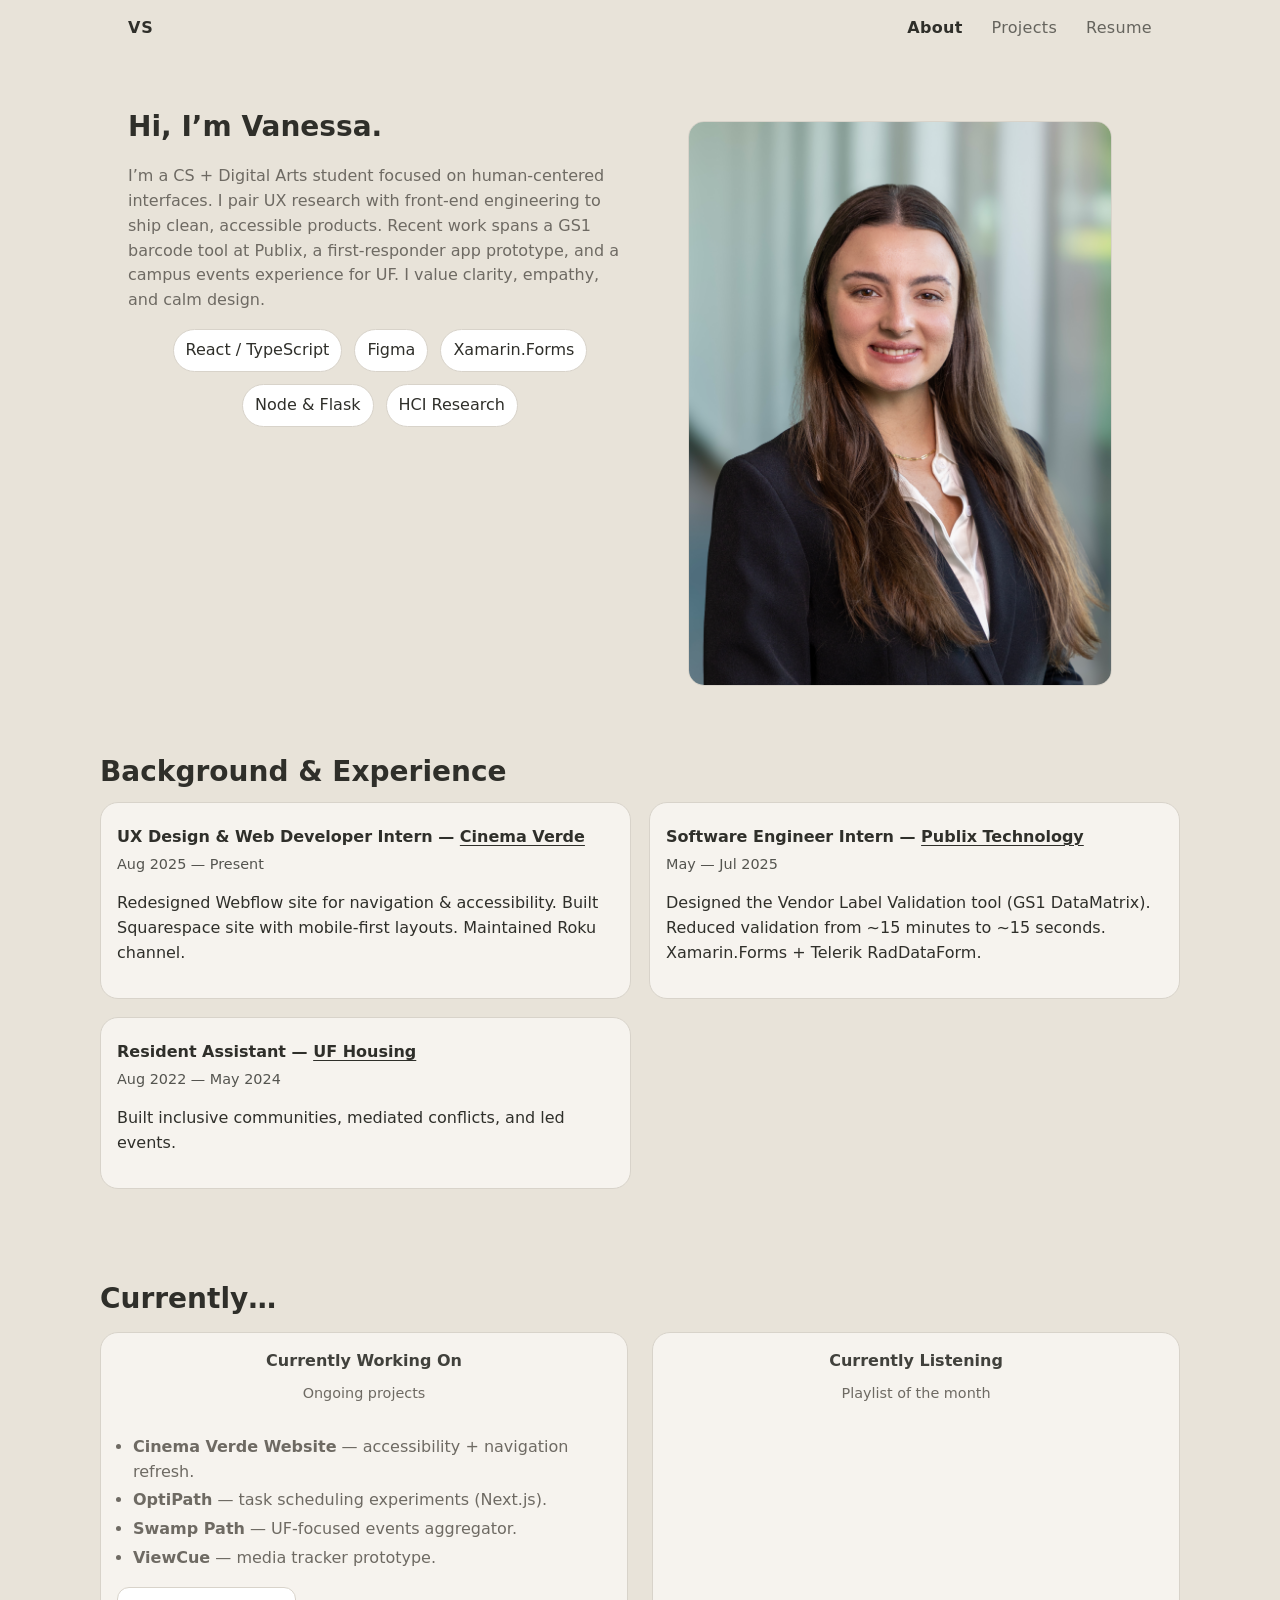
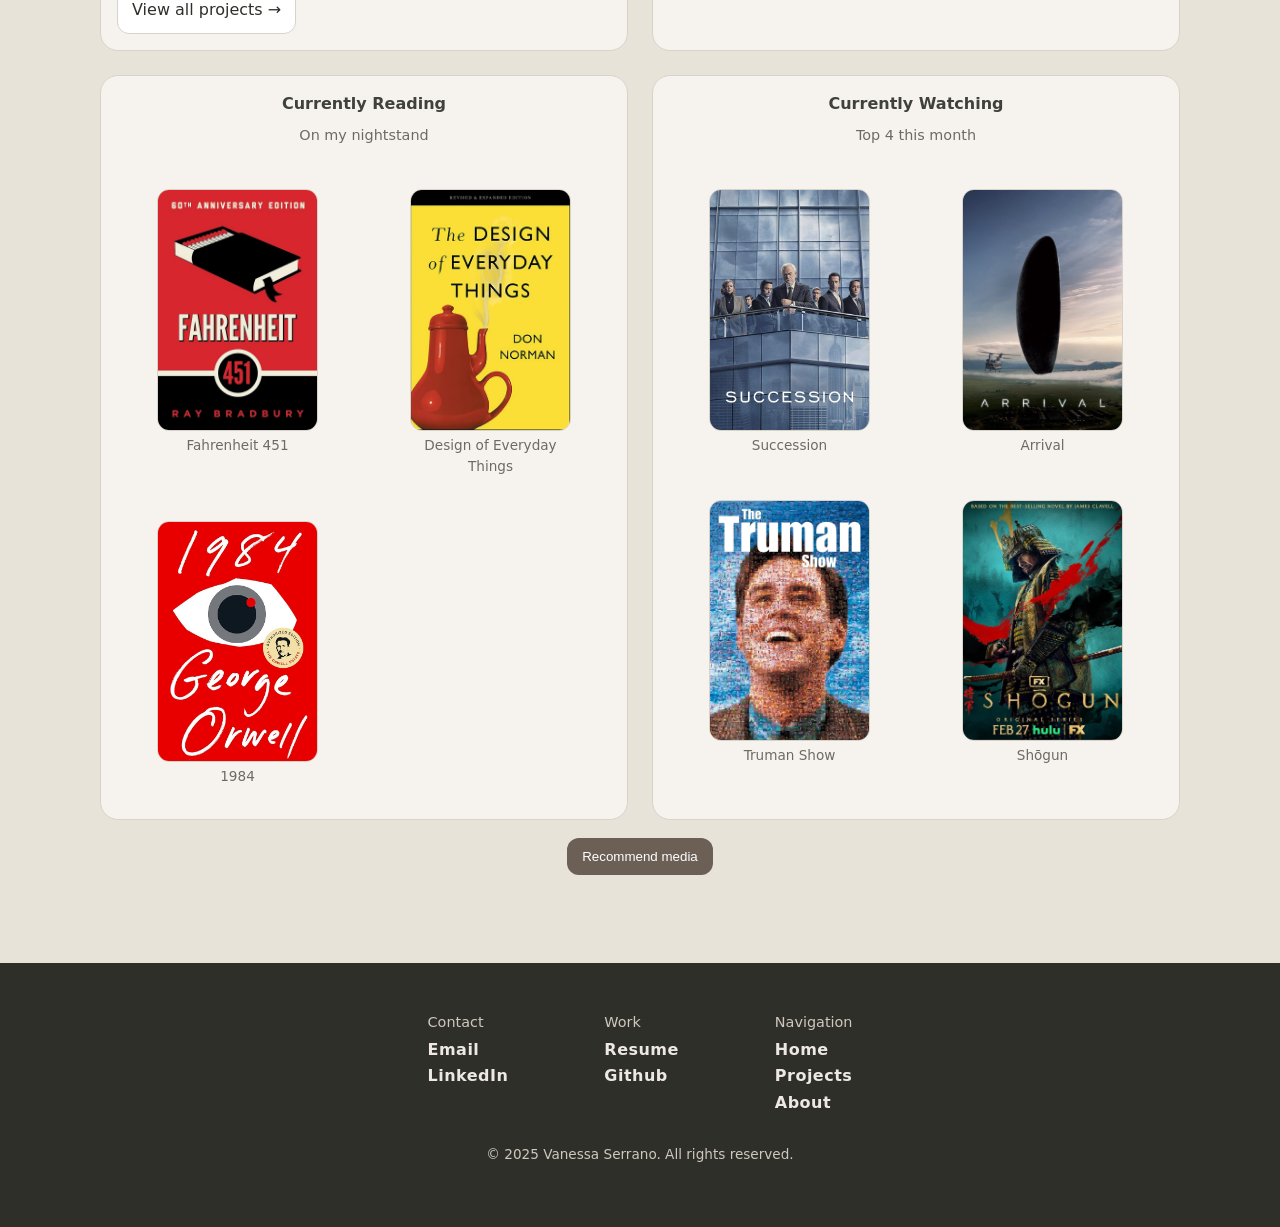
==== about.html @ 02fcd2f7 "New portfolio" ====
<!doctype html>
<html lang="en">
<head>
    <meta charset="utf-8" />
    <meta name="viewport" content="width=device-width, initial-scale=1" />
    <title>About — Vanessa Serrano</title>
    <meta name="description" content="I design and build calm, accessible interfaces. CS + DAS @ UF. Currently @CinemaVerde | Previously @Publix Technology." />
    <link rel="stylesheet" href="style.css" />
</head>
<body>
<header class="nav">
    <div class="nav__inner">
        <a class="logo" href="index.html">VS</a>
        <nav class="nav__links">
            <a href="about.html">About</a>
            <a href="projects.html">Projects</a>
            <a href="assets/resume.pdf" target="_blank" rel="noopener">Resume</a>
        </nav>
        <button class="nav__toggle" aria-label="Menu">Menu</button>
    </div>
</header>

<main class="section">

    <!-- Intro -->
    <section class="container kv-2">
        <div>
            <h2>Hi, I’m Vanessa.</h2>
            <p class="muted">
                I’m a CS + Digital Arts student focused on human-centered interfaces. I pair UX research with front-end engineering to ship clean, accessible products.
                Recent work spans a GS1 barcode tool at Publix, a first-responder app prototype, and a campus events experience for UF.
                I value clarity, empathy, and calm design.
            </p>
            <div class="badges" aria-label="Skills">
                <span class="badge">React / TypeScript</span>
                <span class="badge">Figma</span>
                <span class="badge">Xamarin.Forms</span>
                <span class="badge">Node &amp; Flask</span>
                <span class="badge">HCI Research</span>
            </div>
        </div>

        <!-- Portrait / about image -->
        <figure class="figure" style="aspect-ratio:3/4;">
            <img src="assets/images/vs_headshot.jpg" alt="Vanessa Serrano" style="width:100%;height:100%;object-fit:cover;" />
        </figure>
    </section>

    <!-- Background & Experience -->
    <section class="section container">
        <h2>Background &amp; Experience</h2>
        <div class="grid">
            <article class="card reveal">
                <div class="card__body">
                    <div class="card__title">UX Design &amp; Web Developer Intern — <a class="text-link" href="https://cinemaverde.org" target="_blank" rel="noopener">Cinema Verde</a></div>
                    <div class="card__meta">Aug 2025 — Present</div>
                    <p class="prose">Redesigned Webflow site for navigation &amp; accessibility. Built Squarespace site with mobile-first layouts. Maintained Roku channel.</p>
                </div>
            </article>

            <article class="card reveal">
                <div class="card__body">
                    <div class="card__title">Software Engineer Intern — <a class="text-link" href="https://www.publix.com" target="_blank" rel="noopener">Publix Technology</a></div>
                    <div class="card__meta">May — Jul 2025</div>
                    <p class="prose">Designed the Vendor Label Validation tool (GS1 DataMatrix). Reduced validation from ~15 minutes to ~15 seconds. Xamarin.Forms + Telerik RadDataForm.</p>
                </div>
            </article>

            <article class="card reveal">
                <div class="card__body">
                    <div class="card__title">Resident Assistant — <a class="text-link" href="https://housing.ufl.edu/" target="_blank" rel="noopener">UF Housing</a></div>
                    <div class="card__meta">Aug 2022 — May 2024</div>
                    <p class="prose">Built inclusive communities, mediated conflicts, and led events.</p>
                </div>
            </article>
        </div>
    </section>

<!--    &lt;!&ndash; Photo Gallery &ndash;&gt;-->
<!--    <section class="section container">-->
<!--        <h2>Photo Gallery</h2>-->
<!--        <p class="lead">A few snapshots beyond the desk.</p>-->

<!--        &lt;!&ndash; Use your own images; add data-cap for captions &ndash;&gt;-->
<!--        <div class="gallery" id="gallery">-->
<!--            <img class="figure" src="assets/gallery/01.jpg" alt="Workshop snapshot" data-cap="Workshop snapshot" />-->
<!--            <img class="figure" src="assets/gallery/02.jpg" alt="Sketching flows" data-cap="Sketching flows" />-->
<!--            <img class="figure" src="assets/gallery/03.jpg" alt="Nature break" data-cap="Nature break" />-->
<!--            <img class="figure" src="assets/gallery/04.jpg" alt="Hackathon team" data-cap="Hackathon team" />-->
<!--        </div>-->

<!--        &lt;!&ndash; Lightbox dialog &ndash;&gt;-->
<!--        <dialog id="lightbox" class="rec" aria-label="Image viewer">-->
<!--            <img id="lbImg" alt="" style="width:100%;height:auto;border-radius:12px;" />-->
<!--            <p id="lbCap" class="muted" style="margin:6px 0 0"></p>-->
<!--            <div class="row">-->
<!--                <button id="lbClose" class="btn">Close</button>-->
<!--            </div>-->
<!--        </dialog>-->
<!--    </section>-->

    <!-- Currently… -->
    <section class="now container">
        <h2>Currently…</h2>
        <div class="now-grid">

            <!-- Working On -->
            <article class="now-card">
                <div class="now-title">Currently Working On</div>
                <p class="now-sub">Ongoing projects</p>
                <ul class="bullets">
                    <li><strong>Cinema Verde Website</strong> — accessibility + navigation refresh.</li>
                    <li><strong>OptiPath</strong> — task scheduling experiments (Next.js).</li>
                    <li><strong>Swamp Path</strong> — UF-focused events aggregator.</li>
                    <li><strong>ViewCue</strong> — media tracker prototype.</li>
                </ul>
                <div><a class="btn" href="projects.html">View all projects →</a></div>
            </article>

            <!-- Listening -->
            <article class="now-card">
                <div class="now-title">Currently Listening</div>
                <p class="now-sub">Playlist of the month</p>
                <iframe
                        class="spotify"
                        src="https://open.spotify.com/embed/playlist/3fnYbqVZ45oj1muHAdakM1?utm_source=generator"
                        loading="lazy"
                        allow="autoplay; clipboard-write; encrypted-media; fullscreen; picture-in-picture"
                        title="Spotify playlist embed">
                </iframe>
            </article>

            <!-- Reading -->
            <article class="now-card">
                <div class="now-title">Currently Reading</div>
                <p class="now-sub">On my nightstand</p>
                <div class="media-grid">
                    <figure>
                        <img class="cover" src="assets/images/fahrenheit.jpg" alt="Fahrenheit 451 cover" />
                        <figcaption class="caption">Fahrenheit 451</figcaption>
                    </figure>
                    <figure>
                        <img class="cover" src="assets/images/design.jpg" alt="The Design of Everyday Things cover" />
                        <figcaption class="caption">Design of Everyday Things</figcaption>
                    </figure>
                    <figure>
                        <img class="cover" src="assets/images/1984.jpg" alt="1984 cover" />
                        <figcaption class="caption">1984</figcaption>
                    </figure>
                </div>
            </article>

            <!-- Watching -->
            <article class="now-card">
                <div class="now-title">Currently Watching</div>
                <p class="now-sub">Top 4 this month</p>
                <div class="media-grid">
                    <figure>
                        <img class="cover" src="assets/images/succession.jpg" alt="Succession poster" />
                        <figcaption class="caption">Succession</figcaption>
                    </figure>
                    <figure>
                        <img class="cover" src="assets/images/arrival.jpg" alt="Arrival poster" />
                        <figcaption class="caption">Arrival</figcaption>
                    </figure>
                    <figure>
                        <img class="cover" src="assets/images/truman.jpg" alt="The Truman Show poster" />
                        <figcaption class="caption">Truman Show</figcaption>
                    </figure>
                    <figure>
                        <img class="cover" src="assets/images/shogun.webp" alt="Shōgun poster" />
                        <figcaption class="caption">Shōgun</figcaption>
                    </figure>
                </div>
            </article>

        </div>

        <!-- Recommend button -->
        <div class="center" style="margin-top:18px">
            <button id="recBtn" class="btn btn--primary">Recommend media</button>
        </div>
    </section>

    <!-- Modal: Recommend -->
    <dialog class="rec" id="recDialog" aria-label="Recommend media">
        <form id="recForm" method="dialog">
            <h3 style="margin:0 0 6px">Recommend something</h3>
            <p class="muted" style="margin:0 0 8px">I love new finds—send a song, book, film, or show.</p>

            <div>
                <label for="type">Type</label>
                <select id="type" name="type" required>
                    <option value="Song/Album">Song/Album</option>
                    <option value="Book">Book</option>
                    <option value="Film/Show">Film/Show</option>
                    <option value="Other">Other</option>
                </select>
            </div>

            <div>
                <label for="title">Title</label>
                <input id="title" name="title" placeholder="e.g., Arrival (2016)" required />
            </div>

            <div>
                <label for="link">Link (optional)</label>
                <input id="link" name="link" placeholder="URL to Spotify, Goodreads, IMDb…" />
            </div>

            <div class="row">
                <button type="button" id="recCancel" class="btn">Cancel</button>
                <button type="submit" class="btn btn--primary">Send</button>
            </div>

            <p class="muted" style="font-size:.8rem;margin:6px 0 0">
                No modal support? <a href="mailto:vanessa@email.com?subject=Media%20recommendation">Email me</a>.
            </p>
        </form>
    </dialog>

</main>

<footer class="footer">
    <div class="cols">
        <div>
            <h3>Contact</h3>
            <a href="mailto:vanessa@email.com">Email</a>
            <a href="https://www.linkedin.com/in/your-handle" target="_blank" rel="noopener">LinkedIn</a>
        </div>
        <div>
            <h3>Work</h3>
            <a href="assets/resume.pdf" target="_blank" rel="noopener">Resume</a>
            <a href="https://github.com/vanessanserrano" target="_blank" rel="noopener">Github</a>
        </div>
        <div>
            <h3>Navigation</h3>
            <a href="index.html">Home</a>
            <a href="projects.html">Projects</a>
            <a href="about.html">About</a>
        </div>
    </div>
    <p class="copyright">© 2025 Vanessa Serrano. All rights reserved.</p>
</footer>

<script>
    // mobile menu
    const t=document.querySelector('.nav__toggle'),l=document.querySelector('.nav__links');
    if(t&&l) t.addEventListener('click',()=>l.classList.toggle('is-open'));

    // active nav state
    (function(){
        const p=location.pathname.split('/').pop()||'index.html';
        document.querySelectorAll('.nav__links a').forEach(a=>{
            const h=a.getAttribute('href');
            if((p===''&&h==='index.html')||h===p) a.setAttribute('aria-current','page');
        });
    })();

    // reveal cards
    (function(){
        const io=new IntersectionObserver(es=>es.forEach(e=>{if(e.isIntersecting)e.target.classList.add('is-in')}),{threshold:.12});
        document.querySelectorAll('.reveal').forEach(el=>io.observe(el));
    })();

    // Recommend dialog
    (function(){
        const recBtn = document.getElementById('recBtn');
        const recDlg = document.getElementById('recDialog');
        const recCancel = document.getElementById('recCancel');
        const recForm = document.getElementById('recForm');
        if (!recBtn || !recDlg) return;
        recBtn.addEventListener('click', () => recDlg.showModal());
        recCancel.addEventListener('click', () => recDlg.close());
        recForm.addEventListener('submit', (e) => {
            e.preventDefault();
            const type = recForm.type.value.trim();
            const title = recForm.title.value.trim();
            const link = recForm.link.value.trim();
            const body = `Media recommendation\nType: ${type}\nTitle: ${title}\nLink: ${link || '(none)'}\n\nSent from vanessa-portfolio`;
            const mailto = `mailto:vanessa@email.com?subject=${encodeURIComponent('Media recommendation')}&body=${encodeURIComponent(body)}`;
            window.open(mailto, '_blank');
            recDlg.close();
            recForm.reset();
        });
    })();

    // Lightbox for gallery
    (function(){
        const g = document.getElementById('gallery');
        const dlg = document.getElementById('lightbox');
        if(!g || !dlg) return;
        const img = document.getElementById('lbImg');
        const cap = document.getElementById('lbCap');
        const closeBtn = document.getElementById('lbClose');

        g.addEventListener('click', (e)=>{
            const el = e.target.closest('img');
            if(!el) return;
            img.src = el.src;
            img.alt = el.alt || '';
            cap.textContent = el.dataset.cap || '';
            dlg.showModal();
        });
        closeBtn.addEventListener('click', ()=> dlg.close());
        dlg.addEventListener('click', (e)=>{ if(e.target === dlg) dlg.close(); });
    })();
</script>
</body>
</html>
---- style.css ----
/* ============ TOKENS ============ */
:root{
    --bg:#E8E3D9;          /* cream */
    --surface:#F6F3EE;     /* light card */
    --ink:#2F2F2A;         /* body text */
    --muted:#6E6A63;       /* secondary text */
    --accent:#6B5F56;      /* warm brown */
    --olive:#8D8B75;       /* olive */
    --border:#D8D3CA;

    --radius:18px;
    --pad:clamp(16px,3vw,28px);
    --max:1080px;
}

/* ============ BASE ============ */
*{ box-sizing:border-box }
html,body{ height:100% }
body{
    margin:0;
    background:var(--bg);
    color:var(--ink);
    font:16px/1.55 system-ui,-apple-system,Segoe UI,Roboto,Inter,Arial,sans-serif;
}
img{ max-width:100%; display:block }
a{ color:inherit; text-decoration:none }
.container{ max-width:var(--max); margin:0 auto; padding:0 var(--pad) }
.muted{ color:var(--muted) }

/* ============ NAVBAR (clean links) ============ */
.nav{ position:sticky; top:0; z-index:50; background:var(--bg); backdrop-filter:blur(8px) }
.nav__inner{ display:flex; justify-content:space-between; align-items:center; padding:1rem var(--pad); max-width:var(--max); margin:0 auto }
.logo{ font-weight:700; letter-spacing:.06em }
.nav__links{ display:flex; gap:1.8rem }
.nav__links a{ opacity:.7; font-weight:500; letter-spacing:.02em; transition:opacity .2s ease,color .2s ease }
.nav__links a:hover{ opacity:1; color:var(--accent) }
.nav__links a[aria-current="page"]{ opacity:1; font-weight:600; color:var(--ink) }
.nav__toggle{ display:none; background:transparent; border:none; font-weight:600; color:var(--ink) }
@media (max-width:720px){
    .nav__links{ display:none }
    .nav__links.is-open{
        display:flex; flex-direction:column; gap:.75rem;
        position:absolute; left:var(--pad); right:var(--pad); top:64px;
        background:var(--surface); padding:1rem; border-radius:var(--radius);
        border:1px solid var(--border); box-shadow:0 8px 24px rgba(0,0,0,.08)
    }
    .nav__toggle{ display:inline-block }
}

/* ============ HERO ============ */
.hero--intro{ padding:clamp(96px,18vh,220px) 0 56px; background:var(--bg); animation:fadeUp 1s ease both }
.hero__eyebrow{ font-size:.95rem; color:var(--muted); margin:0 0 .6rem }
.hero h1{ font-size:clamp(2.8rem,7vw,5rem); line-height:1.1; margin:0 0 1.2rem }
.hero__highlight{ color:var(--olive) }
.hero__sub{ font-size:.98rem; color:var(--muted); line-height:1.6 }

/* Social row in hero */
.hero .social{
    display:flex;
    align-items:center;
    gap:12px;
    flex-wrap:wrap;
    margin-top:14px;
}
.icon-btn{
    display:inline-flex;
    align-items:center;
    justify-content:center;
    width:40px; height:40px;
    border-radius:10px;
    border:1px solid var(--border);
    background:#fff;
    font-weight:700; line-height:1;
}

/* Linked text in hero */
.text-link{
    color:inherit;
    text-decoration:underline;
    text-underline-offset:3px;
    text-decoration-thickness:1px;
}

/* Motion */
@keyframes fadeUp{ from{opacity:0; transform:translateY(12px)} to{opacity:1; transform:none} }

/* ============ SECTIONS / GRID / CARDS ============ */
.section{ padding:48px 0 }
.section h2{ font-size:clamp(22px,3.5vw,28px); margin:0 0 8px }
.section .lead{ color:var(--muted); margin:0 0 20px }

.grid{ display:grid; gap:18px; grid-template-columns:1fr }
@media (min-width:720px){ .grid{ grid-template-columns:repeat(2,1fr) } }

.card{
    background:var(--surface);
    border:1px solid var(--border);
    border-radius:var(--radius);
    overflow:hidden;
    display:flex; flex-direction:column;
    transition:transform .18s ease, box-shadow .18s ease;
}
.card:hover{ transform:translateY(-2px); box-shadow:0 10px 26px rgba(0,0,0,.08) }
.thumb{ aspect-ratio:16/9; background:#DCDAD4; object-fit:cover }
.card__body{ padding:16px }
.card__eyebrow{ font-size:.85rem; color:var(--muted) }
.card__title{ margin:.4rem 0 .2rem; font-weight:600 }
.card__meta{ font-size:.9rem; color:color-mix(in oklab, var(--ink) 80%, white) }

/* ============ “TABLE” / BADGES ============ */
.center{ text-align:center }
.badges{ display:flex; flex-wrap:wrap; gap:12px; justify-content:center; margin-top:12px }
.badge{ padding:8px 12px; border:1px solid var(--border); border-radius:999px; background:#fff }

/* ============ ACCORDION ============ */
details.acc{ border-top:1px solid var(--border) }
details.acc:last-of-type{ border-bottom:1px solid var(--border) }
.acc>summary{
    list-style:none; cursor:pointer; display:flex; align-items:center; justify-content:space-between;
    padding:16px 0; font-weight:600
}
.acc>summary::-webkit-details-marker{ display:none }
.acc[open]>summary{ color:var(--accent) }
.acc__panel{ padding:0 0 12px }

/* ============ PROJECT ARTICLE ============ */
.article{ padding:32px 0 }
.article h1{ font-size:clamp(28px,5.5vw,44px); margin:0 0 8px }
.meta{ color:var(--muted); margin-bottom:18px }
.figure{ border-radius:16px; overflow:hidden; border:1px solid var(--border); background:#fff }
.prose p{ margin:.75rem 0; max-width:72ch }
.kv-2{ display:grid; gap:16px }
@media (min-width:800px){ .kv-2{ grid-template-columns:1fr 1fr } }

/* ============ FOOTER (3 columns) ============ */
.footer{ background:#2F2F2A; color:#EDE9E2; padding:48px var(--pad) }
.footer .cols{ display:flex; gap:clamp(32px,8vw,96px); justify-content:center; flex-wrap:wrap }
.footer h3{ font-size:.9rem; font-weight:500; color:#CFC8BD; margin:0 0 4px }
.footer a{ display:block; font-weight:600; letter-spacing:.03em; margin-top:2px }
.footer a:hover{ text-decoration:underline; text-underline-offset:3px }
.footer .socials{ display:flex; gap:10px; margin-top:12px }
.footer .socials a{ display:grid; place-items:center; width:28px; height:28px; background:#E8E3D9; color:#2F2F2A; border-radius:6px }
.footer .copyright{ text-align:center; margin-top:28px; font-size:.85rem; color:#CFC8BD }

/* ===== NOW / CURRENTLY SECTION (2×2 layout) ===== */
.now{ padding:40px 0 }
.now h2{ margin:0 0 12px }

/* Grid: 1 col on mobile → 2 cols on tablet/desktop */
.now-grid{ display:grid; gap:24px; grid-template-columns:1fr }
@media (min-width:720px){ .now-grid{ grid-template-columns:repeat(2, minmax(0,1fr)) } }

/* Card */
.now-card{
    background:var(--surface);
    border:1px solid var(--border);
    border-radius:var(--radius);
    padding:16px;
    display:flex; flex-direction:column; gap:12px;
    height:100%;
}
.now-title{ text-align:center; font-weight:700; color:color-mix(in oklab, var(--ink) 90%, white) }
.now-sub{ text-align:center; color:var(--muted); font-size:.9rem; margin-top:-4px }

/* Spotify */
.spotify{
    width:100%;
    height:152px;          /* correct height for compact embed */
    border:0;
    border-radius:14px;
    display:block;
}


/* Media inside cards */
.media-grid{ display:grid; gap:12px; grid-template-columns:repeat(2, 1fr) }
.cover{ aspect-ratio:2/3; width:100%; border-radius:12px; object-fit:cover; background:#ddd; border:1px solid var(--border) }
.caption{ text-align:center; font-size:.85rem; color:var(--muted); margin-top:4px }

/* Simple bullets */
.bullets{ margin:0; padding-left:1rem; color:var(--muted) }
.bullets li{ margin:.25rem 0 }

/* Buttons & dialog */
.btn{
    display:inline-flex; align-items:center; gap:8px;
    padding:10px 14px; border-radius:12px; border:1px solid var(--border);
    background:#fff; transition:transform .15s ease, box-shadow .15s ease;
}
.btn:hover{ transform:translateY(-1px); box-shadow:0 6px 16px rgba(0,0,0,.06) }
.btn--primary{ background:var(--accent); color:#fff; border-color:transparent }
dialog.rec{ border:1px solid var(--border); border-radius:16px; padding:18px; width:min(520px, 92vw); background:var(--surface); color:var(--ink) }
.rec form{ display:grid; gap:12px }
.rec label{ font-weight:600; font-size:.95rem }
.rec input,.rec select,.rec textarea{ width:100%; padding:10px 12px; border:1px solid var(--border); border-radius:10px; background:#fff }
.rec .row{ display:flex; gap:10px; justify-content:flex-end; margin-top:4px }
.rec::backdrop{ background:rgba(0,0,0,.25) }

/* ===== Project Page Layout ===== */
.project-intro h1{ margin:0 0 8px }
.project-subtitle{ color:var(--muted); margin-bottom:16px }

.project-meta{
    display:grid; gap:12px; grid-template-columns:1fr;
    margin:10px 0 22px;
}
@media (min-width:800px){ .project-meta{ grid-template-columns:repeat(3,1fr) } }
.meta-card{
    background:var(--surface);
    border:1px solid var(--border);
    border-radius:12px;
    padding:12px;
}
.meta-card b{ display:block; margin-bottom:4px }

.chips{ display:flex; flex-wrap:wrap; gap:8px }
.chip{ display:inline-block; padding:6px 10px; border:1px solid var(--border); border-radius:999px; background:#fff; font-size:.85rem }

.grid-2{ display:grid; gap:16px; grid-template-columns:1fr }
@media (min-width:800px){ .grid-2{ grid-template-columns:1fr 1fr } }

.gallery{ display:grid; gap:12px; grid-template-columns:1fr 1fr }
.gallery .figure{ aspect-ratio:16/10 }

.checklist{ margin:.25rem 0; padding-left:1.25rem }
.checklist li{ margin:.35rem 0 }

.callout{
    border-left:4px solid var(--accent);
    padding:10px 12px; background:var(--surface);
    border-radius:12px; margin:14px 0;
}

/* Table with soft borders */
.table{
    width:100%; border-collapse:separate; border-spacing:0;
    border:1px solid var(--border); border-radius:12px; overflow:hidden;
}
.table th,.table td{ padding:10px 12px; border-bottom:1px solid var(--border); text-align:left; vertical-align:top }
.table tr:last-child td{ border-bottom:none }

/* Code block */
.pre{
    font-family:ui-monospace,SFMono-Regular,Menlo,Monaco,Consolas,"Liberation Mono",monospace;
    font-size:.9rem; line-height:1.45;
    background:#fff; border:1px solid var(--border); border-radius:12px; padding:12px; overflow:auto;
}

/* ===== Responsive embeds (Figma, video, etc.) ===== */
.embed{
    position:relative; width:100%;
    padding-top:56.25%; /* 16:9 */
    border:1px solid var(--border); border-radius:12px;
    overflow:hidden; background:#000;
}
.embed--tall{ padding-top:70% }
.embed > *{ position:absolute; inset:0; width:100%; height:100%; border:0; object-fit:cover }

/* Smooth anchor scroll (optional) */
html { scroll-behavior: smooth; }

/* Reveal-on-scroll */
.reveal-on-scroll{
    opacity: 0;
    transform: translateY(20px);
    visibility: hidden;
    transition: opacity .5s ease, transform .6s ease, visibility 0s linear .6s;
    will-change: opacity, transform;
}
.reveal-on-scroll.is-revealed{
    opacity: 1;
    transform: none;
    visibility: visible;
    transition-delay: 0s, 0s, 0s; /* show immediately once revealed */
}

/* Make hero tall enough so #work is off-screen at load */
.hero--intro{
    min-height: 80vh;        /* bump this so you must scroll */
    display: grid;
    align-items: center;
}


/* Optional: subtle scroll cue at bottom of hero */
.scroll-cue{
    position: relative;
    display: inline-flex;
    align-items: center; gap:8px;
    margin-top: 16px; color: var(--muted); font-size: .9rem;
}
.scroll-cue__dot{
    width:8px; height:8px; border-radius:50%; background: var(--muted);
    animation: pulse 1.4s ease-in-out infinite;
}
@keyframes pulse{
    0%,100%{ transform: translateY(0); opacity:.8 }
    50%{ transform: translateY(4px); opacity:.4 }
}
@media (prefers-reduced-motion: reduce){
    .reveal-on-scroll{ transition: none; transform: none; opacity: 1; }
    .scroll-cue__dot{ animation: none; }
}

/* ===== Hero presence & typography ===== */
.hero--intro{
    min-height: 88vh;                   /* bigger first fold */
    position: relative;
    display: grid;
    place-items: center;                /* center block */
    padding: clamp(72px,12vh,120px) 0 56px;
}

/* optional soft glow behind hero */
.hero--intro::before{
    content:"";
    position:absolute; inset: 8% 10% auto 10%;
    height: 52%;
    background: radial-gradient(70% 60% at 50% 40%,
    color-mix(in oklab, var(--surface) 80%, white) 0%,
    transparent 65%);
    filter: blur(6px);
    z-index: 0;
}

/* center the content & give it a subtle card feel */
.hero__panel{
    position: relative; z-index: 1;
    max-width: 900px; width: 100%;
    background: var(--surface);
    border: 1px solid var(--border);
    border-radius: 24px;
    padding: clamp(20px, 4vw, 36px);
    box-shadow: 0 20px 60px rgba(0,0,0,.06);
    text-align: center;
}

/* bigger type scale just for the hero */
.hero__panel h1{
    font-size: clamp(2.8rem, 8vw, 6.25rem);
    line-height: .98;
    margin: 0 0 .6rem;
}
.hero__lede{                 /* the bio line */
    font-size: clamp(1rem, 1.4vw, 1.25rem);
    color: var(--muted);
    margin: 0 0 .6rem;
}

/* social: a bit larger for balance */
.hero__panel .social{ justify-content: center; margin-top: 10px; }
.hero__panel .icon-btn{ width:44px; height:44px; border-radius:12px; }

/* (optional) compact nav width when centered hero is active */
.nav__inner{ max-width: var(--max); }
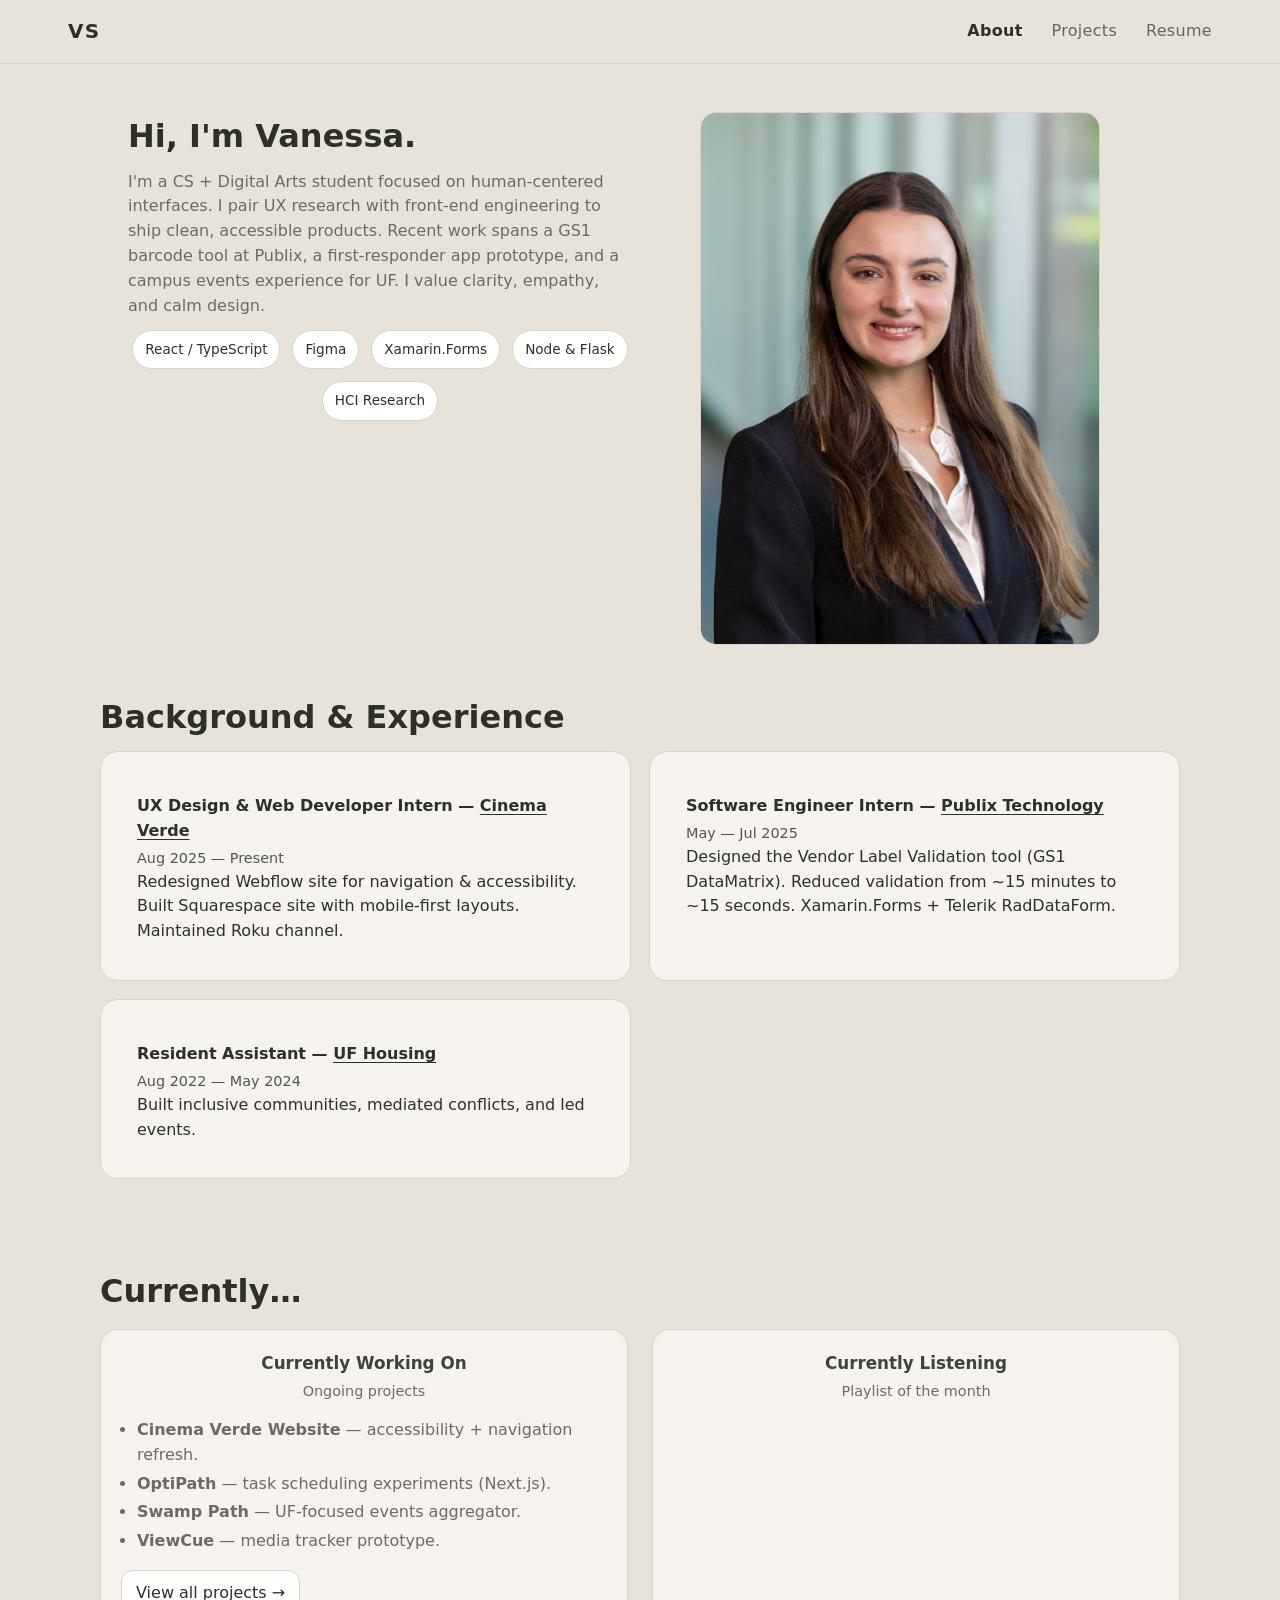
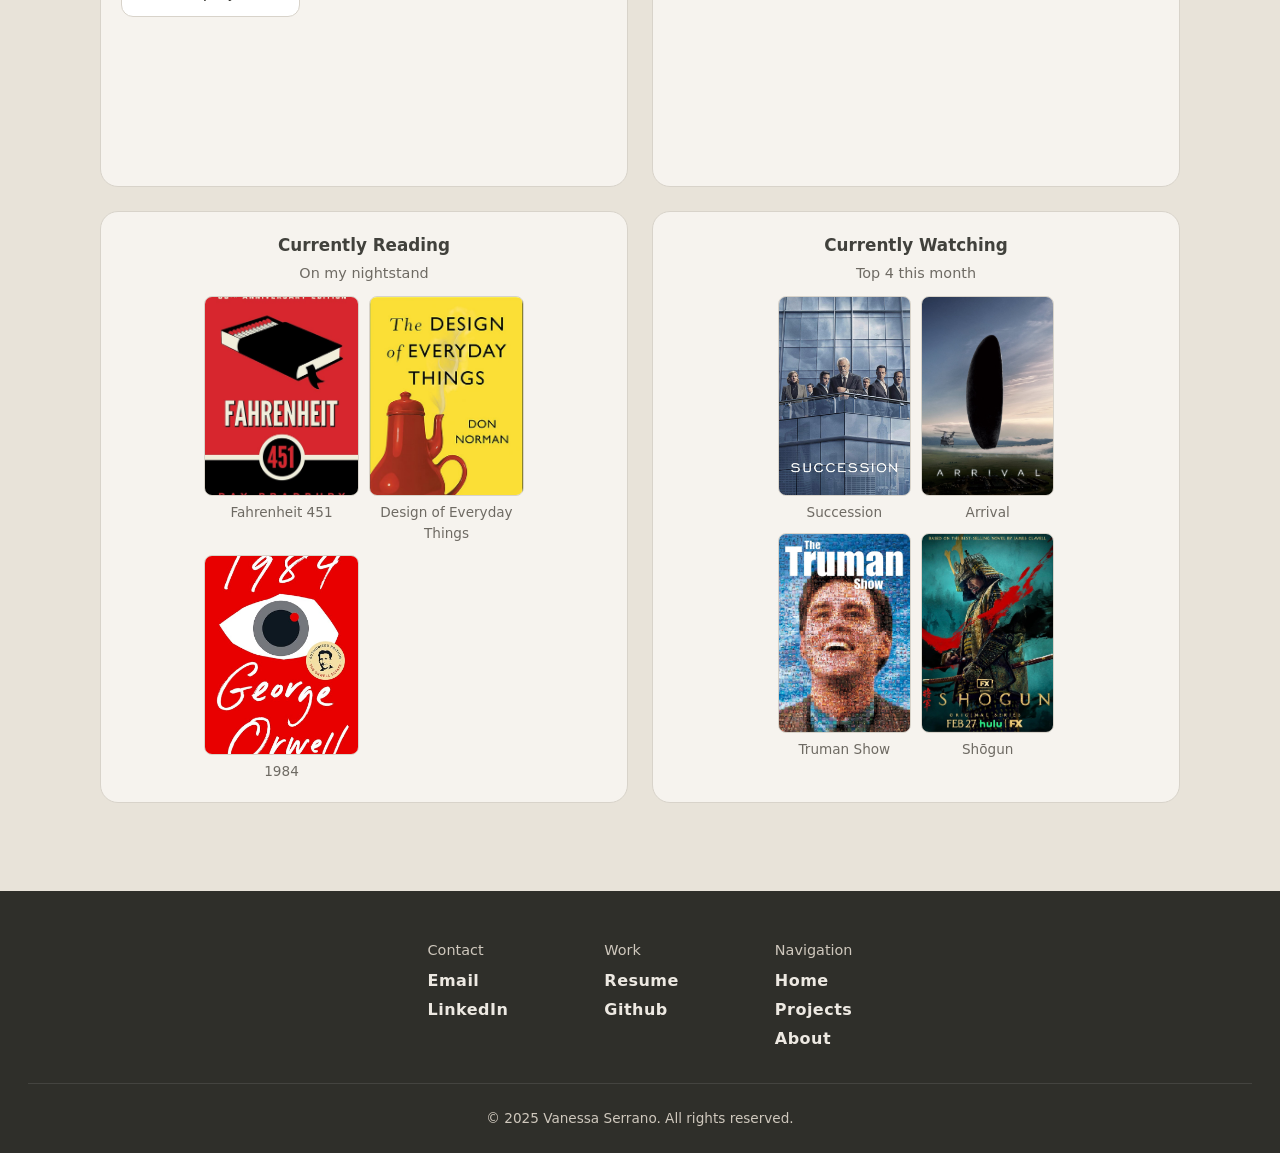
==== commit 0b329ec6: "update portfolio layout and project pages" ====
--- a/about.html
+++ b/about.html
@@ -6,12 +6,137 @@
     <title>About — Vanessa Serrano</title>
     <meta name="description" content="I design and build calm, accessible interfaces. CS + DAS @ UF. Currently @CinemaVerde | Previously @Publix Technology." />
     <link rel="stylesheet" href="style.css" />
+    <style>
+        /* About page specific overrides */
+        .kv-2 .figure {
+            max-width: 360px;
+            margin: 0 auto;
+        }
+
+        .spotify {
+            width: 100%;
+            height: 352px;
+            border-radius: 12px;
+            border: 0;
+        }
+
+        .media-grid {
+            display: grid;
+            grid-template-columns: repeat(2, 1fr);
+            gap: 10px;
+            max-width: 320px;
+            margin: 0 auto;
+        }
+
+        .cover {
+            width: 100%;
+            aspect-ratio: 2/3;
+            object-fit: cover;
+            border-radius: 8px;
+            border: 1px solid var(--border);
+            max-height: 200px;
+        }
+
+        .caption {
+            text-align: center;
+            font-size: 0.85rem;
+            color: var(--muted);
+            margin-top: 6px;
+        }
+
+        .now-card {
+            background: var(--surface);
+            border: 1px solid var(--border);
+            border-radius: var(--radius);
+            padding: 1.25rem;
+            display: flex;
+            flex-direction: column;
+            gap: 12px;
+        }
+
+        .now-title {
+            font-weight: 700;
+            font-size: 1.05rem;
+            text-align: center;
+        }
+
+        .now-sub {
+            text-align: center;
+            color: var(--muted);
+            font-size: 0.9rem;
+            margin-top: -8px;
+        }
+
+        .rec {
+            border: 1px solid var(--border);
+            border-radius: 16px;
+            padding: 24px;
+            max-width: 500px;
+            background: var(--surface);
+            position: fixed;
+            top: 50%;
+            left: 50%;
+            transform: translate(-50%, -50%);
+            margin: 0;
+        }
+
+        .rec::backdrop {
+            background: rgba(0, 0, 0, 0.4);
+            backdrop-filter: blur(4px);
+        }
+
+        .rec form {
+            display: flex;
+            flex-direction: column;
+            gap: 14px;
+        }
+
+        .rec label {
+            display: block;
+            font-weight: 600;
+            font-size: 0.9rem;
+            margin-bottom: 4px;
+        }
+
+        .rec input,
+        .rec select {
+            width: 100%;
+            padding: 10px 12px;
+            border: 1px solid var(--border);
+            border-radius: 8px;
+            background: var(--white);
+            font-family: inherit;
+            font-size: 1rem;
+        }
+
+        .rec .row {
+            display: flex;
+            gap: 10px;
+            justify-content: flex-end;
+            margin-top: 8px;
+        }
+
+        @media (max-width: 768px) {
+            .kv-2 {
+                grid-template-columns: 1fr;
+            }
+
+            .kv-2 .figure {
+                order: -1;
+                max-width: 300px;
+            }
+
+            .media-grid {
+                grid-template-columns: repeat(2, 1fr);
+            }
+        }
+    </style>
 </head>
 <body>
 <header class="nav">
     <div class="nav__inner">
         <a class="logo" href="index.html">VS</a>
-        <nav class="nav__links">
+        <nav id="site-nav" class="nav__links">
             <a href="about.html">About</a>
             <a href="projects.html">Projects</a>
             <a href="assets/resume.pdf" target="_blank" rel="noopener">Resume</a>
@@ -25,9 +150,9 @@
     <!-- Intro -->
     <section class="container kv-2">
         <div>
-            <h2>Hi, I’m Vanessa.</h2>
+            <h2>Hi, I'm Vanessa.</h2>
             <p class="muted">
-                I’m a CS + Digital Arts student focused on human-centered interfaces. I pair UX research with front-end engineering to ship clean, accessible products.
+                I'm a CS + Digital Arts student focused on human-centered interfaces. I pair UX research with front-end engineering to ship clean, accessible products.
                 Recent work spans a GS1 barcode tool at Publix, a first-responder app prototype, and a campus events experience for UF.
                 I value clarity, empathy, and calm design.
             </p>
@@ -40,8 +165,8 @@
             </div>
         </div>
 
-        <!-- Portrait / about image -->
-        <figure class="figure" style="aspect-ratio:3/4;">
+        <!-- Portrait -->
+        <figure class="figure" style="aspect-ratio:3/4; max-width:400px;">
             <img src="assets/images/vs_headshot.jpg" alt="Vanessa Serrano" style="width:100%;height:100%;object-fit:cover;" />
         </figure>
     </section>
@@ -75,29 +200,6 @@
             </article>
         </div>
     </section>
-
-<!--    &lt;!&ndash; Photo Gallery &ndash;&gt;-->
-<!--    <section class="section container">-->
-<!--        <h2>Photo Gallery</h2>-->
-<!--        <p class="lead">A few snapshots beyond the desk.</p>-->
-
-<!--        &lt;!&ndash; Use your own images; add data-cap for captions &ndash;&gt;-->
-<!--        <div class="gallery" id="gallery">-->
-<!--            <img class="figure" src="assets/gallery/01.jpg" alt="Workshop snapshot" data-cap="Workshop snapshot" />-->
-<!--            <img class="figure" src="assets/gallery/02.jpg" alt="Sketching flows" data-cap="Sketching flows" />-->
-<!--            <img class="figure" src="assets/gallery/03.jpg" alt="Nature break" data-cap="Nature break" />-->
-<!--            <img class="figure" src="assets/gallery/04.jpg" alt="Hackathon team" data-cap="Hackathon team" />-->
-<!--        </div>-->
-
-<!--        &lt;!&ndash; Lightbox dialog &ndash;&gt;-->
-<!--        <dialog id="lightbox" class="rec" aria-label="Image viewer">-->
-<!--            <img id="lbImg" alt="" style="width:100%;height:auto;border-radius:12px;" />-->
-<!--            <p id="lbCap" class="muted" style="margin:6px 0 0"></p>-->
-<!--            <div class="row">-->
-<!--                <button id="lbClose" class="btn">Close</button>-->
-<!--            </div>-->
-<!--        </dialog>-->
-<!--    </section>-->
 
     <!-- Currently… -->
     <section class="now container">
@@ -123,9 +225,14 @@
                 <p class="now-sub">Playlist of the month</p>
                 <iframe
                         class="spotify"
+                        style="border-radius:12px"
                         src="https://open.spotify.com/embed/playlist/3fnYbqVZ45oj1muHAdakM1?utm_source=generator"
+                        width="100%"
+                        height="352"
+                        frameBorder="0"
+                        allowfullscreen=""
+                        allow="autoplay; clipboard-write; encrypted-media; fullscreen; picture-in-picture"
                         loading="lazy"
-                        allow="autoplay; clipboard-write; encrypted-media; fullscreen; picture-in-picture"
                         title="Spotify playlist embed">
                 </iframe>
             </article>
@@ -177,9 +284,9 @@
         </div>
 
         <!-- Recommend button -->
-        <div class="center" style="margin-top:18px">
-            <button id="recBtn" class="btn btn--primary">Recommend media</button>
-        </div>
+<!--        <div class="center" style="margin-top:18px">-->
+<!--            <button id="recBtn" class="btn btn&#45;&#45;primary">Recommend media</button>-->
+<!--        </div>-->
     </section>
 
     <!-- Modal: Recommend -->
@@ -205,7 +312,7 @@
 
             <div>
                 <label for="link">Link (optional)</label>
-                <input id="link" name="link" placeholder="URL to Spotify, Goodreads, IMDb…" />
+                <input id="link" name="link" type="url" placeholder="URL to Spotify, Goodreads, IMDb…" />
             </div>
 
             <div class="row">
@@ -214,7 +321,7 @@
             </div>
 
             <p class="muted" style="font-size:.8rem;margin:6px 0 0">
-                No modal support? <a href="mailto:vanessa@email.com?subject=Media%20recommendation">Email me</a>.
+                No modal support? <a href="mailto:vanessannserrano@gmail.com?subject=Media%20recommendation">Email me</a>.
             </p>
         </form>
     </dialog>
@@ -225,8 +332,8 @@
     <div class="cols">
         <div>
             <h3>Contact</h3>
-            <a href="mailto:vanessa@email.com">Email</a>
-            <a href="https://www.linkedin.com/in/your-handle" target="_blank" rel="noopener">LinkedIn</a>
+            <a href="mailto:vanessannserrano@gmail.com">Email</a>
+            <a href="https://www.linkedin.com/in/vanessa-n-serrano" target="_blank" rel="noopener">LinkedIn</a>
         </div>
         <div>
             <h3>Work</h3>
@@ -245,8 +352,19 @@
 
 <script>
     // mobile menu
-    const t=document.querySelector('.nav__toggle'),l=document.querySelector('.nav__links');
-    if(t&&l) t.addEventListener('click',()=>l.classList.toggle('is-open'));
+    const t=document.querySelector('.nav__toggle'),l=document.getElementById('site-nav');
+    if(t&&l) {
+        t.addEventListener('click',()=>{
+            const open=l.classList.toggle('is-open');
+            t.setAttribute('aria-expanded',String(open));
+        });
+        document.addEventListener('click',(e)=>{
+            if(!e.target.closest('.nav')){
+                l.classList.remove('is-open');
+                t.setAttribute('aria-expanded','false');
+            }
+        },{passive:true});
+    }
 
     // active nav state
     (function(){
@@ -259,8 +377,18 @@
 
     // reveal cards
     (function(){
-        const io=new IntersectionObserver(es=>es.forEach(e=>{if(e.isIntersecting)e.target.classList.add('is-in')}),{threshold:.12});
-        document.querySelectorAll('.reveal').forEach(el=>io.observe(el));
+        const prefersReduced=window.matchMedia('(prefers-reduced-motion: reduce)').matches;
+        if(prefersReduced){
+            document.querySelectorAll('.reveal').forEach(el=>el.classList.add('is-in'));
+        }else{
+            const io=new IntersectionObserver(es=>es.forEach(e=>{
+                if(e.isIntersecting){
+                    e.target.classList.add('is-in');
+                    io.unobserve(e.target);
+                }
+            }),{threshold:.12});
+            document.querySelectorAll('.reveal').forEach(el=>io.observe(el));
+        }
     })();
 
     // Recommend dialog
@@ -269,42 +397,24 @@
         const recDlg = document.getElementById('recDialog');
         const recCancel = document.getElementById('recCancel');
         const recForm = document.getElementById('recForm');
+
         if (!recBtn || !recDlg) return;
+
         recBtn.addEventListener('click', () => recDlg.showModal());
         recCancel.addEventListener('click', () => recDlg.close());
+
         recForm.addEventListener('submit', (e) => {
             e.preventDefault();
             const type = recForm.type.value.trim();
             const title = recForm.title.value.trim();
             const link = recForm.link.value.trim();
             const body = `Media recommendation\nType: ${type}\nTitle: ${title}\nLink: ${link || '(none)'}\n\nSent from vanessa-portfolio`;
-            const mailto = `mailto:vanessa@email.com?subject=${encodeURIComponent('Media recommendation')}&body=${encodeURIComponent(body)}`;
+            const mailto = `mailto:vanessannserrano@gmail.com?subject=${encodeURIComponent('Media recommendation')}&body=${encodeURIComponent(body)}`;
             window.open(mailto, '_blank');
             recDlg.close();
             recForm.reset();
         });
     })();
-
-    // Lightbox for gallery
-    (function(){
-        const g = document.getElementById('gallery');
-        const dlg = document.getElementById('lightbox');
-        if(!g || !dlg) return;
-        const img = document.getElementById('lbImg');
-        const cap = document.getElementById('lbCap');
-        const closeBtn = document.getElementById('lbClose');
-
-        g.addEventListener('click', (e)=>{
-            const el = e.target.closest('img');
-            if(!el) return;
-            img.src = el.src;
-            img.alt = el.alt || '';
-            cap.textContent = el.dataset.cap || '';
-            dlg.showModal();
-        });
-        closeBtn.addEventListener('click', ()=> dlg.close());
-        dlg.addEventListener('click', (e)=>{ if(e.target === dlg) dlg.close(); });
-    })();
 </script>
 </body>
-</html>
+</html>
--- a/style.css
+++ b/style.css
@@ -1,320 +1,444 @@
-/* ============ TOKENS ============ */
-:root{
-    --bg:#E8E3D9;          /* cream */
-    --surface:#F6F3EE;     /* light card */
-    --ink:#2F2F2A;         /* body text */
-    --muted:#6E6A63;       /* secondary text */
-    --accent:#6B5F56;      /* warm brown */
-    --olive:#8D8B75;       /* olive */
-    --border:#D8D3CA;
-
-    --radius:18px;
-    --pad:clamp(16px,3vw,28px);
-    --max:1080px;
-}
-
-/* ============ BASE ============ */
-*{ box-sizing:border-box }
-html,body{ height:100% }
-body{
-    margin:0;
-    background:var(--bg);
-    color:var(--ink);
-    font:16px/1.55 system-ui,-apple-system,Segoe UI,Roboto,Inter,Arial,sans-serif;
-}
-img{ max-width:100%; display:block }
-a{ color:inherit; text-decoration:none }
-.container{ max-width:var(--max); margin:0 auto; padding:0 var(--pad) }
-.muted{ color:var(--muted) }
-
-/* ============ NAVBAR (clean links) ============ */
-.nav{ position:sticky; top:0; z-index:50; background:var(--bg); backdrop-filter:blur(8px) }
-.nav__inner{ display:flex; justify-content:space-between; align-items:center; padding:1rem var(--pad); max-width:var(--max); margin:0 auto }
-.logo{ font-weight:700; letter-spacing:.06em }
-.nav__links{ display:flex; gap:1.8rem }
-.nav__links a{ opacity:.7; font-weight:500; letter-spacing:.02em; transition:opacity .2s ease,color .2s ease }
-.nav__links a:hover{ opacity:1; color:var(--accent) }
-.nav__links a[aria-current="page"]{ opacity:1; font-weight:600; color:var(--ink) }
-.nav__toggle{ display:none; background:transparent; border:none; font-weight:600; color:var(--ink) }
-@media (max-width:720px){
-    .nav__links{ display:none }
-    .nav__links.is-open{
-        display:flex; flex-direction:column; gap:.75rem;
-        position:absolute; left:var(--pad); right:var(--pad); top:64px;
-        background:var(--surface); padding:1rem; border-radius:var(--radius);
-        border:1px solid var(--border); box-shadow:0 8px 24px rgba(0,0,0,.08)
-    }
-    .nav__toggle{ display:inline-block }
-}
-
-/* ============ HERO ============ */
-.hero--intro{ padding:clamp(96px,18vh,220px) 0 56px; background:var(--bg); animation:fadeUp 1s ease both }
-.hero__eyebrow{ font-size:.95rem; color:var(--muted); margin:0 0 .6rem }
-.hero h1{ font-size:clamp(2.8rem,7vw,5rem); line-height:1.1; margin:0 0 1.2rem }
-.hero__highlight{ color:var(--olive) }
-.hero__sub{ font-size:.98rem; color:var(--muted); line-height:1.6 }
-
-/* Social row in hero */
-.hero .social{
-    display:flex;
-    align-items:center;
-    gap:12px;
-    flex-wrap:wrap;
-    margin-top:14px;
-}
-.icon-btn{
-    display:inline-flex;
-    align-items:center;
-    justify-content:center;
-    width:40px; height:40px;
-    border-radius:10px;
-    border:1px solid var(--border);
-    background:#fff;
-    font-weight:700; line-height:1;
-}
-
-/* Linked text in hero */
-.text-link{
-    color:inherit;
-    text-decoration:underline;
-    text-underline-offset:3px;
-    text-decoration-thickness:1px;
-}
-
-/* Motion */
-@keyframes fadeUp{ from{opacity:0; transform:translateY(12px)} to{opacity:1; transform:none} }
-
-/* ============ SECTIONS / GRID / CARDS ============ */
-.section{ padding:48px 0 }
-.section h2{ font-size:clamp(22px,3.5vw,28px); margin:0 0 8px }
-.section .lead{ color:var(--muted); margin:0 0 20px }
-
-.grid{ display:grid; gap:18px; grid-template-columns:1fr }
-@media (min-width:720px){ .grid{ grid-template-columns:repeat(2,1fr) } }
-
-.card{
-    background:var(--surface);
-    border:1px solid var(--border);
-    border-radius:var(--radius);
-    overflow:hidden;
-    display:flex; flex-direction:column;
-    transition:transform .18s ease, box-shadow .18s ease;
-}
-.card:hover{ transform:translateY(-2px); box-shadow:0 10px 26px rgba(0,0,0,.08) }
-.thumb{ aspect-ratio:16/9; background:#DCDAD4; object-fit:cover }
-.card__body{ padding:16px }
-.card__eyebrow{ font-size:.85rem; color:var(--muted) }
-.card__title{ margin:.4rem 0 .2rem; font-weight:600 }
-.card__meta{ font-size:.9rem; color:color-mix(in oklab, var(--ink) 80%, white) }
-
-/* ============ “TABLE” / BADGES ============ */
-.center{ text-align:center }
-.badges{ display:flex; flex-wrap:wrap; gap:12px; justify-content:center; margin-top:12px }
-.badge{ padding:8px 12px; border:1px solid var(--border); border-radius:999px; background:#fff }
-
-/* ============ ACCORDION ============ */
-details.acc{ border-top:1px solid var(--border) }
-details.acc:last-of-type{ border-bottom:1px solid var(--border) }
-.acc>summary{
-    list-style:none; cursor:pointer; display:flex; align-items:center; justify-content:space-between;
-    padding:16px 0; font-weight:600
-}
-.acc>summary::-webkit-details-marker{ display:none }
-.acc[open]>summary{ color:var(--accent) }
-.acc__panel{ padding:0 0 12px }
-
-/* ============ PROJECT ARTICLE ============ */
-.article{ padding:32px 0 }
-.article h1{ font-size:clamp(28px,5.5vw,44px); margin:0 0 8px }
-.meta{ color:var(--muted); margin-bottom:18px }
-.figure{ border-radius:16px; overflow:hidden; border:1px solid var(--border); background:#fff }
-.prose p{ margin:.75rem 0; max-width:72ch }
-.kv-2{ display:grid; gap:16px }
-@media (min-width:800px){ .kv-2{ grid-template-columns:1fr 1fr } }
-
-/* ============ FOOTER (3 columns) ============ */
-.footer{ background:#2F2F2A; color:#EDE9E2; padding:48px var(--pad) }
-.footer .cols{ display:flex; gap:clamp(32px,8vw,96px); justify-content:center; flex-wrap:wrap }
-.footer h3{ font-size:.9rem; font-weight:500; color:#CFC8BD; margin:0 0 4px }
-.footer a{ display:block; font-weight:600; letter-spacing:.03em; margin-top:2px }
-.footer a:hover{ text-decoration:underline; text-underline-offset:3px }
-.footer .socials{ display:flex; gap:10px; margin-top:12px }
-.footer .socials a{ display:grid; place-items:center; width:28px; height:28px; background:#E8E3D9; color:#2F2F2A; border-radius:6px }
-.footer .copyright{ text-align:center; margin-top:28px; font-size:.85rem; color:#CFC8BD }
-
-/* ===== NOW / CURRENTLY SECTION (2×2 layout) ===== */
-.now{ padding:40px 0 }
-.now h2{ margin:0 0 12px }
-
-/* Grid: 1 col on mobile → 2 cols on tablet/desktop */
-.now-grid{ display:grid; gap:24px; grid-template-columns:1fr }
-@media (min-width:720px){ .now-grid{ grid-template-columns:repeat(2, minmax(0,1fr)) } }
-
-/* Card */
-.now-card{
-    background:var(--surface);
-    border:1px solid var(--border);
-    border-radius:var(--radius);
-    padding:16px;
-    display:flex; flex-direction:column; gap:12px;
-    height:100%;
-}
-.now-title{ text-align:center; font-weight:700; color:color-mix(in oklab, var(--ink) 90%, white) }
-.now-sub{ text-align:center; color:var(--muted); font-size:.9rem; margin-top:-4px }
-
-/* Spotify */
-.spotify{
-    width:100%;
-    height:152px;          /* correct height for compact embed */
-    border:0;
-    border-radius:14px;
-    display:block;
-}
-
-
-/* Media inside cards */
-.media-grid{ display:grid; gap:12px; grid-template-columns:repeat(2, 1fr) }
-.cover{ aspect-ratio:2/3; width:100%; border-radius:12px; object-fit:cover; background:#ddd; border:1px solid var(--border) }
-.caption{ text-align:center; font-size:.85rem; color:var(--muted); margin-top:4px }
-
-/* Simple bullets */
-.bullets{ margin:0; padding-left:1rem; color:var(--muted) }
-.bullets li{ margin:.25rem 0 }
-
-/* Buttons & dialog */
-.btn{
-    display:inline-flex; align-items:center; gap:8px;
-    padding:10px 14px; border-radius:12px; border:1px solid var(--border);
-    background:#fff; transition:transform .15s ease, box-shadow .15s ease;
-}
-.btn:hover{ transform:translateY(-1px); box-shadow:0 6px 16px rgba(0,0,0,.06) }
-.btn--primary{ background:var(--accent); color:#fff; border-color:transparent }
-dialog.rec{ border:1px solid var(--border); border-radius:16px; padding:18px; width:min(520px, 92vw); background:var(--surface); color:var(--ink) }
-.rec form{ display:grid; gap:12px }
-.rec label{ font-weight:600; font-size:.95rem }
-.rec input,.rec select,.rec textarea{ width:100%; padding:10px 12px; border:1px solid var(--border); border-radius:10px; background:#fff }
-.rec .row{ display:flex; gap:10px; justify-content:flex-end; margin-top:4px }
-.rec::backdrop{ background:rgba(0,0,0,.25) }
-
-/* ===== Project Page Layout ===== */
-.project-intro h1{ margin:0 0 8px }
-.project-subtitle{ color:var(--muted); margin-bottom:16px }
-
-.project-meta{
-    display:grid; gap:12px; grid-template-columns:1fr;
-    margin:10px 0 22px;
-}
-@media (min-width:800px){ .project-meta{ grid-template-columns:repeat(3,1fr) } }
-.meta-card{
-    background:var(--surface);
-    border:1px solid var(--border);
-    border-radius:12px;
-    padding:12px;
-}
-.meta-card b{ display:block; margin-bottom:4px }
-
-.chips{ display:flex; flex-wrap:wrap; gap:8px }
-.chip{ display:inline-block; padding:6px 10px; border:1px solid var(--border); border-radius:999px; background:#fff; font-size:.85rem }
-
-.grid-2{ display:grid; gap:16px; grid-template-columns:1fr }
-@media (min-width:800px){ .grid-2{ grid-template-columns:1fr 1fr } }
-
-.gallery{ display:grid; gap:12px; grid-template-columns:1fr 1fr }
-.gallery .figure{ aspect-ratio:16/10 }
-
-.checklist{ margin:.25rem 0; padding-left:1.25rem }
-.checklist li{ margin:.35rem 0 }
-
-.callout{
-    border-left:4px solid var(--accent);
-    padding:10px 12px; background:var(--surface);
-    border-radius:12px; margin:14px 0;
-}
-
-/* Table with soft borders */
-.table{
-    width:100%; border-collapse:separate; border-spacing:0;
-    border:1px solid var(--border); border-radius:12px; overflow:hidden;
-}
-.table th,.table td{ padding:10px 12px; border-bottom:1px solid var(--border); text-align:left; vertical-align:top }
-.table tr:last-child td{ border-bottom:none }
-
-/* Code block */
-.pre{
-    font-family:ui-monospace,SFMono-Regular,Menlo,Monaco,Consolas,"Liberation Mono",monospace;
-    font-size:.9rem; line-height:1.45;
-    background:#fff; border:1px solid var(--border); border-radius:12px; padding:12px; overflow:auto;
-}
-
-/* ===== Responsive embeds (Figma, video, etc.) ===== */
-.embed{
-    position:relative; width:100%;
-    padding-top:56.25%; /* 16:9 */
-    border:1px solid var(--border); border-radius:12px;
-    overflow:hidden; background:#000;
-}
-.embed--tall{ padding-top:70% }
-.embed > *{ position:absolute; inset:0; width:100%; height:100%; border:0; object-fit:cover }
-
-/* Smooth anchor scroll (optional) */
-html { scroll-behavior: smooth; }
-
-/* Reveal-on-scroll */
-.reveal-on-scroll{
-    opacity: 0;
-    transform: translateY(20px);
-    visibility: hidden;
-    transition: opacity .5s ease, transform .6s ease, visibility 0s linear .6s;
-    will-change: opacity, transform;
-}
-.reveal-on-scroll.is-revealed{
+/* ============================================
+   UNIFIED PORTFOLIO STYLES - COMPLETE
+   Vanessa Serrano - 2025
+   All inline styles extracted and unified
+   ============================================ */
+
+/* ============ DESIGN TOKENS ============ */
+:root {
+    /* Core Brand Colors */
+    --bg: #E8E3D9;              /* cream background */
+    --surface: #F6F3EE;         /* light card surface */
+    --ink: #2F2F2A;             /* body text */
+    --muted: #6E6A63;           /* secondary text */
+    --accent: #6B5F56;          /* warm brown accent */
+    --olive: #8D8B75;           /* olive highlight */
+    --border: #D8D3CA;          /* soft borders */
+    --white: #FFFFFF;
+
+    /* Case Study Theme Defaults (overridden per project) */
+    --hero-a: #1A2332;
+    --hero-b: #2D4059;
+    --accent-ink: #FFFFFF;
+
+    /* Spacing & Layout */
+    --pad: clamp(16px, 3vw, 28px);
+    --radius: 18px;
+    --radius-sm: 10px;
+    --radius-lg: 24px;
+    --max: 1080px;
+    --max-wide: 1200px;
+
+    /* Typography Scale */
+    --text-xs: 0.85rem;
+    --text-sm: 0.9rem;
+    --text-base: 1rem;
+    --text-lg: 1.15rem;
+    --text-xl: clamp(1.5rem, 3vw, 2rem);
+    --text-2xl: clamp(2rem, 4vw, 2.8rem);
+    --text-3xl: clamp(2.8rem, 6vw, 5rem);
+
+    /* Shadows */
+    --shadow-sm: 0 2px 8px rgba(0, 0, 0, 0.04);
+    --shadow-md: 0 10px 26px rgba(0, 0, 0, 0.08);
+    --shadow-lg: 0 20px 60px rgba(0, 0, 0, 0.15);
+}
+
+/* ============ THEME OVERRIDES ============ */
+.theme-arc {
+    --hero-a: #1A2332;
+    --hero-b: #2D4059;
+    --accent: #FF6B35;
+    --accent-ink: #FFFFFF;
+}
+
+.theme-vlv {
+    --hero-a: #00754A;
+    --hero-b: #005438;
+    --accent: #F47920;
+    --accent-ink: #1C2A22;
+}
+
+.theme-recipe {
+    --hero-a: #1A2332;
+    --hero-b: #2D4059;
+    --accent: #7280bd;
+    --accent-ink: #0e120e;
+    --muted: #6b716a;
+    --chip: #7280bd;
+    --link: var(--accent);
+}
+
+.theme-ufe {
+    --hero-a: #0f2a6d;
+    --hero-b: #1f3f8f;
+    --accent: #fa5a2a;
+    --accent-ink: #fff;
+}
+
+/* ============ OPTIPATH THEME ============ */
+.theme-optipath {
+    --green: #16a34a;
+    --green-dark: #0f8a3e;
+    --accent: #10b981;
+    --bg: #f7faf8;
+    --text: #1f2937;
+    --text-light: #526a79;
+    --border: #e2e8f0;
+    --white: #ffffff;
+    --success: #16a34a;
+}
+
+.theme-optipath .nav {
+    background: rgba(255, 255, 255, 0.95);
+}
+
+.theme-optipath .logo {
+    color: var(--green);
+}
+
+.theme-optipath .nav__links a:hover {
+    color: var(--green);
+}
+
+.theme-optipath .case-hero {
+    background: linear-gradient(135deg, var(--green) 0%, var(--green-dark) 100%);
+}
+
+.theme-optipath .case-hero::before {
+    background: radial-gradient(circle at 30% 30%, rgba(16, 185, 129, 0.45), transparent 60%),
+    radial-gradient(circle at 70% 70%, rgba(255, 255, 255, 0.18), transparent 55%);
+}
+
+.theme-optipath .underline {
+    background: var(--accent);
+}
+
+.theme-optipath .section-header h2 {
+    color: var(--green-dark);
+}
+
+.theme-optipath .checklist li::before {
+    background: var(--green);
+}
+
+.theme-optipath .btn {
+    border-color: var(--border);
+}
+
+.theme-optipath .btn:hover {
+    border-color: var(--accent);
+    color: var(--accent);
+}
+
+.theme-optipath .a-chip {
+    background: var(--green);
+    color: #fff;
+}
+
+.theme-optipath .a-chip:hover {
+    background: var(--green-dark);
+}
+
+.theme-optipath .a-chip--ghost {
+    background: #fff;
+    color: var(--green);
+    border-color: var(--green);
+}
+
+.theme-optipath .a-chip--ghost:hover {
+    background: var(--green);
+    color: #fff;
+}
+
+/* ============ PREPTALK THEME ============ */
+.theme-preptalk {
+    --indigo: #272c22;
+    --indigo-b: #334529;
+    --accent: #74a662;
+    --accent-2: #9caf88;
+    --bg: #fafbfc;
+    --text: #334529;
+    --text-light: #356739;
+    --border: #e1e8ed;
+    --white: #fff;
+    --success: #74a662;
+}
+
+.theme-preptalk .nav {
+    background: rgba(255, 255, 255, 0.95);
+}
+
+.theme-preptalk .logo {
+    color: var(--indigo);
+}
+
+.theme-preptalk .nav__links a:hover {
+    color: var(--accent);
+}
+
+.theme-preptalk .case-hero {
+    background: linear-gradient(135deg, var(--indigo) 0%, var(--indigo-b) 100%);
+}
+
+.theme-preptalk .case-hero::before {
+    background: linear-gradient(135deg, var(--accent), var(--accent-2));
+    filter: blur(60px);
+    opacity: 0.35;
+}
+
+.theme-preptalk .underline {
+    background: var(--accent);
+}
+
+.theme-preptalk .section-header h2 {
+    color: var(--indigo);
+}
+
+.theme-preptalk .checklist li::before {
+    background: var(--accent);
+    color: #002;
+}
+
+.theme-preptalk .result {
+    border-top-color: var(--success);
+}
+
+.theme-preptalk .result h4 {
+    color: var(--indigo);
+}
+
+.theme-preptalk .result .icon {
+    background: var(--success);
+}
+
+/* ============ SWAMPPATH THEME ============ */
+.theme-swamppath {
+    --blue: #00529b;
+    --blue-dark: #003f77;
+    --orange: #fa4616;
+    --bg: #f7fafc;
+    --text: #2c3e50;
+    --text-light: #526a79;
+    --border: #e2e8f0;
+    --white: #ffffff;
+    --success: #10b981;
+}
+
+.theme-swamppath .nav {
+    background: rgba(255, 255, 255, 0.95);
+}
+
+.theme-swamppath .logo {
+    color: var(--blue);
+}
+
+.theme-swamppath .nav__links a:hover {
+    color: var(--orange);
+}
+
+.theme-swamppath .case-hero {
+    background: linear-gradient(135deg, var(--blue) 0%, var(--blue-dark) 100%);
+}
+
+.theme-swamppath .case-hero::before {
+    background: radial-gradient(circle at 30% 30%, rgba(250, 70, 22, 0.45), transparent 60%),
+    radial-gradient(circle at 70% 70%, rgba(255, 255, 255, 0.2), transparent 55%);
+}
+
+.theme-swamppath .underline {
+    background: var(--orange);
+}
+
+.theme-swamppath .section-header h2 {
+    color: var(--blue);
+}
+
+.theme-swamppath .checklist li::before {
+    background: var(--orange);
+}
+
+.theme-swamppath .result h4 {
+    color: var(--blue);
+}
+
+.theme-swamppath .result .icon {
+    background: var(--success);
+}
+
+.theme-swamppath .a-chip {
+    background: var(--blue);
+}
+
+.theme-swamppath .a-chip:hover {
+    background: var(--orange);
+}
+
+.theme-swamppath .footer a:hover {
+    color: var(--orange);
+}
+
+/* ============ RESET & BASE ============ */
+* {
+    box-sizing: border-box;
+    margin: 0;
+    padding: 0;
+}
+
+html {
+    scroll-behavior: smooth;
+}
+
+html, body {
+    height: 100%;
+}
+
+body {
+    background: var(--bg);
+    color: var(--ink);
+    font: 16px/1.55 system-ui, -apple-system, Segoe UI, Roboto, Inter, Arial, sans-serif;
+    -webkit-font-smoothing: antialiased;
+    -moz-osx-font-smoothing: grayscale;
+}
+
+img {
+    max-width: 100%;
+    display: block;
+    height: auto;
+}
+
+a {
+    color: inherit;
+    text-decoration: none;
+}
+
+a:focus-visible,
+button:focus-visible {
+    outline: 2px solid var(--accent);
+    outline-offset: 3px;
+    border-radius: var(--radius-sm);
+}
+
+/* ============ LAYOUT CONTAINERS ============ */
+.container {
+    max-width: var(--max);
+    margin: 0 auto;
+    padding: 0 var(--pad);
+}
+
+.container--wide {
+    max-width: var(--max-wide);
+}
+
+/* ============ NAVIGATION (UNIFIED) ============ */
+.nav {
+    position: sticky;
+    top: 0;
+    z-index: 100;
+    background: rgba(232, 227, 217, 0.95);
+    backdrop-filter: blur(10px);
+    border-bottom: 1px solid var(--border);
+}
+
+/* Case study pages with hero gradients */
+body[class*="theme-"] .nav {
+    background: rgba(255, 255, 255, 0.95);
+}
+
+.nav__inner {
+    display: flex;
+    justify-content: space-between;
+    align-items: center;
+    padding: 1rem var(--pad);
+    max-width: var(--max-wide);
+    margin: 0 auto;
+}
+
+.logo {
+    font-weight: 700;
+    font-size: 1.25rem;
+    letter-spacing: 0.06em;
+    color: var(--ink);
+}
+
+body[class*="theme-"] .logo {
+    color: var(--hero-a);
+}
+
+.nav__links {
+    display: flex;
+    gap: 1.8rem;
+    align-items: center;
+}
+
+.nav__links a {
+    font-weight: 500;
+    letter-spacing: 0.02em;
+    opacity: 0.7;
+    transition: opacity 0.2s ease, color 0.2s ease;
+}
+
+.nav__links a:hover {
     opacity: 1;
-    transform: none;
-    visibility: visible;
-    transition-delay: 0s, 0s, 0s; /* show immediately once revealed */
-}
-
-/* Make hero tall enough so #work is off-screen at load */
-.hero--intro{
-    min-height: 80vh;        /* bump this so you must scroll */
-    display: grid;
-    align-items: center;
-}
-
-
-/* Optional: subtle scroll cue at bottom of hero */
-.scroll-cue{
+    color: var(--accent);
+}
+
+.nav__links a[aria-current="page"] {
+    opacity: 1;
+    font-weight: 600;
+    color: var(--ink);
+}
+
+.nav__toggle {
+    display: none;
+    background: transparent;
+    border: none;
+    font-weight: 600;
+    color: var(--ink);
+    cursor: pointer;
+    padding: 8px;
+}
+
+/* Mobile Navigation */
+@media (max-width: 720px) {
+    .nav__links {
+        display: none;
+    }
+
+    .nav__links.is-open {
+        display: flex;
+        flex-direction: column;
+        gap: 0.75rem;
+        position: absolute;
+        left: var(--pad);
+        right: var(--pad);
+        top: 64px;
+        background: var(--surface);
+        padding: 1rem;
+        border-radius: var(--radius);
+        border: 1px solid var(--border);
+        box-shadow: var(--shadow-md);
+    }
+
+    .nav__toggle {
+        display: inline-block;
+    }
+}
+
+/* ============ HERO SECTIONS ============ */
+/* Main Portfolio Hero */
+.hero--intro {
+    min-height: 88vh;
     position: relative;
-    display: inline-flex;
-    align-items: center; gap:8px;
-    margin-top: 16px; color: var(--muted); font-size: .9rem;
-}
-.scroll-cue__dot{
-    width:8px; height:8px; border-radius:50%; background: var(--muted);
-    animation: pulse 1.4s ease-in-out infinite;
-}
-@keyframes pulse{
-    0%,100%{ transform: translateY(0); opacity:.8 }
-    50%{ transform: translateY(4px); opacity:.4 }
-}
-@media (prefers-reduced-motion: reduce){
-    .reveal-on-scroll{ transition: none; transform: none; opacity: 1; }
-    .scroll-cue__dot{ animation: none; }
-}
-
-/* ===== Hero presence & typography ===== */
-.hero--intro{
-    min-height: 88vh;                   /* bigger first fold */
-    position: relative;
-    display: grid;
-    place-items: center;                /* center block */
-    padding: clamp(72px,12vh,120px) 0 56px;
-}
-
-/* optional soft glow behind hero */
-.hero--intro::before{
-    content:"";
-    position:absolute; inset: 8% 10% auto 10%;
+    display: grid;
+    place-items: center;
+    padding: clamp(72px, 12vh, 120px) 0 56px;
+}
+
+.hero--intro::before {
+    content: "";
+    position: absolute;
+    inset: 8% 10% auto 10%;
     height: 52%;
     background: radial-gradient(70% 60% at 50% 40%,
     color-mix(in oklab, var(--surface) 80%, white) 0%,
@@ -323,33 +447,1247 @@
     z-index: 0;
 }
 
-/* center the content & give it a subtle card feel */
-.hero__panel{
-    position: relative; z-index: 1;
-    max-width: 900px; width: 100%;
+.hero__panel {
+    position: relative;
+    z-index: 1;
+    max-width: 900px;
+    width: 100%;
     background: var(--surface);
     border: 1px solid var(--border);
-    border-radius: 24px;
+    border-radius: var(--radius-lg);
     padding: clamp(20px, 4vw, 36px);
-    box-shadow: 0 20px 60px rgba(0,0,0,.06);
+    box-shadow: var(--shadow-lg);
     text-align: center;
 }
 
-/* bigger type scale just for the hero */
-.hero__panel h1{
-    font-size: clamp(2.8rem, 8vw, 6.25rem);
-    line-height: .98;
-    margin: 0 0 .6rem;
-}
-.hero__lede{                 /* the bio line */
-    font-size: clamp(1rem, 1.4vw, 1.25rem);
+.hero__panel h1 {
+    font-size: var(--text-3xl);
+    line-height: 0.98;
+    margin: 0 0 0.6rem;
+}
+
+.hero__lede {
+    font-size: var(--text-lg);
     color: var(--muted);
-    margin: 0 0 .6rem;
-}
-
-/* social: a bit larger for balance */
-.hero__panel .social{ justify-content: center; margin-top: 10px; }
-.hero__panel .icon-btn{ width:44px; height:44px; border-radius:12px; }
-
-/* (optional) compact nav width when centered hero is active */
-.nav__inner{ max-width: var(--max); }
+    margin: 0 0 0.6rem;
+}
+
+.hero__panel .social {
+    display: flex;
+    justify-content: center;
+    align-items: center;
+    gap: 12px;
+    margin-top: 14px;
+    flex-wrap: wrap;
+}
+
+.icon-btn {
+    display: inline-flex;
+    align-items: center;
+    justify-content: center;
+    width: 44px;
+    height: 44px;
+    border-radius: var(--radius-sm);
+    border: 1px solid var(--border);
+    background: var(--white);
+    font-weight: 700;
+    line-height: 1;
+    transition: transform 0.15s ease, box-shadow 0.15s ease;
+}
+
+.icon-btn:hover {
+    transform: translateY(-1px);
+    box-shadow: var(--shadow-sm);
+}
+
+.text-link {
+    color: inherit;
+    text-decoration: underline;
+    text-underline-offset: 3px;
+    text-decoration-thickness: 1px;
+}
+
+/* Case Study Hero */
+.case-hero {
+    background: linear-gradient(135deg, var(--hero-a), var(--hero-b));
+    color: var(--white);
+    padding: clamp(48px, 10vh, 96px) 0 40px;
+    position: relative;
+    overflow: hidden;
+}
+
+.case-hero::before {
+    content: '';
+    position: absolute;
+    inset: auto -10% -25% auto;
+    width: 380px;
+    height: 380px;
+    background: radial-gradient(circle at 30% 30%, rgba(255, 255, 255, 0.18), transparent 55%);
+    filter: blur(30px);
+    opacity: 0.65;
+    border-radius: 50%;
+}
+
+.case-hero .hero-content {
+    position: relative;
+    z-index: 1;
+}
+
+.case-hero h1 {
+    font-size: clamp(28px, 4.5vw, 44px);
+    margin: 0 0 8px;
+    font-weight: 800;
+    letter-spacing: 0.2px;
+}
+
+.case-hero .hero-sub {
+    color: rgba(255, 255, 255, 0.92);
+    font-size: clamp(1rem, 1.8vw, 1.2rem);
+    max-width: 720px;
+}
+
+/* Meta Grid (for case studies) */
+.meta-grid {
+    display: grid;
+    grid-template-columns: repeat(auto-fit, minmax(220px, 1fr));
+    gap: 14px;
+    margin-top: 18px;
+}
+
+.meta-card {
+    background: rgba(255, 255, 255, 0.12);
+    border: 1px solid rgba(255, 255, 255, 0.22);
+    backdrop-filter: blur(8px);
+    border-radius: 12px;
+    padding: 12px 14px;
+}
+
+.meta-card label {
+    display: block;
+    font-size: 0.75rem;
+    letter-spacing: 0.06em;
+    opacity: 0.8;
+    text-transform: uppercase;
+    margin-bottom: 0.35rem;
+}
+
+.meta-card .val {
+    color: var(--white);
+    font-weight: 600;
+}
+
+/* Chip Row (badges in hero) */
+.chip-row {
+    display: flex;
+    flex-wrap: wrap;
+    gap: 0.5rem;
+    margin-top: 1rem;
+}
+
+.chip {
+    display: inline-flex;
+    align-items: center;
+    gap: 0.5rem;
+    background: rgba(255, 255, 255, 0.14);
+    color: var(--white);
+    border: 1px solid rgba(255, 255, 255, 0.25);
+    padding: 0.45rem 0.75rem;
+    border-radius: 999px;
+    font-size: var(--text-xs);
+}
+
+/* ============ SECTIONS ============ */
+.section {
+    padding: 48px 0;
+}
+
+.section--alt {
+    background: var(--white);
+}
+
+.section h2 {
+    font-size: var(--text-xl);
+    margin: 0 0 8px;
+}
+
+.section .lead {
+    color: var(--muted);
+    margin: 0 0 20px;
+}
+
+.section .head {
+    text-align: center;
+    margin-bottom: 2.25rem;
+}
+
+.underline {
+    width: 60px;
+    height: 4px;
+    margin: 8px auto 0;
+    border-radius: 2px;
+    background: var(--accent);
+}
+
+/* Content Section (themed pages) */
+.content-section {
+    padding: 4rem 2rem;
+}
+
+.content-section:nth-child(even) {
+    background: var(--white);
+}
+
+.section-header {
+    text-align: center;
+    margin-bottom: 2.25rem;
+}
+
+.section-header h2 {
+    font-size: 2rem;
+    color: var(--hero-a);
+}
+
+/* ============ GRID LAYOUTS ============ */
+.grid {
+    display: grid;
+    gap: 18px;
+    grid-template-columns: 1fr;
+}
+
+@media (min-width: 720px) {
+    .grid {
+        grid-template-columns: repeat(2, 1fr);
+    }
+}
+
+.split {
+    display: grid;
+    gap: 24px;
+    grid-template-columns: 1fr;
+}
+
+@media (min-width: 900px) {
+    .split {
+        grid-template-columns: 1fr 1fr;
+    }
+}
+
+.two-col {
+    display: grid;
+    gap: 2rem;
+    grid-template-columns: 1fr;
+}
+
+@media (min-width: 800px) {
+    .two-col {
+        grid-template-columns: 1fr 1fr;
+    }
+}
+
+@media (max-width: 768px) {
+    .two-col {
+        grid-template-columns: 1fr;
+    }
+}
+
+.cards {
+    display: grid;
+    gap: 18px;
+    grid-template-columns: repeat(auto-fit, minmax(260px, 1fr));
+}
+
+.grid-2 {
+    display: grid;
+    gap: 16px;
+    grid-template-columns: 1fr;
+}
+
+@media (min-width: 800px) {
+    .grid-2 {
+        grid-template-columns: 1fr 1fr;
+    }
+}
+
+.kv-2 {
+    display: grid;
+    gap: 16px;
+    grid-template-columns: 1fr;
+}
+
+@media (min-width: 800px) {
+    .kv-2 {
+        grid-template-columns: 1fr 1fr;
+    }
+}
+
+/* ============ CARDS ============ */
+.card {
+    background: var(--surface);
+    border: 1px solid var(--border);
+    border-radius: var(--radius);
+    overflow: hidden;
+    display: flex;
+    flex-direction: column;
+    transition: transform 0.18s ease, box-shadow 0.18s ease;
+    padding: 1.25rem;
+}
+
+.card:hover {
+    transform: translateY(-2px);
+    box-shadow: var(--shadow-md);
+}
+
+.card.note {
+    background: linear-gradient(135deg, #fff5f0, #ffe8dd);
+    border-left: 4px solid var(--accent);
+}
+
+.thumb {
+    aspect-ratio: 16/9;
+    background: #DCDAD4;
+    object-fit: cover;
+}
+
+.card__body {
+    padding: 16px;
+}
+
+.card__eyebrow {
+    font-size: var(--text-xs);
+    color: var(--muted);
+}
+
+.card__title {
+    margin: 0.4rem 0 0.2rem;
+    font-weight: 600;
+}
+
+.card__meta {
+    font-size: var(--text-sm);
+    color: color-mix(in oklab, var(--ink) 80%, white);
+}
+
+/* ============ MEDIA & EMBEDS ============ */
+.media {
+    max-width: 960px;
+    margin: 18px auto 0;
+    border-radius: 16px;
+    overflow: hidden;
+    box-shadow: var(--shadow-lg);
+    border: 1px solid var(--border);
+}
+
+.media video,
+.media iframe {
+    width: 100%;
+    height: auto;
+    display: block;
+}
+
+.media video {
+    aspect-ratio: 16/9;
+}
+
+.media iframe {
+    aspect-ratio: 16/9;
+    min-height: 540px;
+}
+
+@media (max-width: 920px) {
+    .media iframe {
+        min-height: 360px;
+    }
+}
+
+.media--tall iframe {
+    aspect-ratio: 4/5;
+}
+
+.figure {
+    border-radius: 16px;
+    overflow: hidden;
+    border: 1px solid var(--border);
+    background: var(--white);
+}
+
+/* Video Wrapper (for themed pages) */
+.video-wrapper {
+    max-width: 960px;
+    margin: 1.5rem auto 0;
+    border-radius: 16px;
+    overflow: hidden;
+    box-shadow: var(--shadow-lg);
+    background: #000;
+}
+
+.video-wrapper .shot {
+    width: 100%;
+    height: 540px;
+    display: grid;
+    place-items: center;
+    color: #d9e2ec;
+    font-weight: 600;
+    letter-spacing: 0.03em;
+}
+
+@media (max-width: 920px) {
+    .video-wrapper .shot {
+        height: 360px;
+    }
+}
+
+/* Gallery */
+.gallery {
+    display: grid;
+    gap: 12px;
+    grid-template-columns: repeat(auto-fit, minmax(260px, 1fr));
+}
+
+.shot {
+    background: #0f172a;
+    border: 1px solid #0b1220;
+    border-radius: 12px;
+    aspect-ratio: 16/9;
+    display: grid;
+    place-items: center;
+    color: #cbd5e1;
+}
+
+/* ============ LISTS ============ */
+.checklist {
+    list-style: none;
+    display: grid;
+    gap: 10px;
+    margin: 10px 0 0;
+    padding: 0;
+}
+
+.checklist li {
+    display: flex;
+    gap: 10px;
+    align-items: flex-start;
+    background: #F7F9FB;
+    border: 1px solid var(--border);
+    border-radius: 10px;
+    padding: 10px 12px;
+    padding-left: 2.2rem;
+    position: relative;
+}
+
+.checklist li::before {
+    content: '✓';
+    position: absolute;
+    left: 0.6rem;
+    top: 0.7rem;
+    flex: 0 0 22px;
+    width: 22px;
+    height: 22px;
+    display: grid;
+    place-items: center;
+    border-radius: 50%;
+    background: var(--accent);
+    color: var(--white);
+    font-size: 0.85rem;
+    font-weight: 700;
+}
+
+.bullets {
+    margin: 0;
+    padding-left: 1rem;
+    color: var(--muted);
+}
+
+.bullets li {
+    margin: 0.25rem 0;
+}
+
+/* ============ BUTTONS & CHIPS ============ */
+.btn {
+    display: inline-flex;
+    align-items: center;
+    gap: 8px;
+    padding: 10px 14px;
+    border-radius: 12px;
+    border: 1px solid var(--border);
+    background: var(--white);
+    font-weight: 500;
+    cursor: pointer;
+    transition: transform 0.15s ease, box-shadow 0.15s ease, background 0.15s ease;
+}
+
+.btn:hover {
+    transform: translateY(-1px);
+    box-shadow: var(--shadow-sm);
+}
+
+.btn--primary,
+.btn.primary {
+    background: var(--accent);
+    color: var(--accent-ink);
+    border-color: transparent;
+}
+
+.btn--primary:hover,
+.btn.primary:hover {
+    background: color-mix(in oklab, var(--accent) 90%, black);
+}
+
+.btn--ghost {
+    background: transparent;
+    color: var(--white);
+    border-color: rgba(255, 255, 255, 0.6);
+}
+
+.chips {
+    display: flex;
+    flex-wrap: wrap;
+    gap: 8px;
+    justify-content: center;
+    margin-top: 12px;
+}
+
+.chip-group {
+    display: flex;
+    gap: 1rem;
+    justify-content: center;
+    margin-top: 1rem;
+    flex-wrap: wrap;
+}
+
+.a-chip {
+    display: inline-flex;
+    align-items: center;
+    gap: 0.5rem;
+    padding: 0.75rem 1.25rem;
+    border-radius: 999px;
+    text-decoration: none;
+    background: var(--accent);
+    color: var(--white);
+    border: 2px solid transparent;
+    transition: 0.2s;
+}
+
+.a-chip:hover {
+    background: color-mix(in oklab, var(--accent) 85%, black);
+    transform: translateY(-1px);
+}
+
+.badge {
+    padding: 8px 12px;
+    border: 1px solid var(--border);
+    border-radius: 999px;
+    background: var(--white);
+    font-size: var(--text-xs);
+}
+
+.badges {
+    display: flex;
+    flex-wrap: wrap;
+    gap: 12px;
+    justify-content: center;
+    margin-top: 12px;
+}
+
+/* ============ STATS ============ */
+.stats {
+    display: grid;
+    gap: 16px;
+    grid-template-columns: repeat(auto-fit, minmax(220px, 1fr));
+    margin-top: 18px;
+}
+
+.stat {
+    background: var(--white);
+    border: 2px solid var(--border);
+    border-radius: 12px;
+    text-align: center;
+    padding: 18px;
+    transition: border-color 0.2s ease, transform 0.2s ease;
+}
+
+.stat:hover {
+    border-color: var(--accent);
+    transform: translateY(-2px);
+}
+
+.num {
+    display: block;
+    font-size: clamp(28px, 4vw, 40px);
+    color: var(--accent);
+    font-weight: 800;
+}
+
+/* Results Grid */
+.results-grid {
+    display: grid;
+    grid-template-columns: repeat(auto-fit, minmax(240px, 1fr));
+    gap: 1rem;
+}
+
+.result {
+    background: var(--white);
+    border: 1px solid var(--border);
+    border-top: 4px solid var(--accent);
+    border-radius: 12px;
+    padding: 1rem 1.1rem;
+    box-shadow: var(--shadow-sm);
+}
+
+.result h4 {
+    color: var(--hero-a);
+    margin-bottom: 0.25rem;
+}
+
+.result .icon {
+    width: 40px;
+    height: 40px;
+    border-radius: 50%;
+    background: var(--accent);
+    color: var(--white);
+    display: grid;
+    place-items: center;
+    font-weight: 700;
+    margin-bottom: 0.5rem;
+}
+
+/* ============ CURRENTLY / NOW SECTION ============ */
+.now {
+    padding: 40px 0;
+}
+
+.now h2 {
+    margin: 0 0 12px;
+}
+
+.now-grid {
+    display: grid;
+    gap: 24px;
+    grid-template-columns: 1fr;
+}
+
+@media (min-width: 720px) {
+    .now-grid {
+        grid-template-columns: repeat(2, minmax(0, 1fr));
+    }
+}
+
+.now-card {
+    background: var(--surface);
+    border: 1px solid var(--border);
+    border-radius: var(--radius);
+    padding: 16px;
+    display: flex;
+    flex-direction: column;
+    gap: 12px;
+    height: 100%;
+}
+
+.now-title {
+    text-align: center;
+    font-weight: 700;
+    color: color-mix(in oklab, var(--ink) 90%, white);
+}
+
+.now-sub {
+    text-align: center;
+    color: var(--muted);
+    font-size: var(--text-sm);
+    margin-top: -4px;
+}
+
+.spotify {
+    width: 100%;
+    height: 152px;
+    border: 0;
+    border-radius: 14px;
+    display: block;
+}
+
+.media-grid {
+    display: grid;
+    gap: 12px;
+    grid-template-columns: repeat(2, 1fr);
+}
+
+.cover {
+    aspect-ratio: 2/3;
+    width: 100%;
+    border-radius: 12px;
+    object-fit: cover;
+    background: #ddd;
+    border: 1px solid var(--border);
+}
+
+.caption {
+    text-align: center;
+    font-size: var(--text-xs);
+    color: var(--muted);
+    margin-top: 4px;
+}
+
+/* ============ FOOTER (UNIFIED) ============ */
+.footer {
+    background: #2F2F2A;
+    color: #EDE9E2;
+    padding: 48px var(--pad) 24px;
+    margin-top: auto;
+}
+
+.footer .cols,
+.footer .footer-grid {
+    display: flex;
+    gap: clamp(32px, 8vw, 96px);
+    justify-content: center;
+    flex-wrap: wrap;
+    max-width: var(--max-wide);
+    margin: 0 auto;
+}
+
+.footer h3 {
+    font-size: 0.9rem;
+    font-weight: 500;
+    color: #CFC8BD;
+    margin: 0 0 8px;
+}
+
+.footer a {
+    display: block;
+    font-weight: 600;
+    letter-spacing: 0.03em;
+    margin-top: 4px;
+    transition: color 0.2s ease;
+}
+
+.footer a:hover {
+    color: var(--accent);
+    text-decoration: underline;
+    text-underline-offset: 3px;
+}
+
+.footer .copyright {
+    text-align: center;
+    margin-top: 32px;
+    padding-top: 24px;
+    border-top: 1px solid rgba(255, 255, 255, 0.1);
+    font-size: var(--text-xs);
+    color: #CFC8BD;
+}
+
+.footer .socials {
+    display: flex;
+    gap: 10px;
+    margin-top: 12px;
+}
+
+.footer .socials a {
+    display: grid;
+    place-items: center;
+    width: 28px;
+    height: 28px;
+    background: #E8E3D9;
+    color: #2F2F2A;
+    border-radius: 6px;
+}
+
+/* ============ FORMS & DIALOGS ============ */
+dialog.rec {
+    border: 1px solid var(--border);
+    border-radius: 16px;
+    padding: 18px;
+    width: min(520px, 92vw);
+    background: var(--surface);
+    color: var(--ink);
+}
+
+.rec form {
+    display: grid;
+    gap: 12px;
+}
+
+.rec label {
+    font-weight: 600;
+    font-size: 0.95rem;
+}
+
+.rec input,
+.rec select,
+.rec textarea {
+    width: 100%;
+    padding: 10px 12px;
+    border: 1px solid var(--border);
+    border-radius: 10px;
+    background: var(--white);
+    font-family: inherit;
+}
+
+.rec .row {
+    display: flex;
+    gap: 10px;
+    justify-content: flex-end;
+    margin-top: 4px;
+}
+
+.rec::backdrop {
+    background: rgba(0, 0, 0, 0.25);
+}
+
+/* ============ TABLES ============ */
+.table {
+    width: 100%;
+    border-collapse: separate;
+    border-spacing: 0;
+    border: 1px solid var(--border);
+    border-radius: 12px;
+    overflow: hidden;
+}
+
+.table th,
+.table td {
+    padding: 10px 12px;
+    border-bottom: 1px solid var(--border);
+    text-align: left;
+    vertical-align: top;
+}
+
+.table tr:last-child td {
+    border-bottom: none;
+}
+
+.table thead th {
+    background: var(--surface);
+    font-weight: 600;
+}
+
+/* ============ CODE & PRE ============ */
+.pre,
+pre {
+    font-family: ui-monospace, SFMono-Regular, Menlo, Monaco, Consolas, "Liberation Mono", monospace;
+    font-size: 0.9rem;
+    line-height: 1.45;
+    background: var(--surface);
+    border: 1px solid var(--border);
+    border-radius: 12px;
+    padding: 12px;
+    overflow: auto;
+    white-space: pre-wrap;
+}
+
+code {
+    font-family: ui-monospace, SFMono-Regular, Menlo, Monaco, Consolas, monospace;
+    font-size: 0.9em;
+    background: var(--surface);
+    padding: 0.2em 0.4em;
+    border-radius: 4px;
+}
+
+/* ============ PROJECT ARTICLE LAYOUTS ============ */
+.article {
+    padding: 32px 0;
+}
+
+.article h1 {
+    font-size: clamp(28px, 5.5vw, 44px);
+    margin: 0 0 8px;
+}
+
+.project-hero {
+    margin-bottom: 2rem;
+}
+
+.project-hero h1 {
+    font-size: clamp(28px, 5.5vw, 44px);
+    margin: 0 0 8px;
+}
+
+.project-subtitle {
+    color: var(--muted);
+    margin-bottom: 16px;
+    font-size: var(--text-lg);
+}
+
+.project-meta {
+    display: grid;
+    gap: 12px;
+    grid-template-columns: 1fr;
+    margin: 10px 0 22px;
+}
+
+@media (min-width: 800px) {
+    .project-meta {
+        grid-template-columns: repeat(3, 1fr);
+    }
+}
+
+.meta-item {
+    background: var(--surface);
+    border: 1px solid var(--border);
+    border-radius: 12px;
+    padding: 12px;
+}
+
+.meta-item b {
+    display: block;
+    margin-bottom: 4px;
+}
+
+.meta {
+    color: var(--muted);
+    margin-bottom: 18px;
+}
+
+.prose {
+    max-width: 72ch;
+}
+
+.prose p {
+    margin: 0.75rem 0;
+}
+
+.prose h2 {
+    margin-top: 2rem;
+    margin-bottom: 0.75rem;
+}
+
+.prose h3 {
+    margin-top: 1.5rem;
+    margin-bottom: 0.5rem;
+}
+
+.prose ul,
+.prose ol {
+    margin: 0.75rem 0;
+    padding-left: 1.5rem;
+}
+
+.prose li {
+    margin: 0.25rem 0;
+}
+
+/* Project Wrap with TOC */
+.project-wrap {
+    display: grid;
+    gap: 3rem;
+    grid-template-columns: 1fr;
+}
+
+@media (min-width: 900px) {
+    .project-wrap {
+        grid-template-columns: 200px 1fr;
+    }
+}
+
+.toc {
+    position: sticky;
+    top: 80px;
+    align-self: start;
+    display: flex;
+    flex-direction: column;
+    gap: 0.5rem;
+}
+
+.toc h3 {
+    font-size: 0.9rem;
+    margin-bottom: 0.5rem;
+}
+
+.toc a {
+    font-size: 0.9rem;
+    color: var(--muted);
+    transition: color 0.2s ease;
+}
+
+.toc a:hover,
+.toc a[aria-current="true"] {
+    color: var(--accent);
+}
+
+.proj-section {
+    margin-bottom: 3rem;
+}
+
+/* ============ CALLOUTS ============ */
+.callout {
+    border-left: 4px solid var(--accent);
+    padding: 10px 12px;
+    background: var(--surface);
+    border-radius: 12px;
+    margin: 14px 0;
+}
+
+/* ============ AWARDS / CTA BANNERS ============ */
+.award {
+    background: linear-gradient(135deg, var(--accent) 0%, color-mix(in oklab, var(--accent) 80%, white) 100%);
+    color: var(--accent-ink);
+    padding: 2.25rem 2rem;
+    text-align: center;
+}
+
+.award h3 {
+    font-size: 1.35rem;
+    font-weight: 800;
+}
+
+.award p {
+    opacity: 0.85;
+}
+
+.cta {
+    background: linear-gradient(135deg, var(--hero-a) 0%, var(--hero-b) 100%);
+    color: var(--white);
+    text-align: center;
+    padding: 3rem 2rem;
+}
+
+.cta h2 {
+    margin-bottom: 0.5rem;
+}
+
+.cta .btn {
+    display: inline-block;
+    margin: 0.35rem 0.35rem 0;
+    padding: 0.9rem 1.25rem;
+    border-radius: 999px;
+    text-decoration: none;
+    background: var(--white);
+    color: var(--hero-a);
+    border: 2px solid transparent;
+}
+
+.cta .btn--ghost {
+    background: transparent;
+    color: var(--white);
+    border-color: rgba(255, 255, 255, 0.6);
+}
+
+.cta .btn:hover {
+    transform: translateY(-1px);
+}
+
+/* ============ STICKY TABS (Case Studies) ============ */
+.case-tabs {
+    position: sticky;
+    top: 56px;
+    z-index: 40;
+    background: var(--white);
+    border-bottom: 1px solid var(--border);
+}
+
+.tab-row {
+    display: flex;
+    gap: 8px;
+    flex-wrap: wrap;
+    padding: 10px var(--pad);
+}
+
+.tab {
+    padding: 8px 12px;
+    border-radius: 999px;
+    border: 1px solid var(--border);
+    background: var(--white);
+    color: var(--muted);
+    transition: background 0.15s ease, border-color 0.15s ease, color 0.15s ease;
+}
+
+.tab:hover {
+    border-color: var(--accent);
+    color: var(--ink);
+}
+
+.tab[aria-current="true"] {
+    background: var(--accent);
+    color: var(--accent-ink);
+    border-color: transparent;
+}
+
+/* ============ EMBED WRAPPERS ============ */
+.embed {
+    position: relative;
+    width: 100%;
+    padding-top: 56.25%; /* 16:9 */
+    border: 1px solid var(--border);
+    border-radius: 12px;
+    overflow: hidden;
+    background: #000;
+}
+
+.embed--tall {
+    padding-top: 70%;
+}
+
+.embed > * {
+    position: absolute;
+    inset: 0;
+    width: 100%;
+    height: 100%;
+    border: 0;
+    object-fit: cover;
+}
+
+/* ============ ACCORDION ============ */
+details.acc {
+    border-top: 1px solid var(--border);
+}
+
+details.acc:last-of-type {
+    border-bottom: 1px solid var(--border);
+}
+
+.acc > summary {
+    list-style: none;
+    cursor: pointer;
+    display: flex;
+    align-items: center;
+    justify-content: space-between;
+    padding: 16px 0;
+    font-weight: 600;
+}
+
+.acc > summary::-webkit-details-marker {
+    display: none;
+}
+
+.acc[open] > summary {
+    color: var(--accent);
+}
+
+.acc__panel {
+    padding: 0 0 12px;
+}
+
+/* ============ UTILITIES ============ */
+.center {
+    text-align: center;
+}
+
+.muted {
+    color: var(--muted);
+}
+
+/* Scroll Cue (optional) */
+.scroll-cue {
+    position: relative;
+    display: inline-flex;
+    align-items: center;
+    gap: 8px;
+    margin-top: 16px;
+    color: var(--muted);
+    font-size: 0.9rem;
+}
+
+.scroll-cue__dot {
+    width: 8px;
+    height: 8px;
+    border-radius: 50%;
+    background: var(--muted);
+    animation: pulse 1.4s ease-in-out infinite;
+}
+
+@keyframes pulse {
+    0%, 100% {
+        transform: translateY(0);
+        opacity: 0.8;
+    }
+    50% {
+        transform: translateY(4px);
+        opacity: 0.4;
+    }
+}
+
+/* ============ ANIMATIONS ============ */
+@keyframes fadeUp {
+    from {
+        opacity: 0;
+        transform: translateY(12px);
+    }
+    to {
+        opacity: 1;
+        transform: none;
+    }
+}
+
+/* Reveal on Scroll */
+.reveal,
+.reveal-on-scroll {
+    opacity: 0;
+    transform: translateY(20px);
+    visibility: hidden;
+    transition: opacity 0.5s ease, transform 0.6s ease, visibility 0s linear 0.6s;
+    will-change: opacity, transform;
+}
+
+.reveal.is-in,
+.reveal-on-scroll.is-revealed {
+    opacity: 1;
+    transform: none;
+    visibility: visible;
+    transition-delay: 0s, 0s, 0s;
+}
+
+/* ============ RESPONSIVE ADJUSTMENTS ============ */
+@media (max-width: 768px) {
+    .hero h1 {
+        font-size: 2rem;
+    }
+
+    .case-hero h1 {
+        font-size: 2rem;
+    }
+
+    .nav__toggle {
+        display: block;
+        background: transparent;
+        border: none;
+        font-size: 1.25rem;
+    }
+}
+
+@media (max-width: 920px) {
+    .video-wrapper iframe,
+    .video-wrapper video {
+        height: 360px;
+    }
+}
+
+/* ============ REDUCED MOTION ============ */
+@media (prefers-reduced-motion: reduce) {
+    *,
+    *::before,
+    *::after {
+        animation-duration: 0.01ms !important;
+        animation-iteration-count: 1 !important;
+        transition-duration: 0.01ms !important;
+        scroll-behavior: auto !important;
+    }
+
+    .reveal,
+    .reveal-on-scroll {
+        transition: none;
+        transform: none;
+        opacity: 1;
+        visibility: visible;
+    }
+
+    .scroll-cue__dot {
+        animation: none;
+    }
+}
+
+/* ============ PRINT STYLES ============ */
+@media print {
+    .nav,
+    .footer,
+    .btn,
+    .chips,
+    .nav__toggle {
+        display: none;
+    }
+
+    body {
+        background: white;
+    }
+
+    .card,
+    .section {
+        page-break-inside: avoid;
+    }
+}
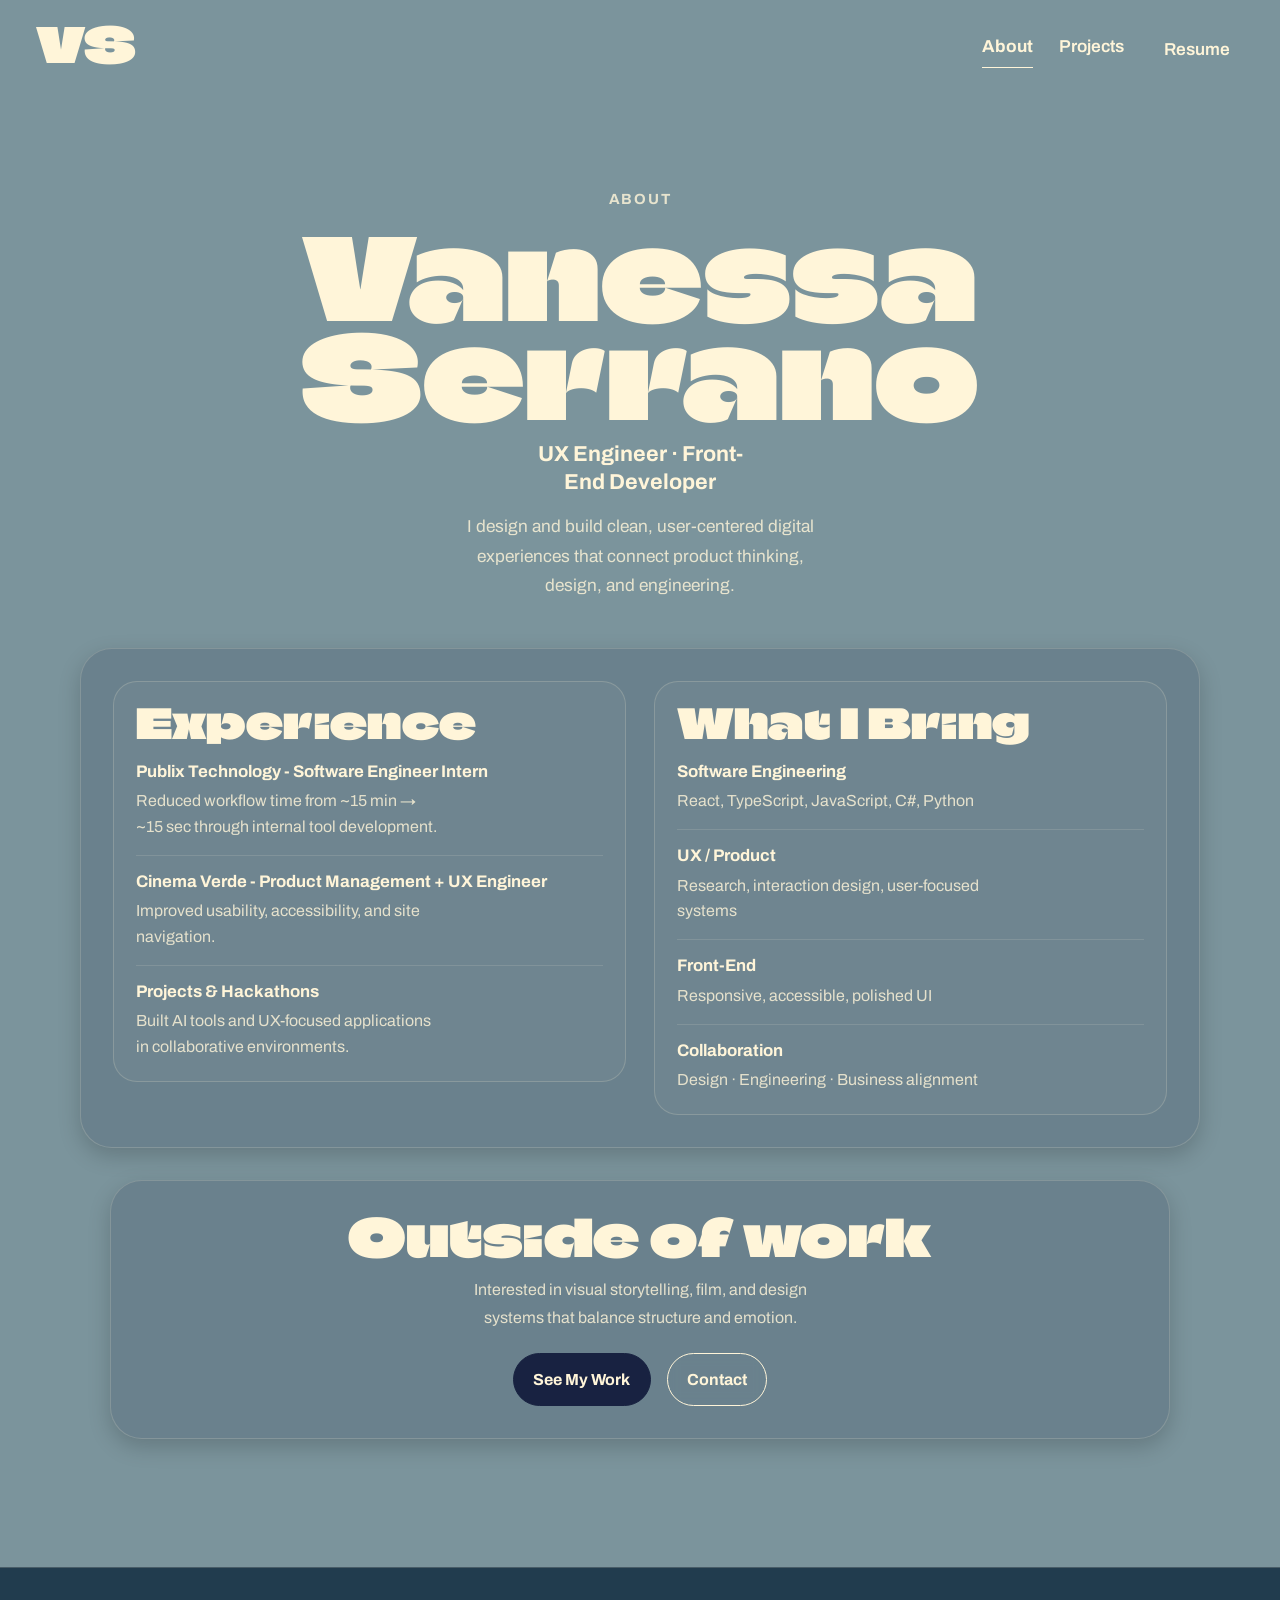
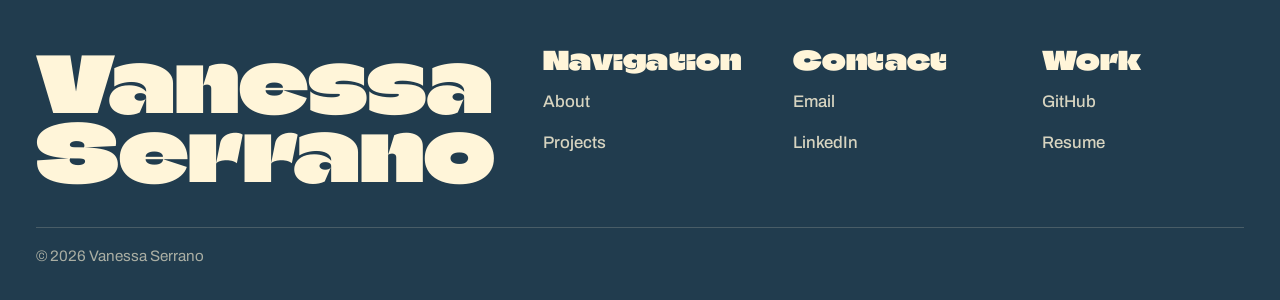
==== commit d1049f24: "Refined layout, fixed scroll behavior, improved project pages" ====
--- a/about.html
+++ b/about.html
@@ -4,417 +4,398 @@
     <meta charset="utf-8" />
     <meta name="viewport" content="width=device-width, initial-scale=1" />
     <title>About — Vanessa Serrano</title>
-    <meta name="description" content="I design and build calm, accessible interfaces. CS + DAS @ UF. Currently @CinemaVerde | Previously @Publix Technology." />
+    <meta
+            name="description"
+            content="Learn more about Vanessa Serrano — UX Engineer and Front-End Developer focused on thoughtful, human-centered digital experiences."
+    />
     <link rel="stylesheet" href="style.css" />
+
     <style>
-        /* About page specific overrides */
-        .kv-2 .figure {
-            max-width: 360px;
+        /* =========================================
+           ABOUT PAGE
+           ========================================= */
+        .about-page {
+            padding-top: 0;
+        }
+
+        /* HERO */
+        .about-hero {
+            padding: clamp(4rem, 8vw, 6rem) 0 3rem;
+        }
+
+        .about-hero .container {
+            max-width: 980px;
+        }
+
+        .about-hero__eyebrow {
+            margin: 0 0 1rem;
+            text-align: center;
+            font-size: var(--text-sm);
+            font-family: var(--font-body);
+            font-weight: 700;
+            letter-spacing: 0.12em;
+            text-transform: uppercase;
+            color: var(--ink-soft);
+        }
+
+        .about-hero__title {
+            margin: 0 auto 1rem;
+            max-width: 8ch;
+            text-align: center;
+            font-size: clamp(4rem, 10vw, 7rem);
+            line-height: 0.88;
+            color: var(--ink);
+        }
+
+        .about-hero__role {
+            margin: 0 auto 1rem;
+            max-width: 18ch;
+            text-align: center;
+            font-family: var(--font-body);
+            font-size: clamp(1.1rem, 1.8vw, 1.35rem);
+            font-weight: 700;
+            line-height: 1.3;
+            color: var(--ink);
+        }
+
+        .about-hero__lede {
+            max-width: 36ch;
             margin: 0 auto;
-        }
-
-        .spotify {
-            width: 100%;
-            height: 352px;
-            border-radius: 12px;
-            border: 0;
-        }
-
-        .media-grid {
+            text-align: center;
+            font-family: var(--font-body);
+            font-size: clamp(1.02rem, 1.35vw, 1.15rem);
+            line-height: 1.7;
+            color: var(--ink-soft);
+        }
+
+        /* SECTION WRAPPERS */
+        .about-highlights-clean,
+        .about-end {
+            padding: 0 0 2rem;
+        }
+
+        .about-section-shell {
+            max-width: 1120px;
+            margin: 0 auto;
+            border: 1px solid var(--border);
+            border-radius: 2rem;
+            background: rgba(24, 34, 65, 0.16);
+            box-shadow: var(--shadow-sm);
+        }
+
+        .about-highlights-clean .about-section-shell {
+            padding: clamp(1.5rem, 2.5vw, 2.25rem);
+        }
+
+        .about-end .about-section-shell {
+            padding: clamp(1.5rem, 2.5vw, 2rem);
+        }
+
+        /* GRID */
+        .about-grid-clean {
             display: grid;
-            grid-template-columns: repeat(2, 1fr);
-            gap: 10px;
-            max-width: 320px;
-            margin: 0 auto;
-        }
-
-        .cover {
-            width: 100%;
-            aspect-ratio: 2/3;
-            object-fit: cover;
-            border-radius: 8px;
+            grid-template-columns: repeat(2, minmax(0, 1fr));
+            gap: clamp(1.25rem, 2.2vw, 2rem);
+            align-items: start;
+        }
+
+        .about-block {
             border: 1px solid var(--border);
-            max-height: 200px;
-        }
-
-        .caption {
+            border-radius: 1.5rem;
+            background: rgba(255, 245, 217, 0.04);
+            padding: 1.35rem;
+        }
+
+        .about-block h2 {
+            margin: 0 0 1.2rem;
+            font-size: clamp(2rem, 3.2vw, 3rem);
+            line-height: 0.92;
+            color: var(--ink);
+        }
+
+        /* ITEMS */
+        .about-item {
+            padding: 0.95rem 0;
+            border-top: 1px solid rgba(255, 245, 217, 0.12);
+        }
+
+        .about-item:first-of-type {
+            border-top: 0;
+            padding-top: 0;
+        }
+
+        .about-item:last-of-type {
+            padding-bottom: 0;
+        }
+
+        .about-item strong {
+            display: block;
+            margin-bottom: 0.35rem;
+            font-family: var(--font-body);
+            font-size: 1.05rem;
+            font-weight: 700;
+            line-height: 1.3;
+            color: var(--ink);
+        }
+
+        .about-item p {
+            margin: 0;
+            max-width: 34ch;
+            font-family: var(--font-body);
+            font-size: 1rem;
+            line-height: 1.6;
+            color: var(--ink-soft);
+        }
+
+        /* PERSONAL */
+        .about-end .container {
+            max-width: 1120px;
+        }
+
+        .about-end__inner {
             text-align: center;
-            font-size: 0.85rem;
-            color: var(--muted);
-            margin-top: 6px;
-        }
-
-        .now-card {
-            background: var(--surface);
-            border: 1px solid var(--border);
-            border-radius: var(--radius);
-            padding: 1.25rem;
+        }
+
+        .about-end h2 {
+            margin: 0 0 1rem;
+            font-size: clamp(2.2rem, 4vw, 3.4rem);
+            line-height: 0.92;
+            color: var(--ink);
+        }
+
+        .about-end p {
+            max-width: 40ch;
+            margin: 0 auto 1.4rem;
+            font-family: var(--font-body);
+            line-height: 1.7;
+            color: var(--ink-soft);
+        }
+
+        .about-cta {
             display: flex;
-            flex-direction: column;
-            gap: 12px;
-        }
-
-        .now-title {
-            font-weight: 700;
-            font-size: 1.05rem;
-            text-align: center;
-        }
-
-        .now-sub {
-            text-align: center;
-            color: var(--muted);
-            font-size: 0.9rem;
-            margin-top: -8px;
-        }
-
-        .rec {
-            border: 1px solid var(--border);
-            border-radius: 16px;
-            padding: 24px;
-            max-width: 500px;
-            background: var(--surface);
-            position: fixed;
-            top: 50%;
-            left: 50%;
-            transform: translate(-50%, -50%);
-            margin: 0;
-        }
-
-        .rec::backdrop {
-            background: rgba(0, 0, 0, 0.4);
-            backdrop-filter: blur(4px);
-        }
-
-        .rec form {
-            display: flex;
-            flex-direction: column;
-            gap: 14px;
-        }
-
-        .rec label {
-            display: block;
-            font-weight: 600;
-            font-size: 0.9rem;
-            margin-bottom: 4px;
-        }
-
-        .rec input,
-        .rec select {
-            width: 100%;
-            padding: 10px 12px;
-            border: 1px solid var(--border);
-            border-radius: 8px;
-            background: var(--white);
-            font-family: inherit;
-            font-size: 1rem;
-        }
-
-        .rec .row {
-            display: flex;
-            gap: 10px;
-            justify-content: flex-end;
-            margin-top: 8px;
-        }
-
+            justify-content: center;
+            gap: 1rem;
+            flex-wrap: wrap;
+        }
+
+        /* MOBILE */
         @media (max-width: 768px) {
-            .kv-2 {
+            .about-grid-clean {
                 grid-template-columns: 1fr;
             }
 
-            .kv-2 .figure {
-                order: -1;
-                max-width: 300px;
-            }
-
-            .media-grid {
-                grid-template-columns: repeat(2, 1fr);
+            .about-section-shell {
+                border-radius: 1.5rem;
+            }
+
+            .about-block {
+                border-radius: 1.1rem;
+                padding: 1rem;
+            }
+
+            .about-hero {
+                padding: 3rem 0 2rem;
+            }
+
+            .about-hero__title {
+                font-size: clamp(3.3rem, 16vw, 5.2rem);
             }
         }
     </style>
 </head>
 <body>
-<header class="nav">
-    <div class="nav__inner">
-        <a class="logo" href="index.html">VS</a>
-        <nav id="site-nav" class="nav__links">
+<a class="skip-link" href="#content">Skip to main content</a>
+
+<header class="nav" role="banner">
+    <div class="nav__inner nav__inner--home">
+        <a class="logo logo--home" href="index.html" aria-label="Home">VS</a>
+
+        <nav id="site-nav" class="nav__links nav__links--home" aria-label="Primary">
             <a href="about.html">About</a>
             <a href="projects.html">Projects</a>
-            <a href="assets/resume.pdf" target="_blank" rel="noopener">Resume</a>
+            <a
+                    href="assets/resume.pdf"
+                    target="_blank"
+                    rel="noopener"
+                    class="nav__resume"
+                    aria-label="Download resume"
+            >
+                Resume
+            </a>
         </nav>
-        <button class="nav__toggle" aria-label="Menu">Menu</button>
+
+        <button
+                class="nav__toggle"
+                aria-label="Toggle menu"
+                aria-controls="site-nav"
+                aria-expanded="false"
+        >
+            Menu
+        </button>
     </div>
 </header>
 
-<main class="section">
-
-    <!-- Intro -->
-    <section class="container kv-2">
+<main class="about-page">
+
+    <!-- HERO -->
+    <section class="about-hero">
+        <div class="container center">
+            <p class="about-hero__eyebrow">About</p>
+
+            <h1 class="about-hero__title">
+                Vanessa Serrano
+            </h1>
+
+            <p class="about-hero__role">
+                UX Engineer · Front-End Developer
+            </p>
+
+            <p class="about-hero__lede">
+                I design and build clean, user-centered digital experiences
+                that connect product thinking, design, and engineering.
+            </p>
+        </div>
+    </section>
+
+    <!-- HIGHLIGHTS -->
+    <section class="about-highlights-clean">
+        <div class="container">
+            <div class="about-section-shell">
+                <div class="about-grid-clean">
+
+                <!-- LEFT: EXPERIENCE -->
+                <div class="about-block">
+                    <h2>Experience</h2>
+
+                    <div class="about-item">
+                        <strong>Publix Technology - Software Engineer Intern</strong>
+                        <p>Reduced workflow time from ~15 min → ~15 sec through internal tool development.</p>
+                    </div>
+
+                    <div class="about-item">
+                        <strong>Cinema Verde - Product Management + UX Engineer</strong>
+                        <p>Improved usability, accessibility, and site navigation.</p>
+                    </div>
+
+                    <div class="about-item">
+                        <strong>Projects & Hackathons</strong>
+                        <p>Built AI tools and UX-focused applications in collaborative environments.</p>
+                    </div>
+                </div>
+
+                <!-- RIGHT: SKILLS -->
+                <div class="about-block">
+                    <h2>What I Bring</h2>
+
+                    <div class="about-item">
+                        <strong>Software Engineering</strong>
+                        <p>React, TypeScript, JavaScript, C#, Python</p>
+                    </div>
+
+                    <div class="about-item">
+                        <strong>UX / Product</strong>
+                        <p>Research, interaction design, user-focused systems</p>
+                    </div>
+
+                    <div class="about-item">
+                        <strong>Front-End</strong>
+                        <p>Responsive, accessible, polished UI</p>
+                    </div>
+
+                    <div class="about-item">
+                        <strong>Collaboration</strong>
+                        <p>Design · Engineering · Business alignment</p>
+                    </div>
+
+                </div>
+
+                </div>
+            </div>
+        </div>
+    </section>
+
+    <!-- PERSONAL -->
+    <section class="about-end">
+        <div class="container">
+            <div class="about-section-shell">
+                <div class="about-end__inner">
+                    <h2>Outside of work</h2>
+
+                    <p>
+                        Interested in visual storytelling, film, and design systems that balance structure and emotion.
+                    </p>
+
+                    <div class="about-cta">
+                        <a class="btn btn--primary" href="projects.html">See My Work</a>
+                        <a class="btn btn--secondary" href="mailto:vanessannserrano@gmail.com">Contact</a>
+                    </div>
+                </div>
+            </div>
+        </div>
+    </section>
+
+</main>
+
+<footer class="footer" role="contentinfo">
+    <div class="cols">
+        <div class="footer-brand">
+            <div class="footer-brand__name">Vanessa Serrano</div>
+        </div>
+
         <div>
-            <h2>Hi, I'm Vanessa.</h2>
-            <p class="muted">
-                I'm a CS + Digital Arts student focused on human-centered interfaces. I pair UX research with front-end engineering to ship clean, accessible products.
-                Recent work spans a GS1 barcode tool at Publix, a first-responder app prototype, and a campus events experience for UF.
-                I value clarity, empathy, and calm design.
-            </p>
-            <div class="badges" aria-label="Skills">
-                <span class="badge">React / TypeScript</span>
-                <span class="badge">Figma</span>
-                <span class="badge">Xamarin.Forms</span>
-                <span class="badge">Node &amp; Flask</span>
-                <span class="badge">HCI Research</span>
-            </div>
-        </div>
-
-        <!-- Portrait -->
-        <figure class="figure" style="aspect-ratio:3/4; max-width:400px;">
-            <img src="assets/images/vs_headshot.jpg" alt="Vanessa Serrano" style="width:100%;height:100%;object-fit:cover;" />
-        </figure>
-    </section>
-
-    <!-- Background & Experience -->
-    <section class="section container">
-        <h2>Background &amp; Experience</h2>
-        <div class="grid">
-            <article class="card reveal">
-                <div class="card__body">
-                    <div class="card__title">UX Design &amp; Web Developer Intern — <a class="text-link" href="https://cinemaverde.org" target="_blank" rel="noopener">Cinema Verde</a></div>
-                    <div class="card__meta">Aug 2025 — Present</div>
-                    <p class="prose">Redesigned Webflow site for navigation &amp; accessibility. Built Squarespace site with mobile-first layouts. Maintained Roku channel.</p>
-                </div>
-            </article>
-
-            <article class="card reveal">
-                <div class="card__body">
-                    <div class="card__title">Software Engineer Intern — <a class="text-link" href="https://www.publix.com" target="_blank" rel="noopener">Publix Technology</a></div>
-                    <div class="card__meta">May — Jul 2025</div>
-                    <p class="prose">Designed the Vendor Label Validation tool (GS1 DataMatrix). Reduced validation from ~15 minutes to ~15 seconds. Xamarin.Forms + Telerik RadDataForm.</p>
-                </div>
-            </article>
-
-            <article class="card reveal">
-                <div class="card__body">
-                    <div class="card__title">Resident Assistant — <a class="text-link" href="https://housing.ufl.edu/" target="_blank" rel="noopener">UF Housing</a></div>
-                    <div class="card__meta">Aug 2022 — May 2024</div>
-                    <p class="prose">Built inclusive communities, mediated conflicts, and led events.</p>
-                </div>
-            </article>
-        </div>
-    </section>
-
-    <!-- Currently… -->
-    <section class="now container">
-        <h2>Currently…</h2>
-        <div class="now-grid">
-
-            <!-- Working On -->
-            <article class="now-card">
-                <div class="now-title">Currently Working On</div>
-                <p class="now-sub">Ongoing projects</p>
-                <ul class="bullets">
-                    <li><strong>Cinema Verde Website</strong> — accessibility + navigation refresh.</li>
-                    <li><strong>OptiPath</strong> — task scheduling experiments (Next.js).</li>
-                    <li><strong>Swamp Path</strong> — UF-focused events aggregator.</li>
-                    <li><strong>ViewCue</strong> — media tracker prototype.</li>
-                </ul>
-                <div><a class="btn" href="projects.html">View all projects →</a></div>
-            </article>
-
-            <!-- Listening -->
-            <article class="now-card">
-                <div class="now-title">Currently Listening</div>
-                <p class="now-sub">Playlist of the month</p>
-                <iframe
-                        class="spotify"
-                        style="border-radius:12px"
-                        src="https://open.spotify.com/embed/playlist/3fnYbqVZ45oj1muHAdakM1?utm_source=generator"
-                        width="100%"
-                        height="352"
-                        frameBorder="0"
-                        allowfullscreen=""
-                        allow="autoplay; clipboard-write; encrypted-media; fullscreen; picture-in-picture"
-                        loading="lazy"
-                        title="Spotify playlist embed">
-                </iframe>
-            </article>
-
-            <!-- Reading -->
-            <article class="now-card">
-                <div class="now-title">Currently Reading</div>
-                <p class="now-sub">On my nightstand</p>
-                <div class="media-grid">
-                    <figure>
-                        <img class="cover" src="assets/images/fahrenheit.jpg" alt="Fahrenheit 451 cover" />
-                        <figcaption class="caption">Fahrenheit 451</figcaption>
-                    </figure>
-                    <figure>
-                        <img class="cover" src="assets/images/design.jpg" alt="The Design of Everyday Things cover" />
-                        <figcaption class="caption">Design of Everyday Things</figcaption>
-                    </figure>
-                    <figure>
-                        <img class="cover" src="assets/images/1984.jpg" alt="1984 cover" />
-                        <figcaption class="caption">1984</figcaption>
-                    </figure>
-                </div>
-            </article>
-
-            <!-- Watching -->
-            <article class="now-card">
-                <div class="now-title">Currently Watching</div>
-                <p class="now-sub">Top 4 this month</p>
-                <div class="media-grid">
-                    <figure>
-                        <img class="cover" src="assets/images/succession.jpg" alt="Succession poster" />
-                        <figcaption class="caption">Succession</figcaption>
-                    </figure>
-                    <figure>
-                        <img class="cover" src="assets/images/arrival.jpg" alt="Arrival poster" />
-                        <figcaption class="caption">Arrival</figcaption>
-                    </figure>
-                    <figure>
-                        <img class="cover" src="assets/images/truman.jpg" alt="The Truman Show poster" />
-                        <figcaption class="caption">Truman Show</figcaption>
-                    </figure>
-                    <figure>
-                        <img class="cover" src="assets/images/shogun.webp" alt="Shōgun poster" />
-                        <figcaption class="caption">Shōgun</figcaption>
-                    </figure>
-                </div>
-            </article>
-
-        </div>
-
-        <!-- Recommend button -->
-<!--        <div class="center" style="margin-top:18px">-->
-<!--            <button id="recBtn" class="btn btn&#45;&#45;primary">Recommend media</button>-->
-<!--        </div>-->
-    </section>
-
-    <!-- Modal: Recommend -->
-    <dialog class="rec" id="recDialog" aria-label="Recommend media">
-        <form id="recForm" method="dialog">
-            <h3 style="margin:0 0 6px">Recommend something</h3>
-            <p class="muted" style="margin:0 0 8px">I love new finds—send a song, book, film, or show.</p>
-
-            <div>
-                <label for="type">Type</label>
-                <select id="type" name="type" required>
-                    <option value="Song/Album">Song/Album</option>
-                    <option value="Book">Book</option>
-                    <option value="Film/Show">Film/Show</option>
-                    <option value="Other">Other</option>
-                </select>
-            </div>
-
-            <div>
-                <label for="title">Title</label>
-                <input id="title" name="title" placeholder="e.g., Arrival (2016)" required />
-            </div>
-
-            <div>
-                <label for="link">Link (optional)</label>
-                <input id="link" name="link" type="url" placeholder="URL to Spotify, Goodreads, IMDb…" />
-            </div>
-
-            <div class="row">
-                <button type="button" id="recCancel" class="btn">Cancel</button>
-                <button type="submit" class="btn btn--primary">Send</button>
-            </div>
-
-            <p class="muted" style="font-size:.8rem;margin:6px 0 0">
-                No modal support? <a href="mailto:vanessannserrano@gmail.com?subject=Media%20recommendation">Email me</a>.
-            </p>
-        </form>
-    </dialog>
-
-</main>
-
-<footer class="footer">
-    <div class="cols">
+            <h3>Navigation</h3>
+            <a href="about.html">About</a>
+            <a href="projects.html">Projects</a>
+        </div>
+
         <div>
             <h3>Contact</h3>
             <a href="mailto:vanessannserrano@gmail.com">Email</a>
             <a href="https://www.linkedin.com/in/vanessa-n-serrano" target="_blank" rel="noopener">LinkedIn</a>
         </div>
+
         <div>
             <h3>Work</h3>
+            <a href="https://github.com/vanessanserrano" target="_blank" rel="noopener">GitHub</a>
             <a href="assets/resume.pdf" target="_blank" rel="noopener">Resume</a>
-            <a href="https://github.com/vanessanserrano" target="_blank" rel="noopener">Github</a>
-        </div>
-        <div>
-            <h3>Navigation</h3>
-            <a href="index.html">Home</a>
-            <a href="projects.html">Projects</a>
-            <a href="about.html">About</a>
         </div>
     </div>
-    <p class="copyright">© 2025 Vanessa Serrano. All rights reserved.</p>
+
+    <p class="copyright">© <span id="year"></span> Vanessa Serrano</p>
 </footer>
 
 <script>
-    // mobile menu
-    const t=document.querySelector('.nav__toggle'),l=document.getElementById('site-nav');
-    if(t&&l) {
-        t.addEventListener('click',()=>{
-            const open=l.classList.toggle('is-open');
-            t.setAttribute('aria-expanded',String(open));
+    const yearSpan = document.getElementById("year");
+    if (yearSpan) yearSpan.textContent = new Date().getFullYear();
+</script>
+
+<script>
+    (function () {
+        const toggle = document.querySelector(".nav__toggle");
+        const nav = document.getElementById("site-nav");
+        if (!toggle || !nav) return;
+
+        toggle.addEventListener("click", () => {
+            const open = nav.classList.toggle("is-open");
+            toggle.setAttribute("aria-expanded", String(open));
         });
-        document.addEventListener('click',(e)=>{
-            if(!e.target.closest('.nav')){
-                l.classList.remove('is-open');
-                t.setAttribute('aria-expanded','false');
-            }
-        },{passive:true});
-    }
-
-    // active nav state
-    (function(){
-        const p=location.pathname.split('/').pop()||'index.html';
-        document.querySelectorAll('.nav__links a').forEach(a=>{
-            const h=a.getAttribute('href');
-            if((p===''&&h==='index.html')||h===p) a.setAttribute('aria-current','page');
-        });
+
+        document.addEventListener("click", (e) => {
+            if (!e.target.closest(".nav")) {
+                nav.classList.remove("is-open");
+                toggle.setAttribute("aria-expanded", "false");
+            }
+        }, { passive: true });
     })();
 
-    // reveal cards
-    (function(){
-        const prefersReduced=window.matchMedia('(prefers-reduced-motion: reduce)').matches;
-        if(prefersReduced){
-            document.querySelectorAll('.reveal').forEach(el=>el.classList.add('is-in'));
-        }else{
-            const io=new IntersectionObserver(es=>es.forEach(e=>{
-                if(e.isIntersecting){
-                    e.target.classList.add('is-in');
-                    io.unobserve(e.target);
-                }
-            }),{threshold:.12});
-            document.querySelectorAll('.reveal').forEach(el=>io.observe(el));
-        }
-    })();
-
-    // Recommend dialog
-    (function(){
-        const recBtn = document.getElementById('recBtn');
-        const recDlg = document.getElementById('recDialog');
-        const recCancel = document.getElementById('recCancel');
-        const recForm = document.getElementById('recForm');
-
-        if (!recBtn || !recDlg) return;
-
-        recBtn.addEventListener('click', () => recDlg.showModal());
-        recCancel.addEventListener('click', () => recDlg.close());
-
-        recForm.addEventListener('submit', (e) => {
-            e.preventDefault();
-            const type = recForm.type.value.trim();
-            const title = recForm.title.value.trim();
-            const link = recForm.link.value.trim();
-            const body = `Media recommendation\nType: ${type}\nTitle: ${title}\nLink: ${link || '(none)'}\n\nSent from vanessa-portfolio`;
-            const mailto = `mailto:vanessannserrano@gmail.com?subject=${encodeURIComponent('Media recommendation')}&body=${encodeURIComponent(body)}`;
-            window.open(mailto, '_blank');
-            recDlg.close();
-            recForm.reset();
+    (function () {
+        const path = (location.pathname.split("/").pop() || "index.html").toLowerCase();
+        document.querySelectorAll(".nav__links a").forEach(a => {
+            const href = (a.getAttribute("href") || "").toLowerCase();
+            if (href.endsWith(path)) a.setAttribute("aria-current", "page");
         });
     })();
 </script>
 </body>
-</html>+</html>
+
--- a/style.css
+++ b/style.css
@@ -1,309 +1,168 @@
-/* ============================================
-   UNIFIED PORTFOLIO STYLES - COMPLETE
-   Vanessa Serrano - 2025
-   All inline styles extracted and unified
-   ============================================ */
-
-/* ============ DESIGN TOKENS ============ */
+/* =========================================
+   VANESSA SERRANO PORTFOLIO
+   Clean Editorial System
+   Works with current HTML structure
+   ========================================= */
+
+
+/* =========================================
+   1. FONT SETUP
+   ========================================= */
+
+@import url('https://fonts.googleapis.com/css2?family=Archivo:wght@400;500;600;700&display=swap');
+@font-face {
+    font-family: "Climate Crisis";
+    src: url("assets/climate-crisis.woff2") format("woff2");
+    font-weight: 400;
+    font-style: normal;
+    font-display: swap;
+}
+
+/*
+  Load Climate Crisis locally if you have the file.
+  If not, the fallback will still work.
+*/
+/*
+@font-face {
+  font-family: "Climate Crisis";
+  src: url("assets/fonts/ClimateCrisis-Regular.woff2") format("woff2");
+  font-style: normal;
+  font-weight: 400;
+}
+*/
+
+
+/* =========================================
+   2. DESIGN TOKENS
+   ========================================= */
 :root {
-    /* Core Brand Colors */
-    --bg: #E8E3D9;              /* cream background */
-    --surface: #F6F3EE;         /* light card surface */
-    --ink: #2F2F2A;             /* body text */
-    --muted: #6E6A63;           /* secondary text */
-    --accent: #6B5F56;          /* warm brown accent */
-    --olive: #8D8B75;           /* olive highlight */
-    --border: #D8D3CA;          /* soft borders */
-    --white: #FFFFFF;
-
-    /* Case Study Theme Defaults (overridden per project) */
-    --hero-a: #1A2332;
-    --hero-b: #2D4059;
-    --accent-ink: #FFFFFF;
-
-    /* Spacing & Layout */
-    --pad: clamp(16px, 3vw, 28px);
-    --radius: 18px;
+    /* =========================================
+       COLOR SYSTEM
+       ========================================= */
+    --bg: #7B949C;
+    --surface: #536C7C;
+    --surface-strong: #213C4E;
+    --surface-deep: #182241;
+
+    --ink: #FFF5D9;
+    --ink-soft: rgba(255, 245, 217, 0.82);
+    --ink-muted: rgba(255, 245, 217, 0.62);
+
+    --accent: #FFF5D9;
+    --accent-strong: #213C4E;
+    --accent-deep: #182241;
+
+    --border: rgba(255, 245, 217, 0.18);
+    --border-strong: rgba(255, 245, 217, 0.32);
+
+    --white: #FFF5D9;
+    --black: #182241;
+
+    /* =========================================
+       TYPOGRAPHY
+       ========================================= */
+    --font-heading: "Climate Crisis", "Arial Black", sans-serif;
+    --font-body: "Archivo", "Inter", "Helvetica Neue", Arial, sans-serif;
+
+    --text-xs: 0.78rem;
+    --text-sm: 0.92rem;
+    --text-base: 1rem;
+    --text-lg: 1.125rem;
+    --text-xl: clamp(1.5rem, 2.5vw, 2.1rem);
+    --text-2xl: clamp(2.3rem, 4.8vw, 4.3rem);
+    --text-3xl: clamp(4rem, 12vw, 9rem);
+
+    /* =========================================
+       LAYOUT
+       ========================================= */
+    --max: 1180px;
+    --pad: clamp(18px, 3vw, 30px);
+
+    --space-1: 0.35rem;
+    --space-2: 0.55rem;
+    --space-3: 0.8rem;
+    --space-4: 1rem;
+    --space-5: 1.25rem;
+    --space-6: 1.5rem;
+    --space-7: 2rem;
+    --space-8: 3rem;
+    --space-9: 4rem;
+    --space-10: 6rem;
+
     --radius-sm: 10px;
-    --radius-lg: 24px;
-    --max: 1080px;
-    --max-wide: 1200px;
-
-    /* Typography Scale */
-    --text-xs: 0.85rem;
-    --text-sm: 0.9rem;
-    --text-base: 1rem;
-    --text-lg: 1.15rem;
-    --text-xl: clamp(1.5rem, 3vw, 2rem);
-    --text-2xl: clamp(2rem, 4vw, 2.8rem);
-    --text-3xl: clamp(2.8rem, 6vw, 5rem);
-
-    /* Shadows */
-    --shadow-sm: 0 2px 8px rgba(0, 0, 0, 0.04);
-    --shadow-md: 0 10px 26px rgba(0, 0, 0, 0.08);
-    --shadow-lg: 0 20px 60px rgba(0, 0, 0, 0.15);
-}
-
-/* ============ THEME OVERRIDES ============ */
-.theme-arc {
-    --hero-a: #1A2332;
-    --hero-b: #2D4059;
-    --accent: #FF6B35;
-    --accent-ink: #FFFFFF;
-}
-
-.theme-vlv {
-    --hero-a: #00754A;
-    --hero-b: #005438;
-    --accent: #F47920;
-    --accent-ink: #1C2A22;
-}
-
-.theme-recipe {
-    --hero-a: #1A2332;
-    --hero-b: #2D4059;
-    --accent: #7280bd;
-    --accent-ink: #0e120e;
-    --muted: #6b716a;
-    --chip: #7280bd;
-    --link: var(--accent);
-}
-
-.theme-ufe {
-    --hero-a: #0f2a6d;
-    --hero-b: #1f3f8f;
-    --accent: #fa5a2a;
-    --accent-ink: #fff;
-}
-
-/* ============ OPTIPATH THEME ============ */
-.theme-optipath {
-    --green: #16a34a;
-    --green-dark: #0f8a3e;
-    --accent: #10b981;
-    --bg: #f7faf8;
-    --text: #1f2937;
-    --text-light: #526a79;
-    --border: #e2e8f0;
-    --white: #ffffff;
-    --success: #16a34a;
-}
-
-.theme-optipath .nav {
-    background: rgba(255, 255, 255, 0.95);
-}
-
-.theme-optipath .logo {
-    color: var(--green);
-}
-
-.theme-optipath .nav__links a:hover {
-    color: var(--green);
-}
-
-.theme-optipath .case-hero {
-    background: linear-gradient(135deg, var(--green) 0%, var(--green-dark) 100%);
-}
-
-.theme-optipath .case-hero::before {
-    background: radial-gradient(circle at 30% 30%, rgba(16, 185, 129, 0.45), transparent 60%),
-    radial-gradient(circle at 70% 70%, rgba(255, 255, 255, 0.18), transparent 55%);
-}
-
-.theme-optipath .underline {
-    background: var(--accent);
-}
-
-.theme-optipath .section-header h2 {
-    color: var(--green-dark);
-}
-
-.theme-optipath .checklist li::before {
-    background: var(--green);
-}
-
-.theme-optipath .btn {
-    border-color: var(--border);
-}
-
-.theme-optipath .btn:hover {
-    border-color: var(--accent);
-    color: var(--accent);
-}
-
-.theme-optipath .a-chip {
-    background: var(--green);
-    color: #fff;
-}
-
-.theme-optipath .a-chip:hover {
-    background: var(--green-dark);
-}
-
-.theme-optipath .a-chip--ghost {
-    background: #fff;
-    color: var(--green);
-    border-color: var(--green);
-}
-
-.theme-optipath .a-chip--ghost:hover {
-    background: var(--green);
-    color: #fff;
-}
-
-/* ============ PREPTALK THEME ============ */
-.theme-preptalk {
-    --indigo: #272c22;
-    --indigo-b: #334529;
-    --accent: #74a662;
-    --accent-2: #9caf88;
-    --bg: #fafbfc;
-    --text: #334529;
-    --text-light: #356739;
-    --border: #e1e8ed;
-    --white: #fff;
-    --success: #74a662;
-}
-
-.theme-preptalk .nav {
-    background: rgba(255, 255, 255, 0.95);
-}
-
-.theme-preptalk .logo {
-    color: var(--indigo);
-}
-
-.theme-preptalk .nav__links a:hover {
-    color: var(--accent);
-}
-
-.theme-preptalk .case-hero {
-    background: linear-gradient(135deg, var(--indigo) 0%, var(--indigo-b) 100%);
-}
-
-.theme-preptalk .case-hero::before {
-    background: linear-gradient(135deg, var(--accent), var(--accent-2));
-    filter: blur(60px);
-    opacity: 0.35;
-}
-
-.theme-preptalk .underline {
-    background: var(--accent);
-}
-
-.theme-preptalk .section-header h2 {
-    color: var(--indigo);
-}
-
-.theme-preptalk .checklist li::before {
-    background: var(--accent);
-    color: #002;
-}
-
-.theme-preptalk .result {
-    border-top-color: var(--success);
-}
-
-.theme-preptalk .result h4 {
-    color: var(--indigo);
-}
-
-.theme-preptalk .result .icon {
-    background: var(--success);
-}
-
-/* ============ SWAMPPATH THEME ============ */
-.theme-swamppath {
-    --blue: #00529b;
-    --blue-dark: #003f77;
-    --orange: #fa4616;
-    --bg: #f7fafc;
-    --text: #2c3e50;
-    --text-light: #526a79;
-    --border: #e2e8f0;
-    --white: #ffffff;
-    --success: #10b981;
-}
-
-.theme-swamppath .nav {
-    background: rgba(255, 255, 255, 0.95);
-}
-
-.theme-swamppath .logo {
-    color: var(--blue);
-}
-
-.theme-swamppath .nav__links a:hover {
-    color: var(--orange);
-}
-
-.theme-swamppath .case-hero {
-    background: linear-gradient(135deg, var(--blue) 0%, var(--blue-dark) 100%);
-}
-
-.theme-swamppath .case-hero::before {
-    background: radial-gradient(circle at 30% 30%, rgba(250, 70, 22, 0.45), transparent 60%),
-    radial-gradient(circle at 70% 70%, rgba(255, 255, 255, 0.2), transparent 55%);
-}
-
-.theme-swamppath .underline {
-    background: var(--orange);
-}
-
-.theme-swamppath .section-header h2 {
-    color: var(--blue);
-}
-
-.theme-swamppath .checklist li::before {
-    background: var(--orange);
-}
-
-.theme-swamppath .result h4 {
-    color: var(--blue);
-}
-
-.theme-swamppath .result .icon {
-    background: var(--success);
-}
-
-.theme-swamppath .a-chip {
-    background: var(--blue);
-}
-
-.theme-swamppath .a-chip:hover {
-    background: var(--orange);
-}
-
-.theme-swamppath .footer a:hover {
-    color: var(--orange);
-}
-
-/* ============ RESET & BASE ============ */
-* {
+    --radius-md: 18px;
+    --radius-lg: 28px;
+    --radius-pill: 999px;
+
+    /* =========================================
+       MOTION
+       ========================================= */
+    --ease: cubic-bezier(0.22, 1, 0.36, 1);
+    --fast: 180ms var(--ease);
+    --med: 320ms var(--ease);
+    --slow: 800ms var(--ease);
+
+    /* =========================================
+       SHADOW
+       ========================================= */
+    --shadow-sm: 0 8px 22px rgba(0, 0, 0, 0.18);
+    --shadow-md: 0 18px 50px rgba(0, 0, 0, 0.24);
+
+    /* =========================================
+       MARQUEE
+       ========================================= */
+    --marquee-speed: 26s;
+    --wave-distance: 12px;
+}
+
+/* =========================================
+   3. RESET
+   ========================================= */
+/* =========================================
+   3. RESET / BASE
+   ========================================= */
+*,
+*::before,
+*::after {
     box-sizing: border-box;
-    margin: 0;
-    padding: 0;
 }
 
 html {
     scroll-behavior: smooth;
 }
-
-html, body {
-    height: 100%;
-}
-
+#work {
+    scroll-margin-top: 110px;
+    padding-top: 5rem;
+    padding-bottom: 8rem;
+    min-height: 100vh;
+}
+
+html,
 body {
+    min-height: 100%;
+}
+
+body {
+    margin: 0;
     background: var(--bg);
     color: var(--ink);
-    font: 16px/1.55 system-ui, -apple-system, Segoe UI, Roboto, Inter, Arial, sans-serif;
+    font-family: var(--font-body);
+    font-size: var(--text-base);
+    line-height: 1.6;
     -webkit-font-smoothing: antialiased;
     -moz-osx-font-smoothing: grayscale;
 }
 
+img,
+picture,
+video,
+canvas,
+svg {
+    display: block;
+    max-width: 100%;
+}
+
 img {
-    max-width: 100%;
-    display: block;
     height: auto;
 }
 
@@ -312,1307 +171,799 @@
     text-decoration: none;
 }
 
-a:focus-visible,
-button:focus-visible {
-    outline: 2px solid var(--accent);
+button,
+input,
+textarea,
+select {
+    font: inherit;
+}
+
+button {
+    cursor: pointer;
+}
+
+h1,
+h2,
+h3,
+h4,
+h5,
+h6 {
+    margin: 0;
+    color: var(--ink);
+    font-family: var(--font-heading);
+    font-weight: 400;
+    line-height: 0.95;
+    letter-spacing: 0.01em;
+}
+
+p,
+li,
+input,
+textarea,
+select,
+label,
+a,
+span,
+small {
+    font-family: var(--font-body);
+}
+
+p {
+    margin: 0;
+}
+
+ul,
+ol {
+    margin: 0;
+}
+
+:focus-visible {
+    outline: 2px solid var(--ink);
     outline-offset: 3px;
-    border-radius: var(--radius-sm);
-}
-
-/* ============ LAYOUT CONTAINERS ============ */
+}
+
+/* =========================================
+   4. UTILITIES / CONTAINERS
+   ========================================= */
+/* =========================================
+   4. UTILITIES / CONTAINERS
+   ========================================= */
 .container {
     max-width: var(--max);
     margin: 0 auto;
-    padding: 0 var(--pad);
-}
-
-.container--wide {
-    max-width: var(--max-wide);
-}
-
-/* ============ NAVIGATION (UNIFIED) ============ */
+    padding-inline: var(--pad);
+}
+
+.skip-link {
+    position: absolute;
+    top: -100%;
+    left: 1rem;
+    z-index: 999;
+    padding: 0.75rem 1rem;
+    background: var(--accent-deep);
+    color: var(--white);
+    border-radius: var(--radius-sm);
+}
+
+.skip-link:focus {
+    top: 1rem;
+}
+
+.center {
+    text-align: center;
+}
+
+.muted {
+    color: var(--ink-muted);
+}
+
+.text-link {
+    text-decoration: underline;
+    text-underline-offset: 0.18em;
+    text-decoration-thickness: 1px;
+}
+
+.section {
+    padding: var(--space-9) 0;
+}
+
+.section h2 {
+    font-size: var(--text-2xl);
+    margin-bottom: 0.75rem;
+}
+
+.lead {
+    color: var(--ink-soft);
+    max-width: 62ch;
+}
+
+/* =========================================
+   5. HEADER / NAV
+   cleaner and integrated
+   ========================================= */
+/* =========================================
+   5. HEADER / NAV
+   ========================================= */
 .nav {
     position: sticky;
     top: 0;
     z-index: 100;
-    background: rgba(232, 227, 217, 0.95);
-    backdrop-filter: blur(10px);
-    border-bottom: 1px solid var(--border);
-}
-
-/* Case study pages with hero gradients */
-body[class*="theme-"] .nav {
-    background: rgba(255, 255, 255, 0.95);
+    background: var(--bg);
+    backdrop-filter: blur(12px);
+    -webkit-backdrop-filter: blur(12px);
 }
 
 .nav__inner {
+    max-width: var(--max);
+    margin: 0 auto;
+    padding: 1.15rem var(--pad) 0.95rem;
     display: flex;
+    align-items: center;
     justify-content: space-between;
+    gap: 1.2rem;
+}
+
+.nav__inner--home {
+    width: 100%;
+    max-width: none;
+    padding: 1.25rem 2.25rem;
     align-items: center;
-    padding: 1rem var(--pad);
-    max-width: var(--max-wide);
-    margin: 0 auto;
+    gap: 1.5rem;
 }
 
 .logo {
-    font-weight: 700;
-    font-size: 1.25rem;
-    letter-spacing: 0.06em;
-    color: var(--ink);
-}
-
-body[class*="theme-"] .logo {
-    color: var(--hero-a);
+    flex-shrink: 0;
+    color: var(--ink);
+}
+
+.logo--home {
+    font-family: var(--font-heading);
+    font-size: clamp(2.8rem, 4vw, 4.5rem);
+    line-height: 0.85;
+    letter-spacing: 0;
+    display: inline-flex;
+    align-items: center;
+    margin: 0;
 }
 
 .nav__links {
     display: flex;
-    gap: 1.8rem;
     align-items: center;
+    gap: clamp(1rem, 2vw, 2rem);
 }
 
 .nav__links a {
-    font-weight: 500;
-    letter-spacing: 0.02em;
-    opacity: 0.7;
-    transition: opacity 0.2s ease, color 0.2s ease;
-}
-
-.nav__links a:hover {
-    opacity: 1;
-    color: var(--accent);
-}
-
-.nav__links a[aria-current="page"] {
-    opacity: 1;
+    position: relative;
+    display: inline-flex;
+    align-items: center;
+    justify-content: center;
+    padding-bottom: 0.2rem;
+    font-size: clamp(1rem, 1.2vw, 1.15rem);
     font-weight: 600;
     color: var(--ink);
+    transition: color var(--fast), font-weight var(--fast), background var(--med), border-color var(--med), transform var(--fast);
+}
+
+.nav__links a:not(.nav__resume)::after {
+    content: "";
+    position: absolute;
+    left: 0;
+    bottom: -0.25rem;
+    width: 100%;
+    height: 1.5px;
+    background: currentColor;
+    transform: scaleX(0);
+    transform-origin: left;
+    transition: transform var(--med);
+}
+
+.nav__links a:not(.nav__resume):hover::after,
+.nav__links a:not(.nav__resume):focus-visible::after,
+.nav__links a[aria-current="page"]:not(.nav__resume)::after {
+    transform: scaleX(1);
+}
+
+.nav__links a:not(.nav__resume):hover,
+.nav__links a:not(.nav__resume):focus-visible,
+.nav__links a[aria-current="page"]:not(.nav__resume) {
+    color: var(--ink);
+    font-weight: 700;
+}
+
+.nav__resume {
+    min-height: 54px;
+    padding: 0 1.4rem;
+    border: 1.5px solid var(--ink);
+    border-radius: var(--radius-pill);
+    background: transparent;
+    color: var(--ink);
+    line-height: 1;
+}
+
+.nav__resume::after {
+    display: none !important;
+    content: none !important;
+}
+
+.nav__links a.nav__resume:hover,
+.nav__links a.nav__resume:focus-visible {
+    background: var(--accent-deep);
+    color: var(--white);
+    border-color: var(--accent-deep);
+    transform: translateY(-1px);
 }
 
 .nav__toggle {
     display: none;
+    border: 0;
     background: transparent;
-    border: none;
-    font-weight: 600;
-    color: var(--ink);
-    cursor: pointer;
-    padding: 8px;
-}
-
-/* Mobile Navigation */
-@media (max-width: 720px) {
-    .nav__links {
-        display: none;
-    }
-
-    .nav__links.is-open {
-        display: flex;
-        flex-direction: column;
-        gap: 0.75rem;
-        position: absolute;
-        left: var(--pad);
-        right: var(--pad);
-        top: 64px;
-        background: var(--surface);
-        padding: 1rem;
-        border-radius: var(--radius);
-        border: 1px solid var(--border);
-        box-shadow: var(--shadow-md);
-    }
-
-    .nav__toggle {
-        display: inline-block;
-    }
-}
-
-/* ============ HERO SECTIONS ============ */
-/* Main Portfolio Hero */
+    color: var(--ink);
+    font-weight: 700;
+}
+
+/* =========================================
+   6. HERO
+   cleaner than boxed card
+   ========================================= */
 .hero--intro {
-    min-height: 88vh;
+    min-height: 84vh;
+    display: flex;
+    align-items: center;
     position: relative;
-    display: grid;
-    place-items: center;
-    padding: clamp(72px, 12vh, 120px) 0 56px;
+    padding: clamp(4rem, 8vw, 7rem) 0 var(--space-9);
 }
 
 .hero--intro::before {
     content: "";
     position: absolute;
-    inset: 8% 10% auto 10%;
-    height: 52%;
-    background: radial-gradient(70% 60% at 50% 40%,
-    color-mix(in oklab, var(--surface) 80%, white) 0%,
-    transparent 65%);
-    filter: blur(6px);
-    z-index: 0;
+    inset: 6% 10% auto 10%;
+    height: 48%;
+    background:
+            radial-gradient(circle at 50% 50%, rgba(210, 193, 182, 0.22), transparent 58%);
+    pointer-events: none;
 }
 
 .hero__panel {
     position: relative;
     z-index: 1;
-    max-width: 900px;
     width: 100%;
-    background: var(--surface);
-    border: 1px solid var(--border);
-    border-radius: var(--radius-lg);
-    padding: clamp(20px, 4vw, 36px);
-    box-shadow: var(--shadow-lg);
+    max-width: 1080px;
+    margin: 0 auto;
+    padding: 0 var(--pad);
+    background: transparent;
+    border: 0;
+    border-radius: 0;
+    box-shadow: none;
     text-align: center;
 }
 
 .hero__panel h1 {
     font-size: var(--text-3xl);
-    line-height: 0.98;
-    margin: 0 0 0.6rem;
+    color: var(--navy-900);
+    line-height: 0.88;
+    margin-bottom: 1rem;
+}
+
+.accent-char {
+    color: var(--navy-800);
 }
 
 .hero__lede {
-    font-size: var(--text-lg);
-    color: var(--muted);
-    margin: 0 0 0.6rem;
-}
-
-.hero__panel .social {
+    max-width: 52ch;
+    margin: 0 auto;
+    font-size: clamp(1.05rem, 1.8vw, 1.35rem);
+    color: var(--ink-soft);
+}
+
+.social {
     display: flex;
     justify-content: center;
-    align-items: center;
-    gap: 12px;
-    margin-top: 14px;
+    gap: 0.85rem;
     flex-wrap: wrap;
+    margin-top: 1.5rem;
 }
 
 .icon-btn {
+    width: 44px;
+    height: 44px;
     display: inline-flex;
     align-items: center;
     justify-content: center;
-    width: 44px;
-    height: 44px;
-    border-radius: var(--radius-sm);
+    border-radius: var(--radius-pill);
     border: 1px solid var(--border);
+    background: rgba(255, 255, 255, 0.7);
+    color: var(--ink);
+    transition: transform var(--fast), background var(--fast), border-color var(--fast);
+}
+
+.icon-btn:hover,
+.icon-btn:focus-visible {
+    transform: translateY(-2px);
     background: var(--white);
-    font-weight: 700;
-    line-height: 1;
-    transition: transform 0.15s ease, box-shadow 0.15s ease;
-}
-
-.icon-btn:hover {
-    transform: translateY(-1px);
-    box-shadow: var(--shadow-sm);
-}
-
-.text-link {
-    color: inherit;
-    text-decoration: underline;
-    text-underline-offset: 3px;
-    text-decoration-thickness: 1px;
-}
-
-/* Case Study Hero */
-.case-hero {
-    background: linear-gradient(135deg, var(--hero-a), var(--hero-b));
-    color: var(--white);
-    padding: clamp(48px, 10vh, 96px) 0 40px;
+    border-color: var(--border-strong);
+}
+
+
+/* =========================================
+   7. OPTIONAL MARQUEE HERO
+   ready when you add the new markup
+   ========================================= */
+.name-marquee {
     position: relative;
     overflow: hidden;
-}
-
-.case-hero::before {
-    content: '';
+    width: 100%;
+    padding: 0.5rem 0;
+}
+
+.name-marquee__track {
+    display: flex;
+    width: max-content;
+    animation: marquee-scroll var(--marquee-speed) linear infinite;
+    will-change: transform;
+}
+
+.name-marquee__group {
+    display: flex;
+    align-items: center;
+    gap: clamp(2.5rem, 4vw, 4rem);
+    padding-right: clamp(2.5rem, 4vw, 4rem);
+    flex-shrink: 0;
+}
+
+.name-marquee__group span {
+    display: inline-block;
+    white-space: nowrap;
+    font-family: var(--font-heading);
+    font-size: var(--text-3xl);
+    line-height: 0.88;
+    color: var(--navy-900);
+    animation: waveFloat 2.3s ease-in-out infinite;
+}
+
+.name-marquee__group span:nth-child(2n) {
+    animation-delay: 0.2s;
+}
+
+.name-marquee__group span:nth-child(3n) {
+    animation-delay: 0.45s;
+}
+
+.name-marquee__group span:nth-child(4n) {
+    animation-delay: 0.7s;
+}
+
+.name-marquee:hover .name-marquee__track,
+.name-marquee:hover .name-marquee__group span {
+    animation-play-state: paused;
+}
+
+.name-marquee__fade {
     position: absolute;
-    inset: auto -10% -25% auto;
-    width: 380px;
-    height: 380px;
-    background: radial-gradient(circle at 30% 30%, rgba(255, 255, 255, 0.18), transparent 55%);
-    filter: blur(30px);
-    opacity: 0.65;
-    border-radius: 50%;
-}
-
-.case-hero .hero-content {
-    position: relative;
-    z-index: 1;
-}
-
-.case-hero h1 {
-    font-size: clamp(28px, 4.5vw, 44px);
-    margin: 0 0 8px;
-    font-weight: 800;
-    letter-spacing: 0.2px;
-}
-
-.case-hero .hero-sub {
-    color: rgba(255, 255, 255, 0.92);
-    font-size: clamp(1rem, 1.8vw, 1.2rem);
-    max-width: 720px;
-}
-
-/* Meta Grid (for case studies) */
-.meta-grid {
+    top: 0;
+    bottom: 0;
+    width: 12%;
+    min-width: 56px;
+    z-index: 2;
+    pointer-events: none;
+}
+
+.name-marquee__fade--left {
+    left: 0;
+    background: linear-gradient(to right, var(--bg), transparent);
+}
+
+.name-marquee__fade--right {
+    right: 0;
+    background: linear-gradient(to left, var(--bg), transparent);
+}
+
+
+/* =========================================
+   8. GRID / LAYOUT
+   ========================================= */
+.grid {
     display: grid;
-    grid-template-columns: repeat(auto-fit, minmax(220px, 1fr));
-    gap: 14px;
-    margin-top: 18px;
-}
-
-.meta-card {
-    background: rgba(255, 255, 255, 0.12);
-    border: 1px solid rgba(255, 255, 255, 0.22);
-    backdrop-filter: blur(8px);
-    border-radius: 12px;
-    padding: 12px 14px;
-}
-
-.meta-card label {
-    display: block;
-    font-size: 0.75rem;
-    letter-spacing: 0.06em;
-    opacity: 0.8;
+    gap: 2rem;
+    grid-template-columns: repeat(3, minmax(0, 1fr));
+}
+
+.kv-2,
+.two-col,
+.split,
+.grid-2 {
+    display: grid;
+    gap: 2rem;
+    grid-template-columns: repeat(2, minmax(0, 1fr));
+}
+
+.cards {
+    display: grid;
+    gap: 1.5rem;
+    grid-template-columns: repeat(auto-fit, minmax(260px, 1fr));
+}
+
+
+/* =========================================
+   9. PROJECT / CONTENT CARDS
+   formatted more like your example
+   ========================================= */
+/* =========================================
+   9. PROJECT / CONTENT CARDS
+   ========================================= */
+.card {
+    display: flex;
+    flex-direction: column;
+    text-align: center;
+    background: transparent;
+    border: 0;
+    border-radius: 0;
+    padding: 0;
+    transition: transform var(--fast);
+}
+
+.card:hover {
+    transform: translateY(-4px);
+}
+
+.thumb {
+    width: 100%;
+    aspect-ratio: 4 / 3;
+    margin: 0 0 1.4rem 0;
+    border-radius: 1.5rem;
+    object-fit: cover;
+    background: rgba(255, 245, 217, 0.08);
+    border: 1px solid var(--border);
+    box-shadow: var(--shadow-sm);
+    transition: transform 500ms var(--ease), box-shadow var(--med);
+}
+
+.card:hover .thumb,
+.card:focus-visible .thumb {
+    transform: scale(1.03);
+    box-shadow: var(--shadow-md);
+}
+
+.card__body {
+    display: grid;
+    gap: 0.7rem;
+    padding-inline: 0.3rem;
+}
+
+.card__eyebrow {
+    font-size: 0.82rem;
+    letter-spacing: 0.08em;
     text-transform: uppercase;
-    margin-bottom: 0.35rem;
-}
-
-.meta-card .val {
-    color: var(--white);
-    font-weight: 600;
-}
-
-/* Chip Row (badges in hero) */
-.chip-row {
+    font-weight: 700;
+    color: var(--ink-soft);
+}
+
+.card__title {
+    font-family: var(--font-body);
+    font-size: clamp(1.8rem, 2vw, 2.3rem);
+    line-height: 1.05;
+    font-weight: 700;
+    color: var(--ink);
+}
+
+.card__meta {
+    max-width: 26ch;
+    margin: 0 auto;
+    font-size: clamp(1rem, 1.2vw, 1.08rem);
+    line-height: 1.45;
+    color: var(--ink-soft);
+}
+
+/* =========================================
+   10. GENERAL CONTENT CARDS
+   for about page / now cards / badges
+   ========================================= */
+/* =========================================
+   10. GENERAL CONTENT CARDS
+   ========================================= */
+.now-card,
+.figure,
+.meta-item,
+.result,
+.stat,
+.badge,
+.btn,
+dialog.rec {
+    border: 1px solid var(--border);
+    background: rgba(24, 34, 65, 0.18);
+    backdrop-filter: blur(6px);
+    -webkit-backdrop-filter: blur(6px);
+}
+
+.now-card,
+.figure,
+.meta-item,
+.result,
+.stat,
+dialog.rec {
+    border-radius: var(--radius-md);
+    box-shadow: var(--shadow-sm);
+}
+
+.badges {
     display: flex;
     flex-wrap: wrap;
-    gap: 0.5rem;
+    gap: 0.7rem;
     margin-top: 1rem;
 }
 
-.chip {
+.badge {
     display: inline-flex;
     align-items: center;
-    gap: 0.5rem;
-    background: rgba(255, 255, 255, 0.14);
-    color: var(--white);
-    border: 1px solid rgba(255, 255, 255, 0.25);
-    padding: 0.45rem 0.75rem;
-    border-radius: 999px;
+    justify-content: center;
+    padding: 0.55rem 0.9rem;
+    border-radius: var(--radius-pill);
     font-size: var(--text-xs);
-}
-
-/* ============ SECTIONS ============ */
-.section {
-    padding: 48px 0;
-}
-
-.section--alt {
-    background: var(--white);
-}
-
-.section h2 {
-    font-size: var(--text-xl);
-    margin: 0 0 8px;
-}
-
-.section .lead {
-    color: var(--muted);
-    margin: 0 0 20px;
-}
-
-.section .head {
-    text-align: center;
-    margin-bottom: 2.25rem;
-}
-
-.underline {
-    width: 60px;
-    height: 4px;
-    margin: 8px auto 0;
-    border-radius: 2px;
-    background: var(--accent);
-}
-
-/* Content Section (themed pages) */
-.content-section {
-    padding: 4rem 2rem;
-}
-
-.content-section:nth-child(even) {
-    background: var(--white);
-}
-
-.section-header {
-    text-align: center;
-    margin-bottom: 2.25rem;
-}
-
-.section-header h2 {
-    font-size: 2rem;
-    color: var(--hero-a);
-}
-
-/* ============ GRID LAYOUTS ============ */
-.grid {
-    display: grid;
-    gap: 18px;
-    grid-template-columns: 1fr;
-}
-
-@media (min-width: 720px) {
-    .grid {
-        grid-template-columns: repeat(2, 1fr);
-    }
-}
-
-.split {
-    display: grid;
-    gap: 24px;
-    grid-template-columns: 1fr;
-}
-
-@media (min-width: 900px) {
-    .split {
-        grid-template-columns: 1fr 1fr;
-    }
-}
-
-.two-col {
-    display: grid;
-    gap: 2rem;
-    grid-template-columns: 1fr;
-}
-
-@media (min-width: 800px) {
-    .two-col {
-        grid-template-columns: 1fr 1fr;
-    }
-}
-
-@media (max-width: 768px) {
-    .two-col {
-        grid-template-columns: 1fr;
-    }
-}
-
-.cards {
-    display: grid;
-    gap: 18px;
-    grid-template-columns: repeat(auto-fit, minmax(260px, 1fr));
-}
-
-.grid-2 {
-    display: grid;
-    gap: 16px;
-    grid-template-columns: 1fr;
-}
-
-@media (min-width: 800px) {
-    .grid-2 {
-        grid-template-columns: 1fr 1fr;
-    }
-}
-
-.kv-2 {
-    display: grid;
-    gap: 16px;
-    grid-template-columns: 1fr;
-}
-
-@media (min-width: 800px) {
-    .kv-2 {
-        grid-template-columns: 1fr 1fr;
-    }
-}
-
-/* ============ CARDS ============ */
-.card {
-    background: var(--surface);
-    border: 1px solid var(--border);
-    border-radius: var(--radius);
+    font-weight: 700;
+    color: var(--ink);
+}
+
+.figure {
     overflow: hidden;
-    display: flex;
-    flex-direction: column;
-    transition: transform 0.18s ease, box-shadow 0.18s ease;
-    padding: 1.25rem;
-}
-
-.card:hover {
-    transform: translateY(-2px);
-    box-shadow: var(--shadow-md);
-}
-
-.card.note {
-    background: linear-gradient(135deg, #fff5f0, #ffe8dd);
-    border-left: 4px solid var(--accent);
-}
-
-.thumb {
-    aspect-ratio: 16/9;
-    background: #DCDAD4;
-    object-fit: cover;
-}
-
-.card__body {
-    padding: 16px;
-}
-
-.card__eyebrow {
-    font-size: var(--text-xs);
-    color: var(--muted);
-}
-
-.card__title {
-    margin: 0.4rem 0 0.2rem;
-    font-weight: 600;
-}
-
-.card__meta {
-    font-size: var(--text-sm);
-    color: color-mix(in oklab, var(--ink) 80%, white);
-}
-
-/* ============ MEDIA & EMBEDS ============ */
-.media {
-    max-width: 960px;
-    margin: 18px auto 0;
-    border-radius: 16px;
-    overflow: hidden;
-    box-shadow: var(--shadow-lg);
-    border: 1px solid var(--border);
-}
-
-.media video,
-.media iframe {
-    width: 100%;
-    height: auto;
-    display: block;
-}
-
-.media video {
-    aspect-ratio: 16/9;
-}
-
-.media iframe {
-    aspect-ratio: 16/9;
-    min-height: 540px;
-}
-
-@media (max-width: 920px) {
-    .media iframe {
-        min-height: 360px;
-    }
-}
-
-.media--tall iframe {
-    aspect-ratio: 4/5;
-}
-
-.figure {
-    border-radius: 16px;
-    overflow: hidden;
-    border: 1px solid var(--border);
-    background: var(--white);
-}
-
-/* Video Wrapper (for themed pages) */
-.video-wrapper {
-    max-width: 960px;
-    margin: 1.5rem auto 0;
-    border-radius: 16px;
-    overflow: hidden;
-    box-shadow: var(--shadow-lg);
-    background: #000;
-}
-
-.video-wrapper .shot {
-    width: 100%;
-    height: 540px;
-    display: grid;
-    place-items: center;
-    color: #d9e2ec;
-    font-weight: 600;
-    letter-spacing: 0.03em;
-}
-
-@media (max-width: 920px) {
-    .video-wrapper .shot {
-        height: 360px;
-    }
-}
-
-/* Gallery */
-.gallery {
-    display: grid;
-    gap: 12px;
-    grid-template-columns: repeat(auto-fit, minmax(260px, 1fr));
-}
-
-.shot {
-    background: #0f172a;
-    border: 1px solid #0b1220;
-    border-radius: 12px;
-    aspect-ratio: 16/9;
-    display: grid;
-    place-items: center;
-    color: #cbd5e1;
-}
-
-/* ============ LISTS ============ */
-.checklist {
-    list-style: none;
-    display: grid;
-    gap: 10px;
-    margin: 10px 0 0;
-    padding: 0;
-}
-
-.checklist li {
-    display: flex;
-    gap: 10px;
-    align-items: flex-start;
-    background: #F7F9FB;
-    border: 1px solid var(--border);
-    border-radius: 10px;
-    padding: 10px 12px;
-    padding-left: 2.2rem;
-    position: relative;
-}
-
-.checklist li::before {
-    content: '✓';
-    position: absolute;
-    left: 0.6rem;
-    top: 0.7rem;
-    flex: 0 0 22px;
-    width: 22px;
-    height: 22px;
-    display: grid;
-    place-items: center;
-    border-radius: 50%;
-    background: var(--accent);
-    color: var(--white);
-    font-size: 0.85rem;
-    font-weight: 700;
+}
+
+.prose {
+    max-width: 68ch;
+    color: var(--ink-soft);
+}
+
+.prose p + p {
+    margin-top: 0.8rem;
 }
 
 .bullets {
-    margin: 0;
-    padding-left: 1rem;
-    color: var(--muted);
-}
-
-.bullets li {
-    margin: 0.25rem 0;
-}
-
-/* ============ BUTTONS & CHIPS ============ */
+    color: var(--ink-soft);
+}
+
+.bullets li + li {
+    margin-top: 0.45rem;
+}
+/* =========================================
+   11. BUTTONS
+   ========================================= */
+
 .btn {
     display: inline-flex;
     align-items: center;
-    gap: 8px;
-    padding: 10px 14px;
-    border-radius: 12px;
+    justify-content: center;
+    gap: 0.4rem;
+    min-height: 46px;
+    padding: 0.8rem 1.2rem;
     border: 1px solid var(--border);
-    background: var(--white);
-    font-weight: 500;
-    cursor: pointer;
-    transition: transform 0.15s ease, box-shadow 0.15s ease, background 0.15s ease;
-}
-
-.btn:hover {
+    border-radius: var(--radius-pill);
+    background: transparent;
+    color: var(--ink);
+    font-family: var(--font-body);
+    font-weight: 700;
+    transition: transform var(--fast), background var(--med), border-color var(--med), color var(--med);
+}
+
+.btn:hover,
+.btn:focus-visible {
     transform: translateY(-1px);
-    box-shadow: var(--shadow-sm);
+    border-color: var(--border-strong);
 }
 
 .btn--primary,
 .btn.primary {
-    background: var(--accent);
-    color: var(--accent-ink);
-    border-color: transparent;
+    background: var(--accent-deep);
+    color: var(--white);
+    border-color: var(--accent-deep);
 }
 
 .btn--primary:hover,
-.btn.primary:hover {
-    background: color-mix(in oklab, var(--accent) 90%, black);
-}
-
-.btn--ghost {
+.btn.primary:hover,
+.btn--primary:focus-visible,
+.btn.primary:focus-visible {
+    background: var(--surface-strong);
+    color: var(--white);
+    border-color: var(--surface-strong);
+}
+
+.btn--secondary {
     background: transparent;
-    color: var(--white);
-    border-color: rgba(255, 255, 255, 0.6);
-}
-
-.chips {
-    display: flex;
-    flex-wrap: wrap;
-    gap: 8px;
-    justify-content: center;
-    margin-top: 12px;
-}
-
-.chip-group {
-    display: flex;
-    gap: 1rem;
-    justify-content: center;
-    margin-top: 1rem;
-    flex-wrap: wrap;
-}
-
-.a-chip {
-    display: inline-flex;
-    align-items: center;
-    gap: 0.5rem;
-    padding: 0.75rem 1.25rem;
-    border-radius: 999px;
-    text-decoration: none;
-    background: var(--accent);
-    color: var(--white);
-    border: 2px solid transparent;
-    transition: 0.2s;
-}
-
-.a-chip:hover {
-    background: color-mix(in oklab, var(--accent) 85%, black);
-    transform: translateY(-1px);
-}
-
-.badge {
-    padding: 8px 12px;
-    border: 1px solid var(--border);
-    border-radius: 999px;
-    background: var(--white);
-    font-size: var(--text-xs);
-}
-
-.badges {
-    display: flex;
-    flex-wrap: wrap;
-    gap: 12px;
-    justify-content: center;
-    margin-top: 12px;
-}
-
-/* ============ STATS ============ */
-.stats {
-    display: grid;
-    gap: 16px;
-    grid-template-columns: repeat(auto-fit, minmax(220px, 1fr));
-    margin-top: 18px;
-}
-
-.stat {
-    background: var(--white);
-    border: 2px solid var(--border);
-    border-radius: 12px;
-    text-align: center;
-    padding: 18px;
-    transition: border-color 0.2s ease, transform 0.2s ease;
-}
-
-.stat:hover {
-    border-color: var(--accent);
-    transform: translateY(-2px);
-}
-
-.num {
-    display: block;
-    font-size: clamp(28px, 4vw, 40px);
-    color: var(--accent);
-    font-weight: 800;
-}
-
-/* Results Grid */
-.results-grid {
-    display: grid;
-    grid-template-columns: repeat(auto-fit, minmax(240px, 1fr));
-    gap: 1rem;
-}
-
-.result {
-    background: var(--white);
-    border: 1px solid var(--border);
-    border-top: 4px solid var(--accent);
-    border-radius: 12px;
-    padding: 1rem 1.1rem;
-    box-shadow: var(--shadow-sm);
-}
-
-.result h4 {
-    color: var(--hero-a);
-    margin-bottom: 0.25rem;
-}
-
-.result .icon {
-    width: 40px;
-    height: 40px;
-    border-radius: 50%;
-    background: var(--accent);
-    color: var(--white);
-    display: grid;
-    place-items: center;
-    font-weight: 700;
-    margin-bottom: 0.5rem;
-}
-
-/* ============ CURRENTLY / NOW SECTION ============ */
+    color: var(--ink);
+    border-color: var(--ink);
+}
+
+.btn--secondary:hover,
+.btn--secondary:focus-visible {
+    background: var(--ink);
+    color: var(--accent-deep);
+    border-color: var(--ink);
+}
+
+/* =========================================
+   12. ABOUT / NOW SECTION
+   ========================================= */
 .now {
-    padding: 40px 0;
-}
-
-.now h2 {
-    margin: 0 0 12px;
+    padding: 3rem 0 0;
 }
 
 .now-grid {
     display: grid;
-    gap: 24px;
-    grid-template-columns: 1fr;
-}
-
-@media (min-width: 720px) {
-    .now-grid {
-        grid-template-columns: repeat(2, minmax(0, 1fr));
-    }
+    gap: 1.5rem;
+    grid-template-columns: repeat(2, minmax(0, 1fr));
 }
 
 .now-card {
-    background: var(--surface);
-    border: 1px solid var(--border);
-    border-radius: var(--radius);
-    padding: 16px;
-    display: flex;
-    flex-direction: column;
-    gap: 12px;
+    padding: 1.2rem;
     height: 100%;
 }
 
 .now-title {
     text-align: center;
+    font-family: var(--font-body);
+    font-size: 1.05rem;
     font-weight: 700;
-    color: color-mix(in oklab, var(--ink) 90%, white);
+    color: var(--navy-900);
 }
 
 .now-sub {
     text-align: center;
     color: var(--muted);
     font-size: var(--text-sm);
-    margin-top: -4px;
+    margin-top: -0.25rem;
 }
 
 .spotify {
     width: 100%;
-    height: 152px;
     border: 0;
     border-radius: 14px;
-    display: block;
 }
 
 .media-grid {
     display: grid;
-    gap: 12px;
+    gap: 0.85rem;
     grid-template-columns: repeat(2, 1fr);
 }
 
 .cover {
-    aspect-ratio: 2/3;
     width: 100%;
+    aspect-ratio: 2 / 3;
+    object-fit: cover;
     border-radius: 12px;
-    object-fit: cover;
-    background: #ddd;
     border: 1px solid var(--border);
 }
 
 .caption {
+    margin-top: 0.35rem;
     text-align: center;
+    color: var(--muted);
     font-size: var(--text-xs);
-    color: var(--muted);
-    margin-top: 4px;
-}
-
-/* ============ FOOTER (UNIFIED) ============ */
+}
+
+
+/* =========================================
+   13. FOOTER
+   ========================================= */
+/* =========================================
+   13. FOOTER
+   ========================================= */
 .footer {
-    background: #2F2F2A;
-    color: #EDE9E2;
-    padding: 48px var(--pad) 24px;
-    margin-top: auto;
+    margin-top: 6rem;
+    padding: 5rem 2.25rem 2rem;
+    background: var(--surface-strong);
+    color: var(--ink);
+    border-top: 1px solid var(--border);
 }
 
 .footer .cols,
 .footer .footer-grid {
+    max-width: 1280px;
+    margin: 0 auto;
+    display: grid;
+    grid-template-columns: 1.5fr 1fr 1fr 1fr;
+    gap: 3rem;
+    align-items: start;
+}
+
+.footer-brand {
     display: flex;
-    gap: clamp(32px, 8vw, 96px);
-    justify-content: center;
-    flex-wrap: wrap;
-    max-width: var(--max-wide);
-    margin: 0 auto;
+    align-items: flex-end;
+}
+
+.footer-brand__name {
+    font-family: var(--font-heading);
+    font-size: clamp(3rem, 6vw, 5.8rem);
+    line-height: 0.9;
+    color: var(--ink);
 }
 
 .footer h3 {
-    font-size: 0.9rem;
-    font-weight: 500;
-    color: #CFC8BD;
-    margin: 0 0 8px;
+    margin: 0 0 1rem;
+    font-family: var(--font-heading);
+    font-size: clamp(1.5rem, 2vw, 2.2rem);
+    line-height: 0.95;
+    color: var(--ink);
 }
 
 .footer a {
     display: block;
-    font-weight: 600;
-    letter-spacing: 0.03em;
-    margin-top: 4px;
-    transition: color 0.2s ease;
-}
-
-.footer a:hover {
-    color: var(--accent);
-    text-decoration: underline;
-    text-underline-offset: 3px;
-}
-
-.footer .copyright {
-    text-align: center;
-    margin-top: 32px;
-    padding-top: 24px;
-    border-top: 1px solid rgba(255, 255, 255, 0.1);
-    font-size: var(--text-xs);
-    color: #CFC8BD;
-}
-
-.footer .socials {
-    display: flex;
-    gap: 10px;
-    margin-top: 12px;
-}
-
-.footer .socials a {
-    display: grid;
-    place-items: center;
-    width: 28px;
-    height: 28px;
-    background: #E8E3D9;
-    color: #2F2F2A;
-    border-radius: 6px;
-}
-
-/* ============ FORMS & DIALOGS ============ */
+    width: fit-content;
+    margin-bottom: 0.9rem;
+    font-size: 1.05rem;
+    font-weight: 500;
+    color: var(--ink-soft);
+    transition: opacity var(--fast), transform var(--fast), color var(--fast);
+}
+
+.footer a:hover,
+.footer a:focus-visible {
+    opacity: 1;
+    color: var(--ink);
+    transform: translateX(2px);
+}
+
+.copyright {
+    max-width: 1280px;
+    margin: 2.5rem auto 0;
+    padding-top: 1rem;
+    border-top: 1px solid var(--border);
+    text-align: left;
+    font-size: 0.95rem;
+    color: var(--ink-muted);
+}
+
+/* =========================================
+   14. DIALOG / FORM
+   ========================================= */
 dialog.rec {
-    border: 1px solid var(--border);
-    border-radius: 16px;
-    padding: 18px;
-    width: min(520px, 92vw);
-    background: var(--surface);
-    color: var(--ink);
+    width: min(520px, calc(100vw - 2rem));
+    padding: 1.25rem;
+    color: var(--ink);
+}
+
+.rec::backdrop {
+    background: rgba(27, 60, 83, 0.28);
+    backdrop-filter: blur(6px);
 }
 
 .rec form {
     display: grid;
-    gap: 12px;
+    gap: 0.9rem;
 }
 
 .rec label {
-    font-weight: 600;
-    font-size: 0.95rem;
+    display: block;
+    margin-bottom: 0.3rem;
+    font-weight: 700;
 }
 
 .rec input,
 .rec select,
 .rec textarea {
     width: 100%;
-    padding: 10px 12px;
+    padding: 0.8rem 0.9rem;
     border: 1px solid var(--border);
     border-radius: 10px;
-    background: var(--white);
-    font-family: inherit;
+    background: #fff;
+    color: var(--ink);
 }
 
 .rec .row {
     display: flex;
-    gap: 10px;
+    gap: 0.75rem;
     justify-content: flex-end;
-    margin-top: 4px;
-}
-
-.rec::backdrop {
-    background: rgba(0, 0, 0, 0.25);
-}
-
-/* ============ TABLES ============ */
-.table {
-    width: 100%;
-    border-collapse: separate;
-    border-spacing: 0;
-    border: 1px solid var(--border);
-    border-radius: 12px;
-    overflow: hidden;
-}
-
-.table th,
-.table td {
-    padding: 10px 12px;
-    border-bottom: 1px solid var(--border);
-    text-align: left;
-    vertical-align: top;
-}
-
-.table tr:last-child td {
-    border-bottom: none;
-}
-
-.table thead th {
-    background: var(--surface);
-    font-weight: 600;
-}
-
-/* ============ CODE & PRE ============ */
-.pre,
-pre {
-    font-family: ui-monospace, SFMono-Regular, Menlo, Monaco, Consolas, "Liberation Mono", monospace;
-    font-size: 0.9rem;
-    line-height: 1.45;
-    background: var(--surface);
-    border: 1px solid var(--border);
-    border-radius: 12px;
-    padding: 12px;
-    overflow: auto;
-    white-space: pre-wrap;
-}
-
-code {
-    font-family: ui-monospace, SFMono-Regular, Menlo, Monaco, Consolas, monospace;
-    font-size: 0.9em;
-    background: var(--surface);
-    padding: 0.2em 0.4em;
-    border-radius: 4px;
-}
-
-/* ============ PROJECT ARTICLE LAYOUTS ============ */
-.article {
-    padding: 32px 0;
-}
-
-.article h1 {
-    font-size: clamp(28px, 5.5vw, 44px);
-    margin: 0 0 8px;
-}
-
-.project-hero {
-    margin-bottom: 2rem;
-}
-
-.project-hero h1 {
-    font-size: clamp(28px, 5.5vw, 44px);
-    margin: 0 0 8px;
-}
-
-.project-subtitle {
-    color: var(--muted);
-    margin-bottom: 16px;
-    font-size: var(--text-lg);
-}
-
-.project-meta {
-    display: grid;
-    gap: 12px;
-    grid-template-columns: 1fr;
-    margin: 10px 0 22px;
-}
-
-@media (min-width: 800px) {
-    .project-meta {
-        grid-template-columns: repeat(3, 1fr);
-    }
-}
-
-.meta-item {
-    background: var(--surface);
-    border: 1px solid var(--border);
-    border-radius: 12px;
-    padding: 12px;
-}
-
-.meta-item b {
-    display: block;
-    margin-bottom: 4px;
-}
-
-.meta {
-    color: var(--muted);
-    margin-bottom: 18px;
-}
-
-.prose {
-    max-width: 72ch;
-}
-
-.prose p {
-    margin: 0.75rem 0;
-}
-
-.prose h2 {
-    margin-top: 2rem;
-    margin-bottom: 0.75rem;
-}
-
-.prose h3 {
-    margin-top: 1.5rem;
-    margin-bottom: 0.5rem;
-}
-
-.prose ul,
-.prose ol {
-    margin: 0.75rem 0;
-    padding-left: 1.5rem;
-}
-
-.prose li {
-    margin: 0.25rem 0;
-}
-
-/* Project Wrap with TOC */
-.project-wrap {
-    display: grid;
-    gap: 3rem;
-    grid-template-columns: 1fr;
-}
-
-@media (min-width: 900px) {
-    .project-wrap {
-        grid-template-columns: 200px 1fr;
-    }
-}
-
-.toc {
-    position: sticky;
-    top: 80px;
-    align-self: start;
-    display: flex;
-    flex-direction: column;
-    gap: 0.5rem;
-}
-
-.toc h3 {
-    font-size: 0.9rem;
-    margin-bottom: 0.5rem;
-}
-
-.toc a {
-    font-size: 0.9rem;
-    color: var(--muted);
-    transition: color 0.2s ease;
-}
-
-.toc a:hover,
-.toc a[aria-current="true"] {
-    color: var(--accent);
-}
-
-.proj-section {
-    margin-bottom: 3rem;
-}
-
-/* ============ CALLOUTS ============ */
-.callout {
-    border-left: 4px solid var(--accent);
-    padding: 10px 12px;
-    background: var(--surface);
-    border-radius: 12px;
-    margin: 14px 0;
-}
-
-/* ============ AWARDS / CTA BANNERS ============ */
-.award {
-    background: linear-gradient(135deg, var(--accent) 0%, color-mix(in oklab, var(--accent) 80%, white) 100%);
-    color: var(--accent-ink);
-    padding: 2.25rem 2rem;
-    text-align: center;
-}
-
-.award h3 {
-    font-size: 1.35rem;
-    font-weight: 800;
-}
-
-.award p {
-    opacity: 0.85;
-}
-
-.cta {
-    background: linear-gradient(135deg, var(--hero-a) 0%, var(--hero-b) 100%);
-    color: var(--white);
-    text-align: center;
-    padding: 3rem 2rem;
-}
-
-.cta h2 {
-    margin-bottom: 0.5rem;
-}
-
-.cta .btn {
-    display: inline-block;
-    margin: 0.35rem 0.35rem 0;
-    padding: 0.9rem 1.25rem;
-    border-radius: 999px;
-    text-decoration: none;
-    background: var(--white);
-    color: var(--hero-a);
-    border: 2px solid transparent;
-}
-
-.cta .btn--ghost {
-    background: transparent;
-    color: var(--white);
-    border-color: rgba(255, 255, 255, 0.6);
-}
-
-.cta .btn:hover {
-    transform: translateY(-1px);
-}
-
-/* ============ STICKY TABS (Case Studies) ============ */
-.case-tabs {
-    position: sticky;
-    top: 56px;
-    z-index: 40;
-    background: var(--white);
-    border-bottom: 1px solid var(--border);
-}
-
-.tab-row {
-    display: flex;
-    gap: 8px;
-    flex-wrap: wrap;
-    padding: 10px var(--pad);
-}
-
-.tab {
-    padding: 8px 12px;
-    border-radius: 999px;
-    border: 1px solid var(--border);
-    background: var(--white);
-    color: var(--muted);
-    transition: background 0.15s ease, border-color 0.15s ease, color 0.15s ease;
-}
-
-.tab:hover {
-    border-color: var(--accent);
-    color: var(--ink);
-}
-
-.tab[aria-current="true"] {
-    background: var(--accent);
-    color: var(--accent-ink);
-    border-color: transparent;
-}
-
-/* ============ EMBED WRAPPERS ============ */
-.embed {
-    position: relative;
-    width: 100%;
-    padding-top: 56.25%; /* 16:9 */
-    border: 1px solid var(--border);
-    border-radius: 12px;
-    overflow: hidden;
-    background: #000;
-}
-
-.embed--tall {
-    padding-top: 70%;
-}
-
-.embed > * {
-    position: absolute;
-    inset: 0;
-    width: 100%;
-    height: 100%;
-    border: 0;
-    object-fit: cover;
-}
-
-/* ============ ACCORDION ============ */
-details.acc {
-    border-top: 1px solid var(--border);
-}
-
-details.acc:last-of-type {
-    border-bottom: 1px solid var(--border);
-}
-
-.acc > summary {
-    list-style: none;
-    cursor: pointer;
-    display: flex;
-    align-items: center;
-    justify-content: space-between;
-    padding: 16px 0;
-    font-weight: 600;
-}
-
-.acc > summary::-webkit-details-marker {
-    display: none;
-}
-
-.acc[open] > summary {
-    color: var(--accent);
-}
-
-.acc__panel {
-    padding: 0 0 12px;
-}
-
-/* ============ UTILITIES ============ */
-.center {
-    text-align: center;
-}
-
-.muted {
-    color: var(--muted);
-}
-
-/* Scroll Cue (optional) */
-.scroll-cue {
-    position: relative;
-    display: inline-flex;
-    align-items: center;
-    gap: 8px;
-    margin-top: 16px;
-    color: var(--muted);
-    font-size: 0.9rem;
-}
-
-.scroll-cue__dot {
-    width: 8px;
-    height: 8px;
-    border-radius: 50%;
-    background: var(--muted);
-    animation: pulse 1.4s ease-in-out infinite;
-}
-
-@keyframes pulse {
-    0%, 100% {
-        transform: translateY(0);
-        opacity: 0.8;
-    }
-    50% {
-        transform: translateY(4px);
-        opacity: 0.4;
-    }
-}
-
-/* ============ ANIMATIONS ============ */
-@keyframes fadeUp {
-    from {
-        opacity: 0;
-        transform: translateY(12px);
-    }
-    to {
-        opacity: 1;
-        transform: none;
-    }
-}
-
-/* Reveal on Scroll */
+}
+
+
+/* =========================================
+   15. REVEAL
+   ========================================= */
 .reveal,
 .reveal-on-scroll {
     opacity: 0;
-    transform: translateY(20px);
+    transform: translateY(18px);
     visibility: hidden;
-    transition: opacity 0.5s ease, transform 0.6s ease, visibility 0s linear 0.6s;
-    will-change: opacity, transform;
+    transition:
+            opacity 0.55s ease,
+            transform 0.65s ease,
+            visibility 0s linear 0.65s;
 }
 
 .reveal.is-in,
@@ -1620,74 +971,908 @@
     opacity: 1;
     transform: none;
     visibility: visible;
-    transition-delay: 0s, 0s, 0s;
-}
-
-/* ============ RESPONSIVE ADJUSTMENTS ============ */
-@media (max-width: 768px) {
-    .hero h1 {
-        font-size: 2rem;
-    }
-
-    .case-hero h1 {
-        font-size: 2rem;
+}
+
+
+/* =========================================
+   16. ANIMATIONS
+   ========================================= */
+@keyframes marquee-scroll {
+    from {
+        transform: translateX(0);
+    }
+    to {
+        transform: translateX(-50%);
+    }
+}
+
+@keyframes waveFloat {
+    0%, 100% {
+        transform: translateY(0);
+    }
+    25% {
+        transform: translateY(calc(var(--wave-distance) * -1));
+    }
+    50% {
+        transform: translateY(0);
+    }
+    75% {
+        transform: translateY(calc(var(--wave-distance) * 0.5));
+    }
+}
+
+
+/* =========================================
+   17. RESPONSIVE
+   ========================================= */
+@media (max-width: 900px) {
+    .grid,
+    .kv-2,
+    .two-col,
+    .split,
+    .grid-2,
+    .now-grid,
+    .footer .cols,
+    .footer .footer-grid {
+        grid-template-columns: 1fr 1fr;
+    }
+}
+
+@media (max-width: 720px) {
+    .nav__links {
+        display: none;
+    }
+
+    .nav__links.is-open {
+        position: absolute;
+        top: calc(100% + 0.4rem);
+        left: var(--pad);
+        right: var(--pad);
+        display: flex;
+        flex-direction: column;
+        align-items: flex-start;
+        gap: 0.8rem;
+        padding: 1rem;
+        border: 1px solid var(--border);
+        border-radius: var(--radius-md);
+        background: rgba(255, 255, 255, 0.92);
+        box-shadow: var(--shadow-md);
     }
 
     .nav__toggle {
-        display: block;
-        background: transparent;
-        border: none;
-        font-size: 1.25rem;
-    }
-}
-
-@media (max-width: 920px) {
-    .video-wrapper iframe,
-    .video-wrapper video {
-        height: 360px;
-    }
-}
-
-/* ============ REDUCED MOTION ============ */
+        display: inline-flex;
+    }
+
+    .grid,
+    .kv-2,
+    .two-col,
+    .split,
+    .grid-2,
+    .now-grid,
+    .footer .cols,
+    .footer .footer-grid {
+        grid-template-columns: 1fr;
+    }
+
+    .hero__panel h1 {
+        font-size: clamp(3.2rem, 18vw, 5rem);
+    }
+
+    .thumb {
+        width: min(100%, 320px);
+    }
+
+    .name-marquee__fade {
+        width: 16%;
+    }
+}
+
+
+/* =========================================
+   18. REDUCED MOTION
+   ========================================= */
 @media (prefers-reduced-motion: reduce) {
+    html {
+        scroll-behavior: auto;
+    }
+
     *,
     *::before,
     *::after {
         animation-duration: 0.01ms !important;
         animation-iteration-count: 1 !important;
         transition-duration: 0.01ms !important;
-        scroll-behavior: auto !important;
     }
 
     .reveal,
     .reveal-on-scroll {
-        transition: none;
+        opacity: 1;
         transform: none;
-        opacity: 1;
         visibility: visible;
     }
 
-    .scroll-cue__dot {
-        animation: none;
-    }
-}
-
-/* ============ PRINT STYLES ============ */
-@media print {
-    .nav,
-    .footer,
-    .btn,
-    .chips,
+    .name-marquee__track,
+    .name-marquee__group span {
+        animation: none !important;
+    }
+
+    .card:hover,
+    .btn:hover,
+    .icon-btn:hover {
+        transform: none;
+    }
+
+    .card:hover .thumb {
+        transform: none;
+    }
+}
+/* =========================================
+   HOMEPAGE HEADER REFINEMENTS
+   ========================================= */
+.nav__inner--home {
+    align-items: flex-start;
+    padding-top: 1.35rem;
+    padding-bottom: 1rem;
+}
+
+.logo--home {
+    font-size: clamp(2rem, 4vw, 3rem);
+    line-height: 0.9;
+    letter-spacing: 0.02em;
+}
+
+.nav__links--home {
+    gap: clamp(1.2rem, 2vw, 2.4rem);
+}
+
+.nav__links--home a {
+    font-size: clamp(1rem, 1.35vw, 1.15rem);
+}
+
+.nav__resume {
+    padding: 0.38rem 0.9rem 0.48rem;
+    border: 1.5px solid var(--navy-900);
+    border-radius: 999px;
+    background: transparent;
+}
+
+.nav__resume::after {
+    display: none;
+}
+
+.nav__resume:hover,
+.nav__resume:focus-visible {
+    background: var(--navy-900);
+    color: var(--white);
+}
+
+
+/* =========================================
+   HOMEPAGE HERO
+   ========================================= */
+.hero--home {
+    min-height: calc(100vh - 70px);
+    padding-top: clamp(2rem, 4vw, 3rem);
+    padding-bottom: 5rem;
+    background: transparent;
+}
+
+.hero__home-inner {
+    display: grid;
+    gap: 1.5rem;
+    text-align: center;
+}
+
+.hero__eyebrow {
+    font-size: var(--text-sm);
+    font-weight: 700;
+    letter-spacing: 0.08em;
+    text-transform: uppercase;
+    color: var(--ink-soft);
+}
+
+.hero__name-wrap {
+    display: grid;
+    gap: 0.2rem;
+}
+
+.hero__name--top {
+    font-size: clamp(4rem, 11vw, 8rem);
+    line-height: 0.88;
+    color: var(--navy-900);
+    text-align: center;
+}
+
+.hero__lede--home {
+    max-width: 52ch;
+    margin: 0 auto;
+}
+
+.hero__cta-row {
+    display: flex;
+    gap: 0.85rem;
+    justify-content: center;
+    flex-wrap: wrap;
+}
+
+
+/* =========================================
+   HOMEPAGE SECTION HEADING
+   ========================================= */
+.section-heading--home {
+    text-align: center;
+    margin-bottom: 3rem;
+}
+
+.section-heading--home h2 {
+    font-size: clamp(2.2rem, 5vw, 4.2rem);
+}
+
+
+/* =========================================
+   HOMEPAGE PROJECT GRID
+   ========================================= */
+.grid--projects-home {
+    align-items: start;
+}
+
+@media (max-width: 720px) {
+    .nav__inner--home {
+        align-items: center;
+    }
+
+    .logo--home {
+        font-size: 2rem;
+    }
+
+    .nav__resume {
+        padding: 0;
+        border: 0;
+        border-radius: 0;
+        background: transparent;
+    }
+}
+
+
+/* =========================================
+   HOMEPAGE HERO LAYOUT
+   ========================================= */
+.container--hero {
+    max-width: 1320px;
+    min-height: calc(100vh - 96px);
+    display: grid;
+    place-items: center;
+}
+
+.hero--home {
+    min-height: calc(100vh - 84px);
+    padding: 0;
+    background: var(--bg);
+}
+
+.hero__home-inner {
+    width: 100%;
+    max-width: 1180px;
+    min-height: calc(100vh - 120px);
+    margin: 0 auto;
+    display: grid;
+    align-content: center;
+    justify-items: center;
+    text-align: center;
+    gap: 1.35rem;
+    padding: 1.5rem 0 4.5rem;
+    position: relative;
+}
+
+.hero__eyebrow {
+    font-size: clamp(0.82rem, 1vw, 1rem);
+    font-weight: 700;
+    letter-spacing: 0.1em;
+    text-transform: uppercase;
+    color: var(--ink-soft);
+}
+
+/* =========================================
+   HERO NAME COMPOSITION
+   ========================================= */
+.hero__name-composition {
+    position: relative;
+    width: 100%;
+    display: grid;
+    place-items: center;
+    isolation: isolate;
+}
+
+.hero__name-main {
+    position: relative;
+    z-index: 2;
+    display: grid;
+    gap: 0;
+    text-align: center;
+}
+
+.hero__name-line {
+    display: block;
+    font-family: var(--font-heading);
+    font-size: clamp(4.5rem, 12vw, 9.5rem);
+    line-height: 0.88;
+    color: var(--navy-900);
+}
+
+.hero__name-line:last-child {
+    margin-top: -0.05em;
+}
+
+/* moving layer behind name instead of competing with it */
+.name-marquee--bg {
+    position: absolute;
+    inset: 50% 0 auto 0;
+    transform: translateY(-34%);
+    z-index: 1;
+    opacity: 0.12;
+    pointer-events: none;
+}
+
+.name-marquee--bg .name-marquee__group span {
+    font-size: clamp(3.2rem, 8vw, 6rem);
+    color: var(--navy-800);
+}
+
+.name-marquee--bg .name-marquee__fade--left {
+    background: linear-gradient(to right, var(--bg), transparent);
+}
+
+.name-marquee--bg .name-marquee__fade--right {
+    background: linear-gradient(to left, var(--bg), transparent);
+}
+
+.hero__lede--home {
+    max-width: 30ch;
+    font-size: clamp(1.08rem, 1.7vw, 1.35rem);
+    line-height: 1.5;
+    color: var(--ink-soft);
+}
+
+.hero__cta-row {
+    display: flex;
+    align-items: center;
+    justify-content: center;
+    gap: 0.9rem;
+    flex-wrap: wrap;
+    margin-top: 0.4rem;
+}
+
+/* =========================================
+   SCROLL INDICATOR
+   ========================================= */
+.scroll-indicator {
+    position: absolute;
+    left: 50%;
+    bottom: 1rem;
+    transform: translateX(-50%);
+    display: inline-flex;
+    align-items: center;
+    justify-content: center;
+    width: 42px;
+    height: 42px;
+    color: var(--navy-900);
+    opacity: 0.9;
+    transition: transform var(--fast), opacity var(--fast);
+}
+
+.scroll-indicator:hover,
+.scroll-indicator:focus-visible {
+    transform: translateX(-50%) translateY(2px);
+    opacity: 1;
+}
+
+.scroll-indicator__arrow {
+    font-size: 2rem;
+    line-height: 1;
+    animation: scrollArrow 1.8s ease-in-out infinite;
+}
+
+@keyframes scrollArrow {
+    0%, 100% {
+        transform: translateY(0);
+    }
+    50% {
+        transform: translateY(6px);
+    }
+}
+
+/* =========================================
+   MOBILE
+   ========================================= */
+@media (max-width: 720px) {
+    .nav__links {
+        display: none;
+    }
+
+    .nav__links.is-open {
+        position: absolute;
+        top: calc(100% + 0.4rem);
+        left: var(--pad);
+        right: var(--pad);
+        display: flex;
+        flex-direction: column;
+        align-items: flex-start;
+        gap: 0.8rem;
+        padding: 1rem;
+        border: 1px solid var(--border);
+        border-radius: var(--radius-md);
+        background: var(--surface-strong);
+        box-shadow: var(--shadow-md);
+    }
+
     .nav__toggle {
-        display: none;
-    }
-
-    body {
-        background: white;
-    }
-
-    .card,
-    .section {
-        page-break-inside: avoid;
+        display: inline-flex;
+    }
+
+    .nav__inner--home {
+        padding: 1rem 1rem 0.9rem;
+    }
+
+    .logo--home {
+        font-size: 2.3rem;
+    }
+
+    .nav__resume {
+        min-height: 46px;
+        padding: 0 1.1rem;
+    }
+}
+
+/* =========================================
+   PROJECTS PAGE
+   ========================================= */
+.projects-page {
+    padding-top: 0;
+}
+
+.projects-hero {
+    padding: clamp(3.5rem, 8vw, 6rem) 0 2.5rem;
+}
+
+.projects-hero__inner {
+    text-align: center;
+    max-width: 860px;
+}
+
+.projects-hero__eyebrow {
+    margin-bottom: 1rem;
+    font-size: var(--text-sm);
+    font-weight: 700;
+    letter-spacing: 0.1em;
+    text-transform: uppercase;
+    color: var(--ink-soft);
+}
+
+.projects-hero__title {
+    font-size: clamp(4rem, 10vw, 7rem);
+    line-height: 0.9;
+    color: var(--ink);
+    margin-bottom: 1.1rem;
+}
+
+.projects-hero__lead {
+    max-width: 40ch;
+    margin: 0 auto;
+    font-size: clamp(1.05rem, 1.5vw, 1.25rem);
+    line-height: 1.55;
+    color: var(--ink-soft);
+    font-family: var(--font-body);
+}
+
+.projects-gallery {
+    padding: 1.5rem 0 5rem;
+}
+
+.projects-gallery__panel {
+    background: rgba(24, 34, 65, 0.14);
+    border: 1px solid var(--border);
+    border-radius: 2rem;
+    padding: clamp(1.4rem, 2vw, 2rem);
+    box-shadow: var(--shadow-sm);
+}
+
+.grid--projects-page {
+    display: grid;
+    grid-template-columns: repeat(3, minmax(0, 1fr));
+    gap: clamp(2rem, 2.2vw, 2.8rem);
+    align-items: start;
+}
+.grid--projects-page .card {
+    height: 100%;
+}
+
+.grid--projects-page .thumb {
+    margin-bottom: 1.6rem;
+}
+
+.grid--projects-page .card__body {
+    gap: 0.85rem;
+}
+
+.grid--projects-page .card__title {
+    max-width: 12ch;
+    margin: 0 auto;
+}
+
+.grid--projects-page .card__meta {
+    max-width: 24ch;
+}
+@media (max-width: 900px) {
+    .grid--projects-page {
+        grid-template-columns: 1fr 1fr;
+    }
+}
+
+@media (max-width: 720px) {
+    .projects-hero {
+        padding: 2.6rem 0 1.5rem;
+    }
+
+    .projects-hero__title {
+        font-size: clamp(3rem, 16vw, 4.8rem);
+    }
+
+    .projects-gallery {
+        padding-top: 1rem;
+    }
+
+    .projects-gallery__panel {
+        border-radius: 1.5rem;
+        padding: 1rem;
+    }
+
+    .grid--projects-page {
+        grid-template-columns: 1fr;
+        gap: 2.2rem;
+    }
+}
+
+/* =========================================
+   PROJECT PAGE SYSTEM
+   Reusable for all case studies
+   ========================================= */
+
+.project-page {
+    --project-text: #182241;
+    --project-text-soft: rgba(24, 34, 65, 0.82);
+    --project-band-soft: #8fa5ad;
+    --project-band-deep: #859aa3;
+    --project-card-bg: rgba(255, 245, 217, 0.22);
+    --project-card-border: rgba(24, 34, 65, 0.12);
+}
+
+/* -----------------------------------------
+   HERO
+   ----------------------------------------- */
+.project-hero {
+    padding: clamp(3.75rem, 8vw, 6rem) 0 2.5rem;
+}
+
+.project-hero .container {
+    max-width: 1220px;
+}
+
+.project-hero__layout {
+    display: flex;
+    flex-direction: column;
+    align-items: center;
+    text-align: center;
+}
+
+.project-hero__eyebrow {
+    margin: 0 0 0.9rem;
+    font-family: var(--font-body);
+    font-size: var(--text-sm);
+    font-weight: 700;
+    letter-spacing: 0.09em;
+    text-transform: uppercase;
+    color: var(--ink-soft);
+}
+
+.project-hero h1 {
+    margin: 0;
+    max-width: none;
+    font-size: clamp(5.2rem, 12vw, 8.8rem);
+    line-height: 0.86;
+    text-align: center;
+    color: var(--ink);
+}
+
+.project-hero__lede {
+    max-width: 34ch;
+    margin: 1rem auto 0;
+    font-family: var(--font-body);
+    font-size: clamp(1.08rem, 1.45vw, 1.22rem);
+    line-height: 1.7;
+    text-align: center;
+    color: var(--ink-soft);
+}
+
+.project-site-link {
+    display: inline-flex;
+    align-items: center;
+    justify-content: center;
+    width: fit-content;
+    min-height: 46px;
+    margin-top: 1.4rem;
+    padding: 0.8rem 1.2rem;
+    border: 1px solid var(--ink);
+    border-radius: var(--radius-pill);
+    font-family: var(--font-body);
+    font-weight: 700;
+    color: var(--ink);
+    transition: background var(--med), color var(--med), transform var(--fast), border-color var(--med);
+}
+
+.project-site-link:hover,
+.project-site-link:focus-visible {
+    background: var(--ink);
+    color: var(--accent-deep);
+    transform: translateY(-1px);
+}
+
+/* -----------------------------------------
+   META CARDS
+   ----------------------------------------- */
+.project-meta {
+    width: 100%;
+    max-width: 980px;
+    margin: 1.6rem auto 0;
+    display: grid;
+    grid-template-columns: repeat(3, minmax(0, 1fr));
+    gap: 1rem;
+}
+
+.meta-item {
+    border: 1px solid var(--border);
+    background: rgba(24, 34, 65, 0.18);
+    border-radius: 1rem;
+    padding: 1rem 1.05rem;
+    box-shadow: var(--shadow-sm);
+    font-family: var(--font-body);
+    text-align: center;
+    color: var(--ink-soft);
+    line-height: 1.55;
+}
+
+.meta-item b {
+    display: block;
+    margin: 0 0 0.35rem;
+    color: var(--ink);
+    font-weight: 700;
+}
+
+/* -----------------------------------------
+   SECTION COLOR BANDS
+   ----------------------------------------- */
+.project-band {
+    padding: 4.25rem 0;
+}
+
+.project-band--soft {
+    background: var(--project-band-soft);
+}
+
+.project-band--deep {
+    background: var(--project-band-deep);
+}
+
+/* -----------------------------------------
+   SECTION WRAPPERS
+   ----------------------------------------- */
+.project-section {
+    padding: 0;
+    margin: 0;
+}
+
+.project-wrap {
+    max-width: 1220px;
+    margin: 0 auto;
+    padding: 0 var(--pad);
+}
+
+.project-shell {
+    max-width: 1080px;
+    margin: 0 auto;
+    border: 1px solid var(--project-card-border);
+    border-radius: 1.75rem;
+    background: var(--project-card-bg);
+    box-shadow: 0 18px 40px rgba(24, 34, 65, 0.08);
+    padding: clamp(1.5rem, 2.2vw, 2.25rem);
+}
+
+.project-main {
+    max-width: 860px;
+    margin: 0 auto;
+    text-align: center;
+}
+
+.project-main--wide {
+    max-width: 1080px;
+}
+
+/* -----------------------------------------
+   HEADINGS / TEXT
+   ----------------------------------------- */
+.project-kicker {
+    margin: 0 0 0.7rem;
+    font-family: var(--font-body);
+    font-size: var(--text-sm);
+    font-weight: 700;
+    letter-spacing: 0.08em;
+    text-transform: uppercase;
+    text-align: center;
+    color: var(--project-text-soft);
+}
+
+.project-section h2 {
+    margin: 0 0 1rem;
+    font-size: clamp(2.4rem, 4.4vw, 3.8rem);
+    line-height: 0.92;
+    text-align: center;
+    color: var(--project-text);
+}
+
+.project-section h3 {
+    margin: 0 0 0.6rem;
+    font-family: var(--font-body);
+    font-size: clamp(1.1rem, 1.8vw, 1.35rem);
+    font-weight: 700;
+    line-height: 1.25;
+    color: var(--ink);
+}
+
+.project-section p {
+    max-width: 70ch;
+    margin: 0 auto;
+    font-family: var(--font-body);
+    line-height: 1.8;
+    color: var(--ink-soft);
+}
+
+.project-section strong {
+    color: var(--ink);
+    font-weight: 700;
+}
+
+.project-main > * + * {
+    margin-top: 1.1rem;
+}
+
+/* -----------------------------------------
+   BULLETS / CALLOUTS
+   ----------------------------------------- */
+.project-bullets,
+.project-section ul {
+    display: grid;
+    gap: 0.75rem;
+    max-width: 62ch;
+    margin: 1rem auto 0;
+    padding: 0;
+    list-style: none;
+}
+
+.project-bullets li,
+.project-section ul li {
+    border: 1px solid var(--border);
+    background: rgba(255, 245, 217, 0.04);
+    border-radius: 1rem;
+    padding: 0.9rem 1rem;
+    font-family: var(--font-body);
+    line-height: 1.55;
+    text-align: left;
+    color: var(--ink-soft);
+}
+
+.project-callout {
+    max-width: 64ch;
+    margin: 1rem auto 0;
+    border-left: 3px solid var(--border-strong);
+    padding: 0.2rem 0 0.2rem 1rem;
+    text-align: left;
+}
+
+.project-callout p {
+    margin: 0;
+    max-width: none;
+}
+
+/* -----------------------------------------
+   HIGHLIGHT CARDS
+   ----------------------------------------- */
+.project-highlight-grid {
+    display: grid;
+    grid-template-columns: repeat(3, minmax(0, 1fr));
+    gap: 1rem;
+    margin-top: 1.5rem;
+}
+
+.project-highlight {
+    border: 1px solid var(--border);
+    background: rgba(255, 245, 217, 0.04);
+    border-radius: 1.2rem;
+    padding: 1rem;
+    text-align: left;
+}
+
+.project-highlight p {
+    max-width: none;
+    margin: 0;
+}
+
+/* -----------------------------------------
+   IMAGE SYSTEM
+   ----------------------------------------- */
+.image-pair {
+    display: grid;
+    grid-template-columns: 1fr 1fr;
+    gap: 1.25rem;
+    margin-top: 1.5rem;
+}
+
+.image-pair figure {
+    margin: 0;
+    border: 1px solid var(--border);
+    border-radius: 1.3rem;
+    overflow: hidden;
+    background: rgba(24, 34, 65, 0.2);
+    box-shadow: var(--shadow-sm);
+}
+
+.image-pair img {
+    width: 100%;
+    display: block;
+    object-fit: cover;
+}
+
+.image-pair figcaption {
+    padding: 0.75rem 0.95rem 0.9rem;
+    font-family: var(--font-body);
+    font-size: var(--text-sm);
+    line-height: 1.5;
+    color: var(--project-text-soft);
+}
+
+/* -----------------------------------------
+   MOBILE
+   ----------------------------------------- */
+@media (max-width: 980px) {
+    .project-meta,
+    .project-highlight-grid,
+    .image-pair {
+        grid-template-columns: 1fr;
+    }
+
+    .project-shell {
+        max-width: 100%;
+    }
+
+    .project-main {
+        max-width: none;
+    }
+}
+
+@media (max-width: 768px) {
+    .project-hero {
+        padding: 3rem 0 2rem;
+    }
+
+    .project-hero h1 {
+        font-size: clamp(4.2rem, 18vw, 6.2rem);
+    }
+
+    .project-shell {
+        border-radius: 1.25rem;
+        padding: 1rem;
+    }
+
+    .meta-item,
+    .project-highlight {
+        border-radius: 1rem;
     }
 }
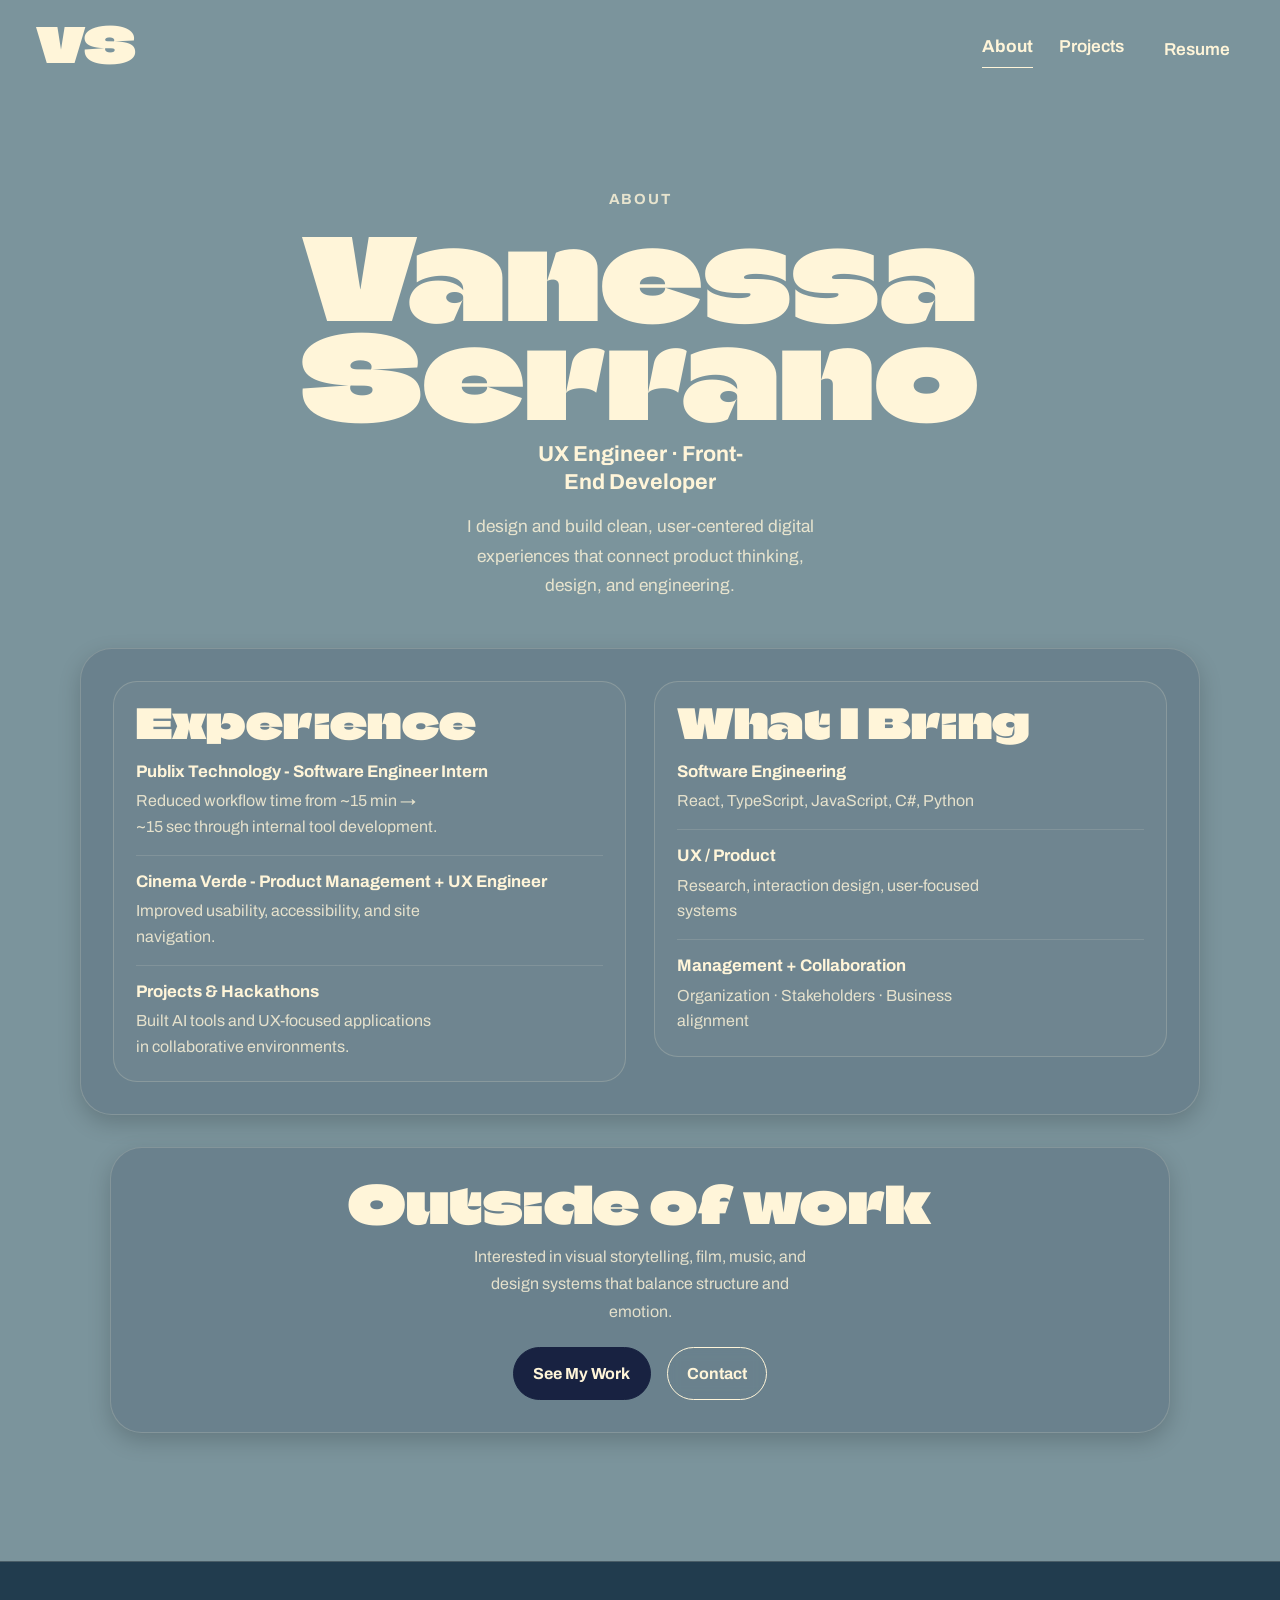
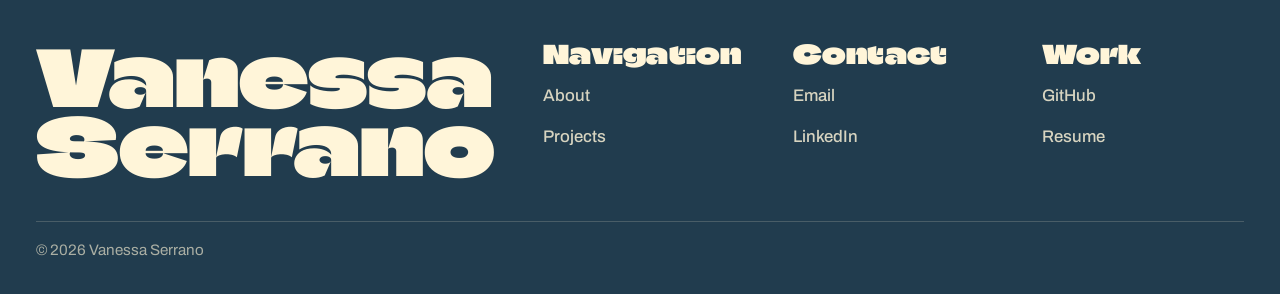
==== commit 96f1b046: "Refined wording and additions to project pages." ====
--- a/about.html
+++ b/about.html
@@ -297,14 +297,14 @@
                         <p>Research, interaction design, user-focused systems</p>
                     </div>
 
-                    <div class="about-item">
-                        <strong>Front-End</strong>
-                        <p>Responsive, accessible, polished UI</p>
-                    </div>
-
-                    <div class="about-item">
-                        <strong>Collaboration</strong>
-                        <p>Design · Engineering · Business alignment</p>
+<!--                    <div class="about-item">-->
+<!--                        <strong>Front-End</strong>-->
+<!--                        <p>Responsive, accessible, polished UI</p>-->
+<!--                    </div>-->
+
+                    <div class="about-item">
+                        <strong>Management + Collaboration</strong>
+                        <p>Organization · Stakeholders · Business alignment</p>
                     </div>
 
                 </div>
@@ -322,7 +322,8 @@
                     <h2>Outside of work</h2>
 
                     <p>
-                        Interested in visual storytelling, film, and design systems that balance structure and emotion.
+                        Interested in visual storytelling, film, music, and design systems that balance structure and emotion.
+<!--                        Letterboxd Top Four: The Arrival, Brother Bear, Everything Everywhere All at Once, Surfs Up-->
                     </p>
 
                     <div class="about-cta">
--- a/style.css
+++ b/style.css
@@ -1875,4 +1875,34 @@
     .project-highlight {
         border-radius: 1rem;
     }
+}
+
+.project-two-col {
+    display: grid;
+    grid-template-columns: 1fr 1fr;
+    gap: 3rem;
+    align-items: center;
+    margin-top: 2rem;
+}
+
+.project-two-col.reverse {
+    direction: rtl;
+}
+
+.project-two-col.reverse > * {
+    direction: ltr;
+}
+
+.project-image img {
+    width: 100%;
+    height: auto;
+    border-radius: 12px;
+    box-shadow: 0 10px 30px rgba(0,0,0,0.08);
+}
+
+/* Mobile */
+@media (max-width: 768px) {
+    .project-two-col {
+        grid-template-columns: 1fr;
+    }
 }
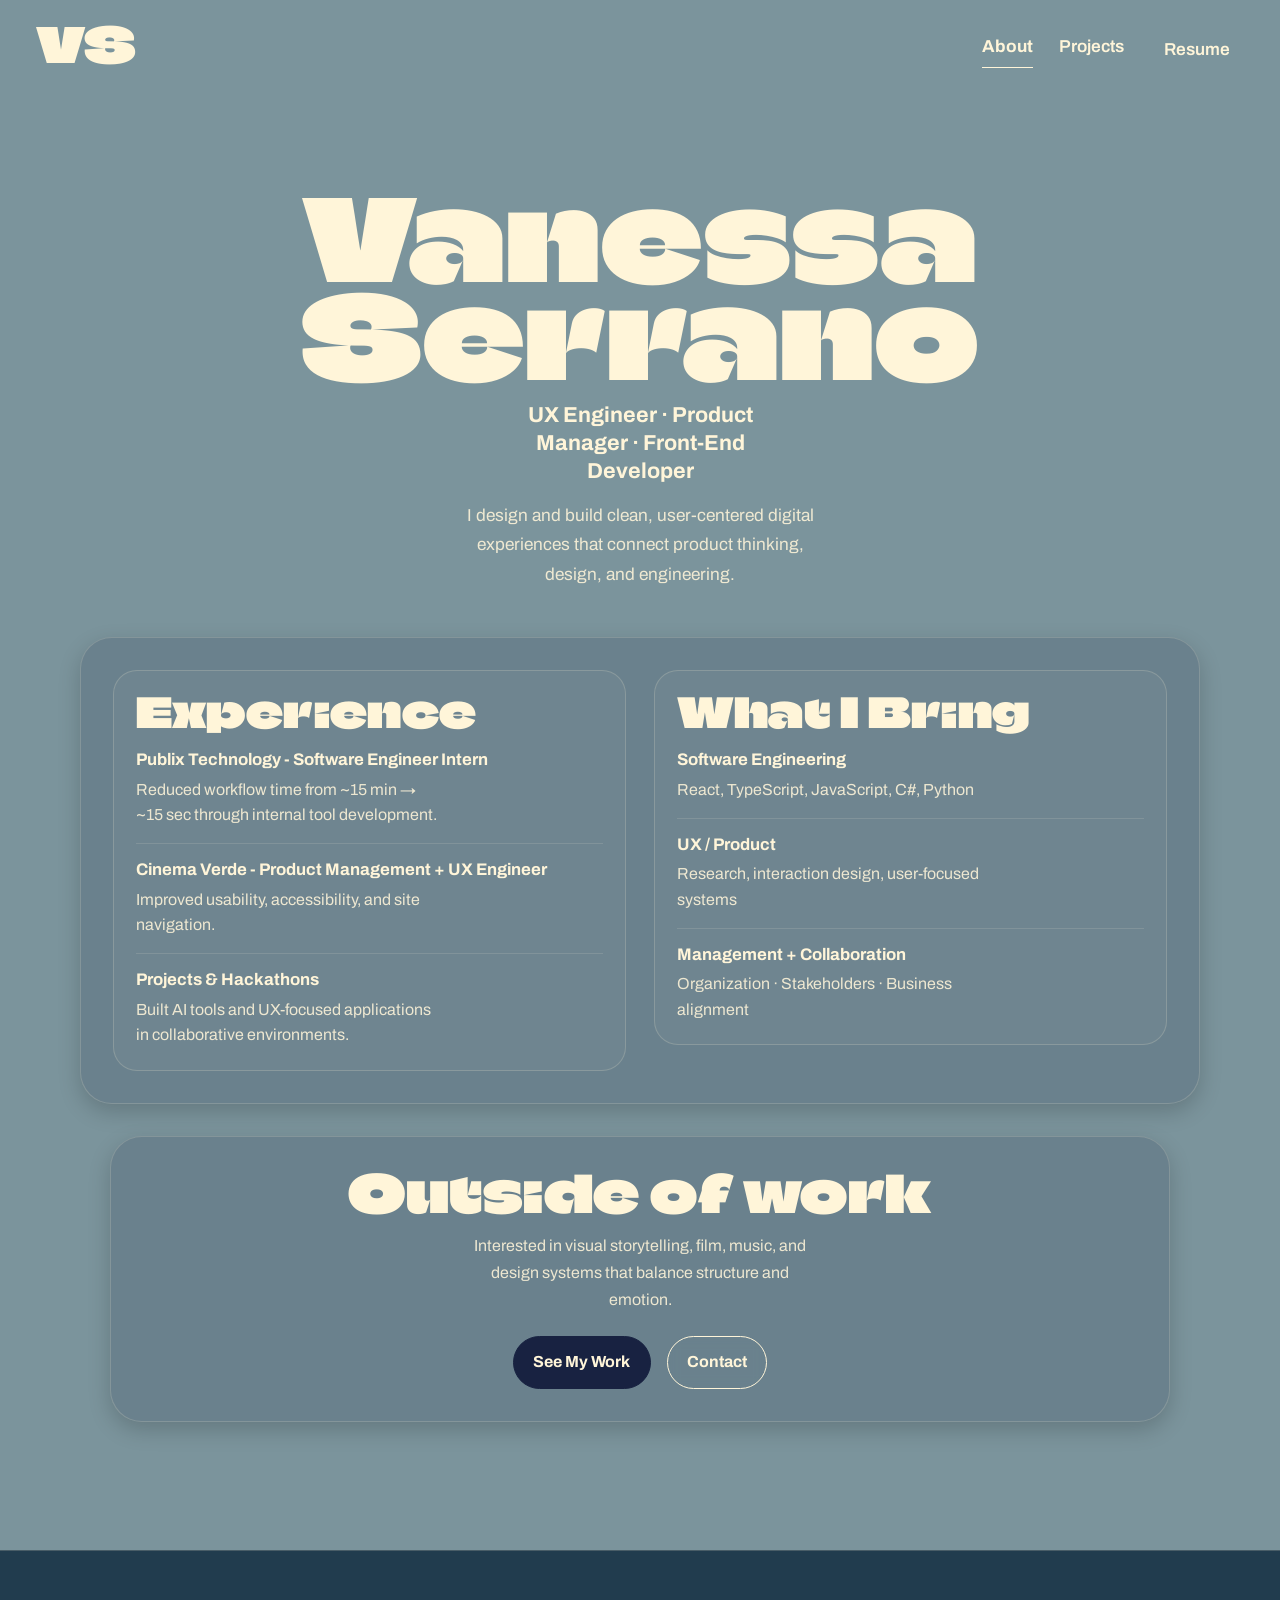
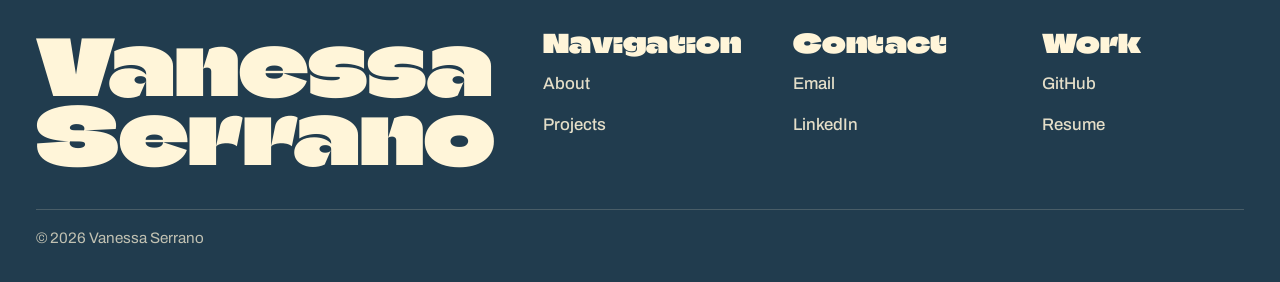
==== commit 00279b5e: "Fix mobile layout + title issues" ====
--- a/about.html
+++ b/about.html
@@ -240,14 +240,12 @@
     <!-- HERO -->
     <section class="about-hero">
         <div class="container center">
-            <p class="about-hero__eyebrow">About</p>
-
             <h1 class="about-hero__title">
                 Vanessa Serrano
             </h1>
 
             <p class="about-hero__role">
-                UX Engineer · Front-End Developer
+                UX Engineer · Product Manager · Front-End Developer
             </p>
 
             <p class="about-hero__lede">
@@ -400,3 +398,4 @@
 </body>
 </html>
 
+
--- a/style.css
+++ b/style.css
@@ -1294,7 +1294,7 @@
 .hero__name-line {
     display: block;
     font-family: var(--font-heading);
-    font-size: clamp(4.5rem, 12vw, 9.5rem);
+    font-size: clamp(3rem, 10vw, 9.5rem);
     line-height: 0.88;
     color: var(--navy-900);
 }
@@ -1621,7 +1621,7 @@
    ----------------------------------------- */
 .project-meta {
     width: 100%;
-    max-width: 980px;
+    max-width: 768px;
     margin: 1.6rem auto 0;
     display: grid;
     grid-template-columns: repeat(3, minmax(0, 1fr));
@@ -1905,4 +1905,393 @@
     .project-two-col {
         grid-template-columns: 1fr;
     }
+}
+
+
+/* ================================
+   GLOBAL FIXES — paste at bottom
+================================ */
+
+/* 1. Contrast fix */
+:root {
+    --ink-soft: rgba(255, 245, 217, 0.88);
+    --ink-muted: rgba(255, 245, 217, 0.72);
+}
+
+/* Keep muted text decorative only */
+.card__meta,
+.hero__eyebrow,
+.project-hero__lede,
+.about-hero__lede,
+.about-item p,
+.footer a {
+    color: var(--ink-soft);
+}
+
+/* 2. Homepage hero mobile clipping fix */
+.hero__name-line {
+    font-size: clamp(3rem, 10vw, 9.5rem);
+    overflow-wrap: anywhere;
+}
+
+@media (max-width: 430px) {
+    .hero__name-line {
+        font-size: clamp(3rem, 15vw, 4.5rem);
+        line-height: 0.9;
+    }
+
+    .hero__home-inner {
+        padding-inline: 0.25rem;
+    }
+}
+
+/* 3. Project meta should collapse sooner */
+@media (max-width: 768px) {
+    .project-meta {
+        grid-template-columns: 1fr;
+    }
+}
+
+/* 4. Project highlight grid should auto-fit */
+.project-highlight-grid {
+    grid-template-columns: repeat(auto-fit, minmax(200px, 1fr));
+}
+
+/* 5. Footer smoother collapse */
+@media (max-width: 900px) {
+    .footer .cols,
+    .footer .footer-grid {
+        grid-template-columns: 1fr 1fr;
+    }
+}
+
+@media (max-width: 600px) {
+    .footer .cols,
+    .footer .footer-grid {
+        grid-template-columns: 1fr;
+        gap: 2rem;
+    }
+
+    .footer-brand__name {
+        font-size: clamp(2rem, 8vw, 5.8rem);
+    }
+}
+
+/* 6. Scroll arrow: hidden by default on shorter screens */
+@media (max-height: 760px) {
+    .scroll-indicator {
+        display: none;
+    }
+}
+
+/* 7. Better anchor jump */
+#work {
+    scroll-margin-top: 96px;
+}
+
+/* ==================================================
+   MOBILE OVERFLOW + CENTERING FIXES
+   Paste at VERY bottom of style.css
+================================================== */
+
+/* Prevent page-wide horizontal cutoff */
+html,
+body {
+    width: 100%;
+    overflow-x: hidden;
+}
+
+/* Better mobile nav spacing */
+@media (max-width: 720px) {
+    .nav__inner,
+    .nav__inner--home {
+        padding: 1rem 1.5rem 0.75rem;
+    }
+
+    .logo--home {
+        font-size: clamp(2.8rem, 15vw, 4rem);
+    }
+
+    .nav__toggle {
+        font-size: 1.35rem;
+    }
+}
+
+/* HOME: stop Vanessa/Serrano from breaking/cutting */
+@media (max-width: 720px) {
+    .container--hero {
+        min-height: auto;
+        padding-inline: 1.25rem;
+    }
+
+    .hero--home {
+        min-height: auto;
+        padding: 5.5rem 0 3rem;
+    }
+
+    .hero__home-inner {
+        min-height: auto;
+        padding: 3rem 0 5rem;
+        gap: 1.15rem;
+    }
+
+    .hero__name-composition {
+        overflow: visible;
+    }
+
+    .hero__name-main {
+        width: 100%;
+        overflow: visible;
+    }
+
+    .hero__name-line {
+        font-size: clamp(4.1rem, 21vw, 6.2rem);
+        line-height: 0.88;
+        white-space: nowrap;
+        overflow-wrap: normal;
+        word-break: normal;
+    }
+
+    .name-marquee--bg {
+        display: none;
+    }
+
+    .hero__eyebrow {
+        max-width: 32ch;
+        margin: 0 auto;
+        font-size: 0.9rem;
+        line-height: 1.6;
+    }
+
+    .hero__cta-row {
+        margin-top: 1rem;
+    }
+
+    .scroll-indicator {
+        bottom: 1.75rem;
+    }
+}
+
+/* Very small phones */
+@media (max-width: 390px) {
+    .hero__name-line {
+        font-size: clamp(3.5rem, 19vw, 5rem);
+    }
+
+    .hero__cta-row .btn {
+        min-width: 190px;
+    }
+}
+
+/* PROJECTS PAGE: stop title from running off edge */
+@media (max-width: 720px) {
+    .projects-hero {
+        padding: 4rem 0 2rem;
+        overflow: hidden;
+    }
+
+    .projects-hero__inner {
+        padding-inline: 1.25rem;
+    }
+
+    .projects-hero__eyebrow {
+        font-size: 0.9rem;
+        letter-spacing: 0.16em;
+    }
+
+    .projects-hero__title {
+        font-size: clamp(4.2rem, 22vw, 6.4rem);
+        line-height: 0.9;
+        white-space: nowrap;
+        transform: scaleX(0.82);
+        transform-origin: center;
+    }
+
+    .projects-hero__lead {
+        max-width: 29ch;
+        font-size: 1.25rem;
+        line-height: 1.55;
+    }
+}
+
+/* ABOUT PAGE: stop Vanessa Serrano from touching edges */
+@media (max-width: 720px) {
+    .about-hero {
+        overflow: hidden;
+        padding: 4.5rem 0 2.5rem;
+    }
+
+    .about-hero__title {
+        max-width: none;
+        width: 100%;
+        font-size: clamp(4.2rem, 21vw, 6rem);
+        line-height: 0.9;
+        white-space: nowrap;
+        transform: scaleX(0.82);
+        transform-origin: center;
+    }
+
+    .about-hero__role {
+        max-width: 20ch;
+        font-size: 1.35rem;
+        line-height: 1.35;
+    }
+
+    .about-hero__lede {
+        max-width: 30ch;
+        font-size: 1.2rem;
+        line-height: 1.8;
+    }
+}
+
+/* PROJECT CARDS: center images and text */
+@media (max-width: 720px) {
+    .projects-gallery__panel {
+        padding: 1.25rem;
+    }
+
+    .grid--projects-page {
+        justify-items: center;
+    }
+
+    .grid--projects-page .card,
+    .grid--projects-home .card {
+        width: 100%;
+        max-width: 360px;
+        margin-inline: auto;
+        align-items: center;
+        text-align: center;
+    }
+
+    .thumb,
+    .grid--projects-page .thumb,
+    .grid--projects-home .thumb {
+        width: 100%;
+        max-width: 340px;
+        margin-left: auto;
+        margin-right: auto;
+        object-fit: cover;
+    }
+
+    .card__body {
+        justify-items: center;
+        text-align: center;
+    }
+
+    .card__title {
+        max-width: 11ch;
+    }
+
+    .card__meta {
+        max-width: 24ch;
+    }
+}
+
+/* CASE STUDY HERO TITLES: no edge cutoff */
+@media (max-width: 720px) {
+    .project-hero {
+        overflow: hidden;
+    }
+
+    .project-hero h1 {
+        font-size: clamp(4.1rem, 19vw, 6rem);
+        line-height: 0.9;
+        white-space: nowrap;
+        transform: scaleX(0.86);
+        transform-origin: center;
+    }
+
+    .project-hero__lede {
+        max-width: 30ch;
+    }
+}
+
+/* =========================================
+   FIX: HERO / TITLES (NO CUT OFF)
+========================================= */
+
+@media (max-width: 720px) {
+
+    /* Allow wrapping instead of forcing overflow */
+    .hero__name-line,
+    .projects-hero__title,
+    .about-hero__title,
+    .project-hero h1 {
+        white-space: normal;
+        overflow-wrap: break-word;
+        word-break: keep-all;
+        transform: none;
+    }
+
+    /* Better responsive scaling */
+    .hero__name-line {
+        font-size: clamp(3.2rem, 14vw, 5.2rem);
+        line-height: 0.95;
+    }
+
+    .projects-hero__title {
+        font-size: clamp(3rem, 12vw, 4.5rem);
+        line-height: 0.95;
+    }
+
+    .about-hero__title {
+        font-size: clamp(3rem, 12vw, 4.5rem);
+        line-height: 0.95;
+    }
+
+    .project-hero h1 {
+        font-size: clamp(3rem, 12vw, 4.5rem);
+        line-height: 0.95;
+    }
+}
+
+@media (max-width: 720px) {
+
+    .nav__inner--home {
+        padding: 0.85rem 1.25rem;
+    }
+
+    .logo--home {
+        font-size: clamp(2rem, 9vw, 2.6rem);
+    }
+
+    .nav__toggle {
+        font-size: 1.1rem;
+    }
+}
+
+/* ABOUT TITLE FIX */
+@media (max-width: 720px) {
+
+    /* Allow wrapping instead of forcing overflow */
+    .hero__name-line,
+    .about-hero__title,
+    .about-hero__title,
+    .about-hero h1 {
+        white-space: normal;
+        overflow-wrap: break-word;
+        word-break: keep-all;
+        transform: none;
+    }
+
+    /* Better responsive scaling */
+    .hero__name-line {
+        font-size: clamp(3.2rem, 14vw, 5.2rem);
+        line-height: 0.95;
+    }
+
+    .about-hero__title {
+        font-size: clamp(3rem, 12vw, 4.5rem);
+        line-height: 0.95;
+    }
+
+    .about-hero__title {
+        font-size: clamp(3rem, 12vw, 4.5rem);
+        line-height: 0.95;
+    }
+
+    .about-hero h1 {
+        font-size: clamp(3rem, 12vw, 4.5rem);
+        line-height: 0.95;
+    }
 }
